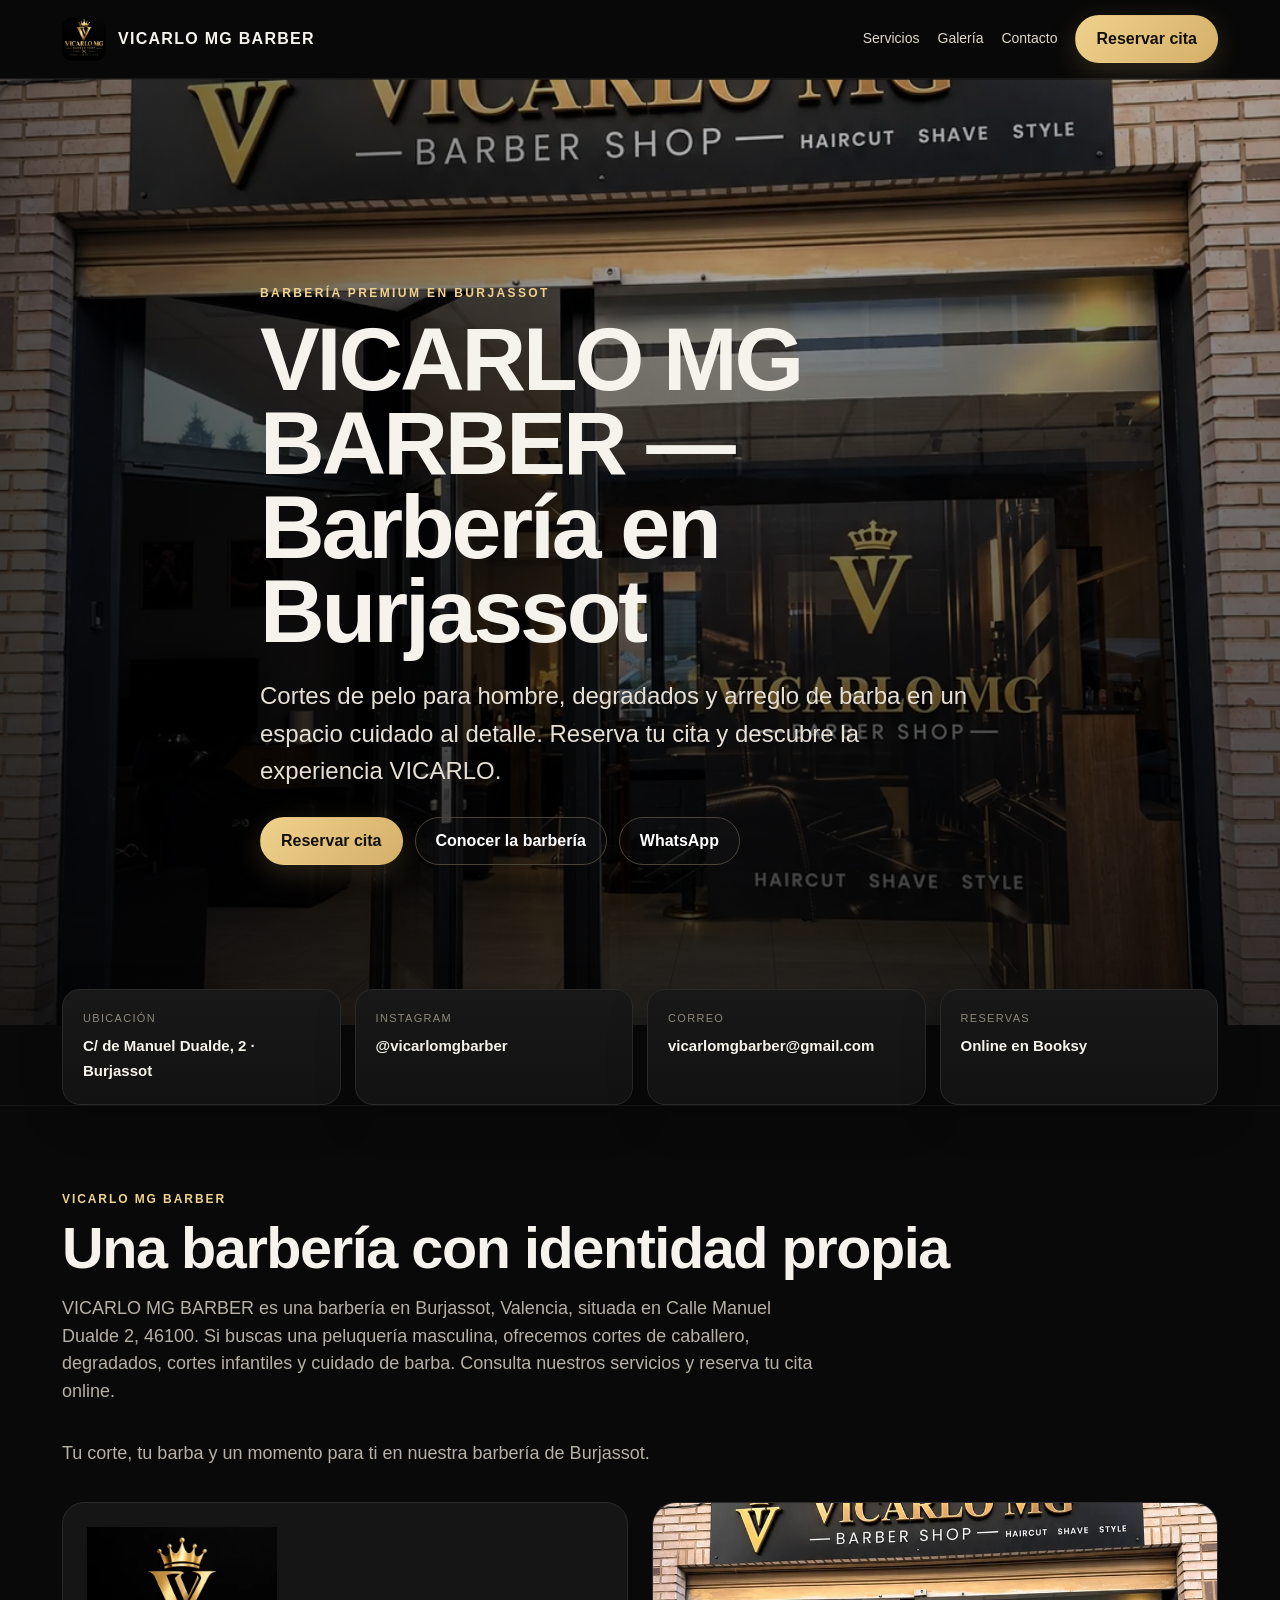
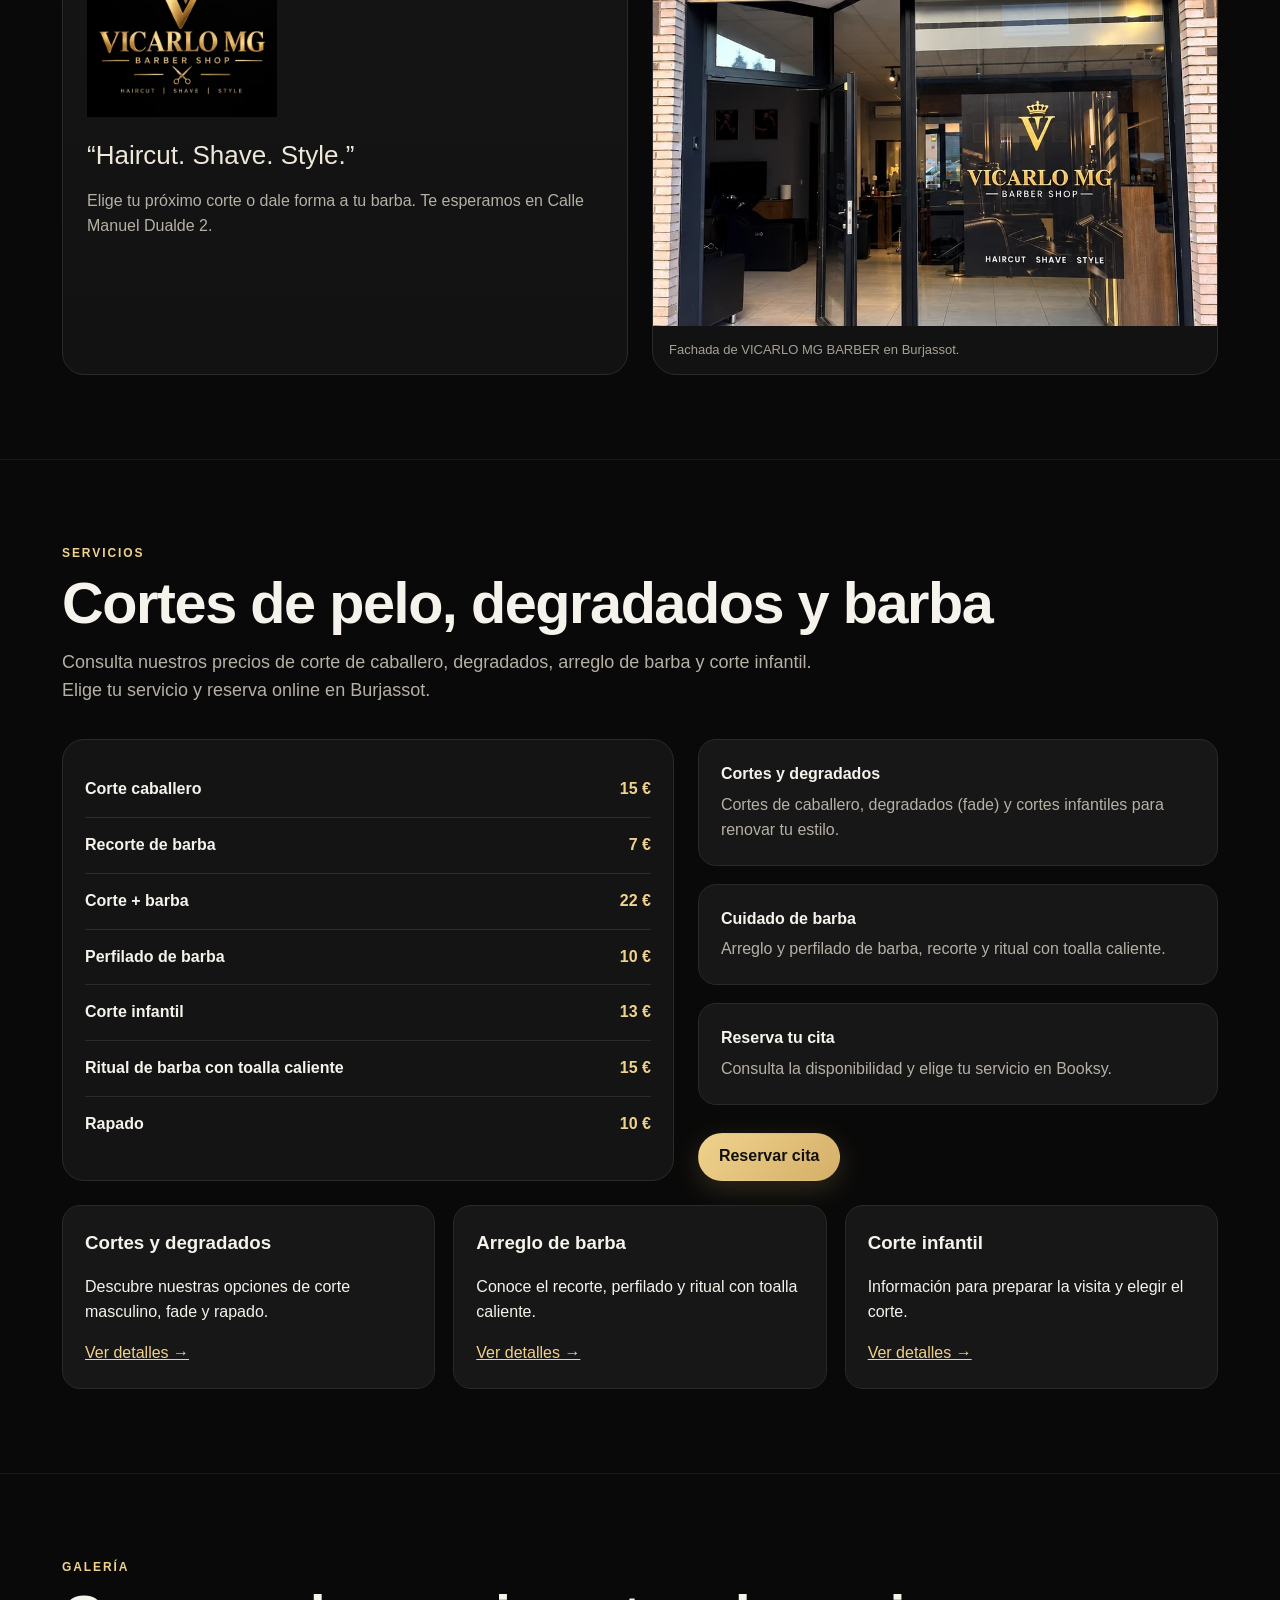
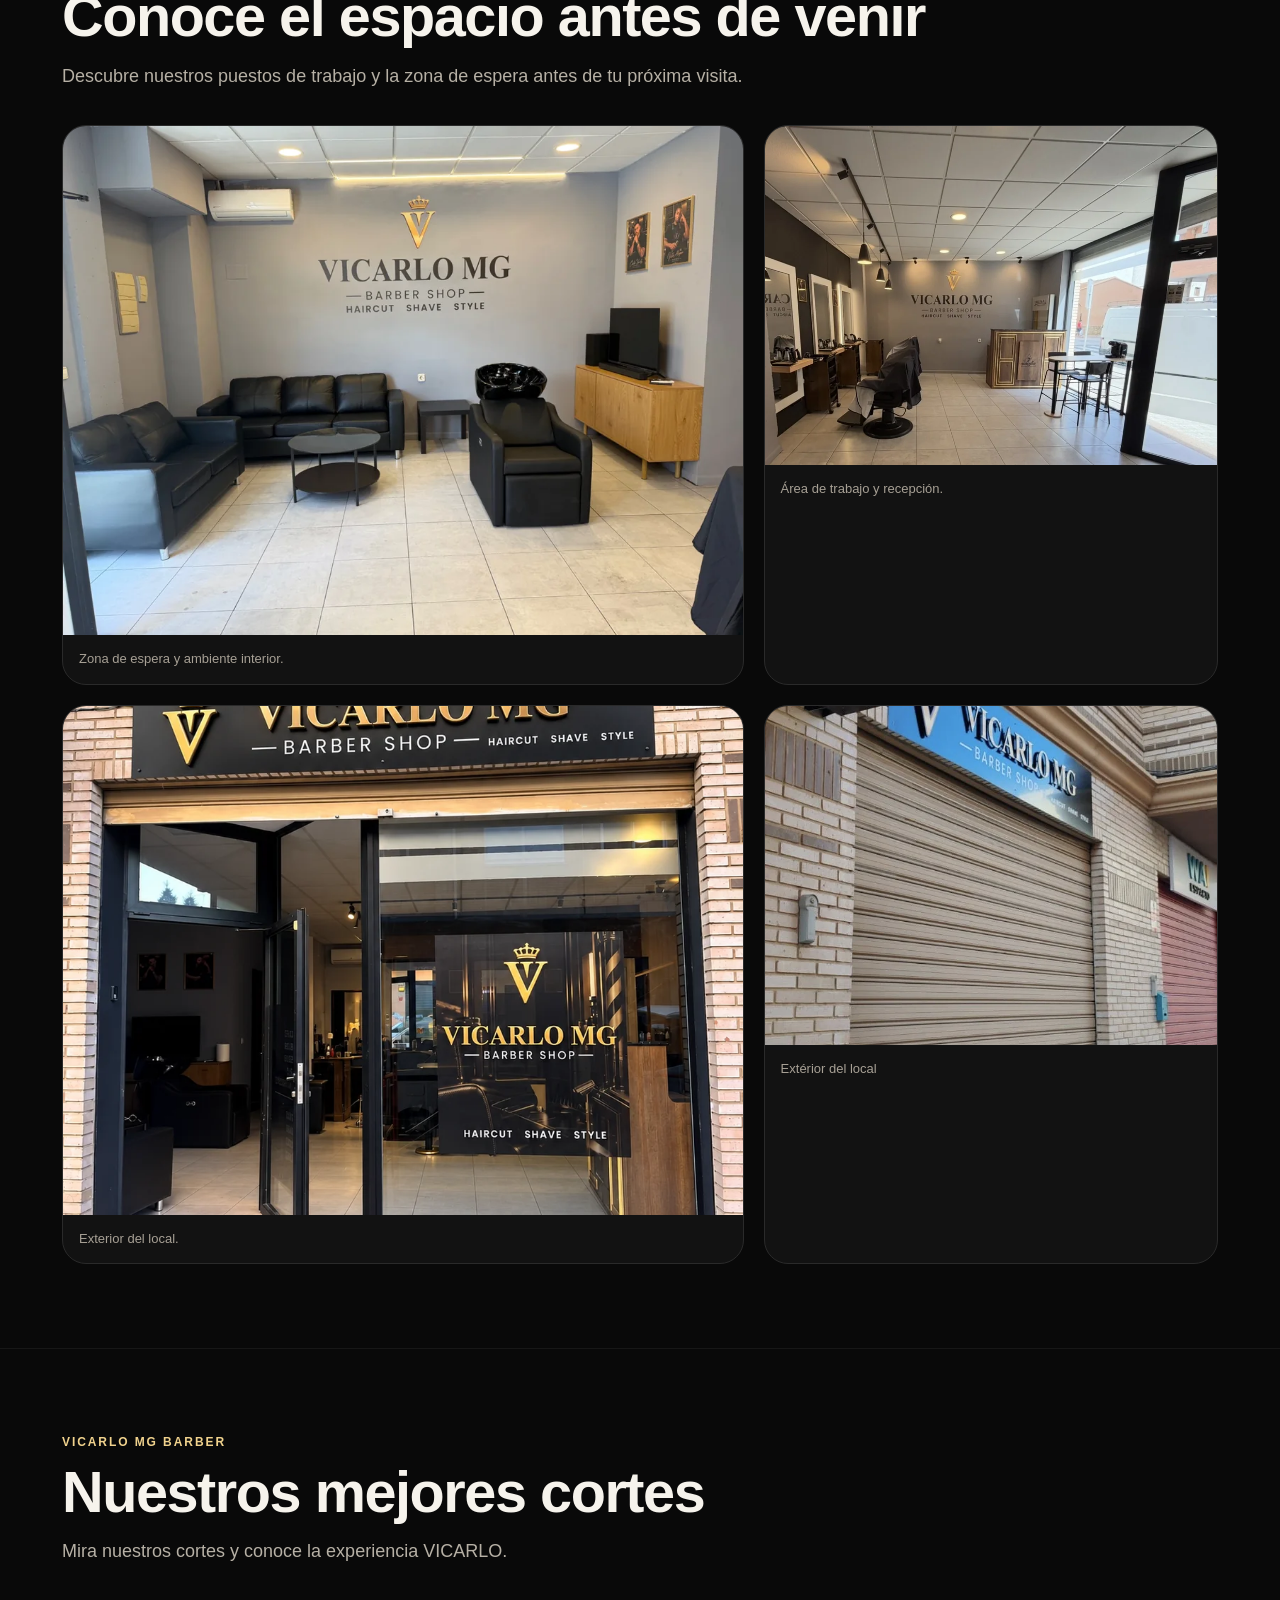
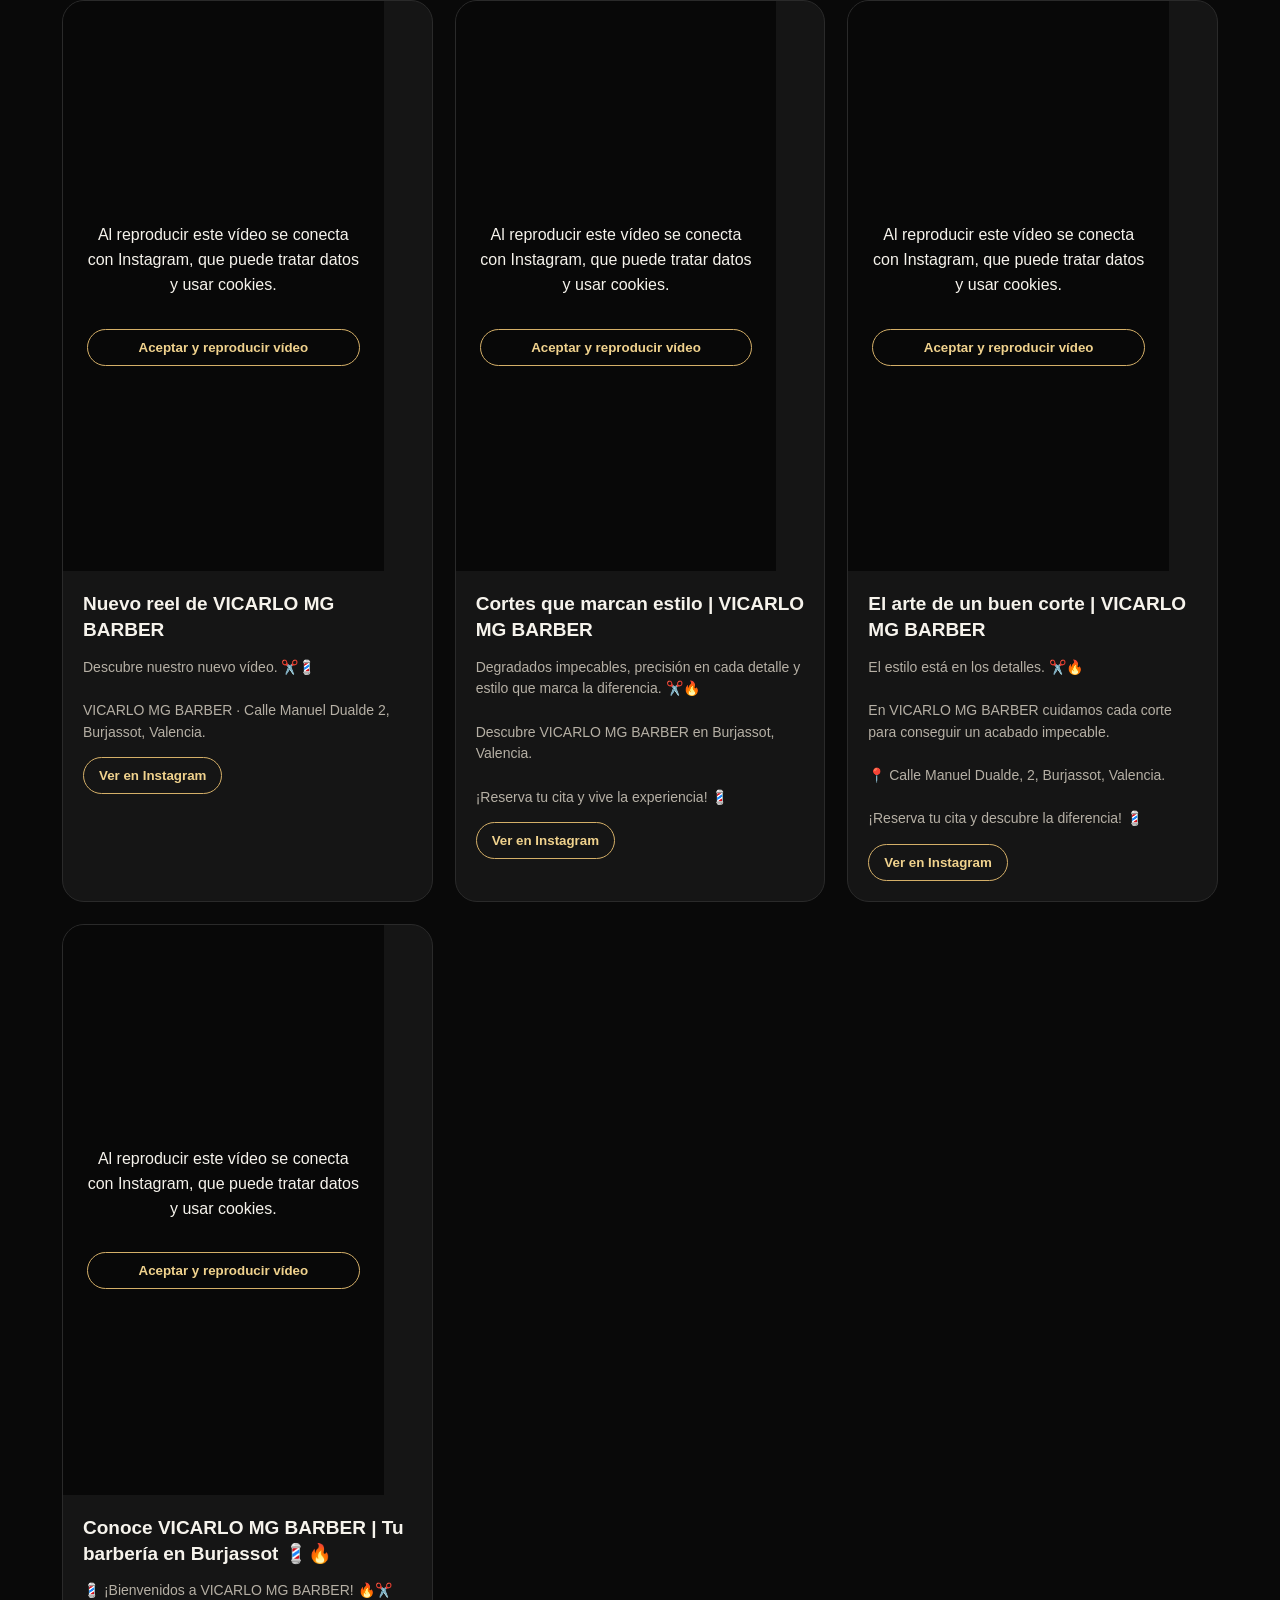
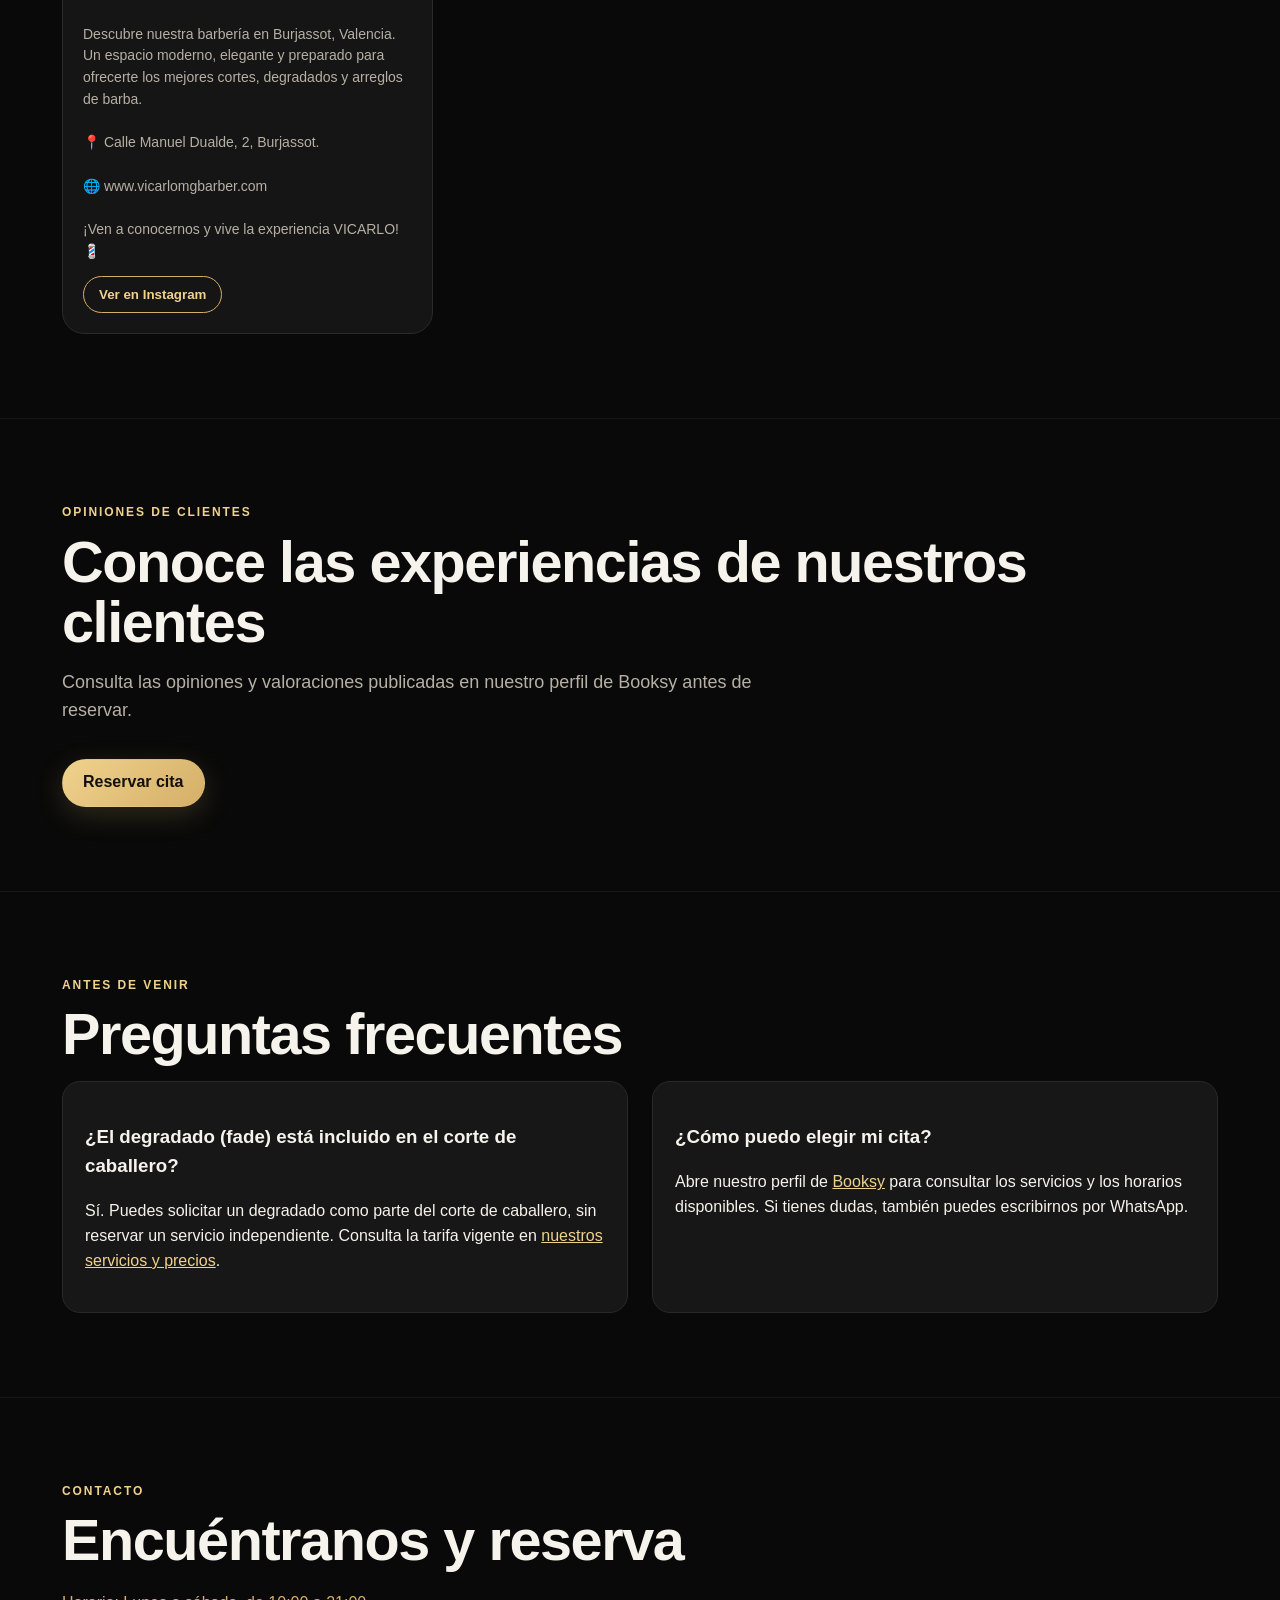
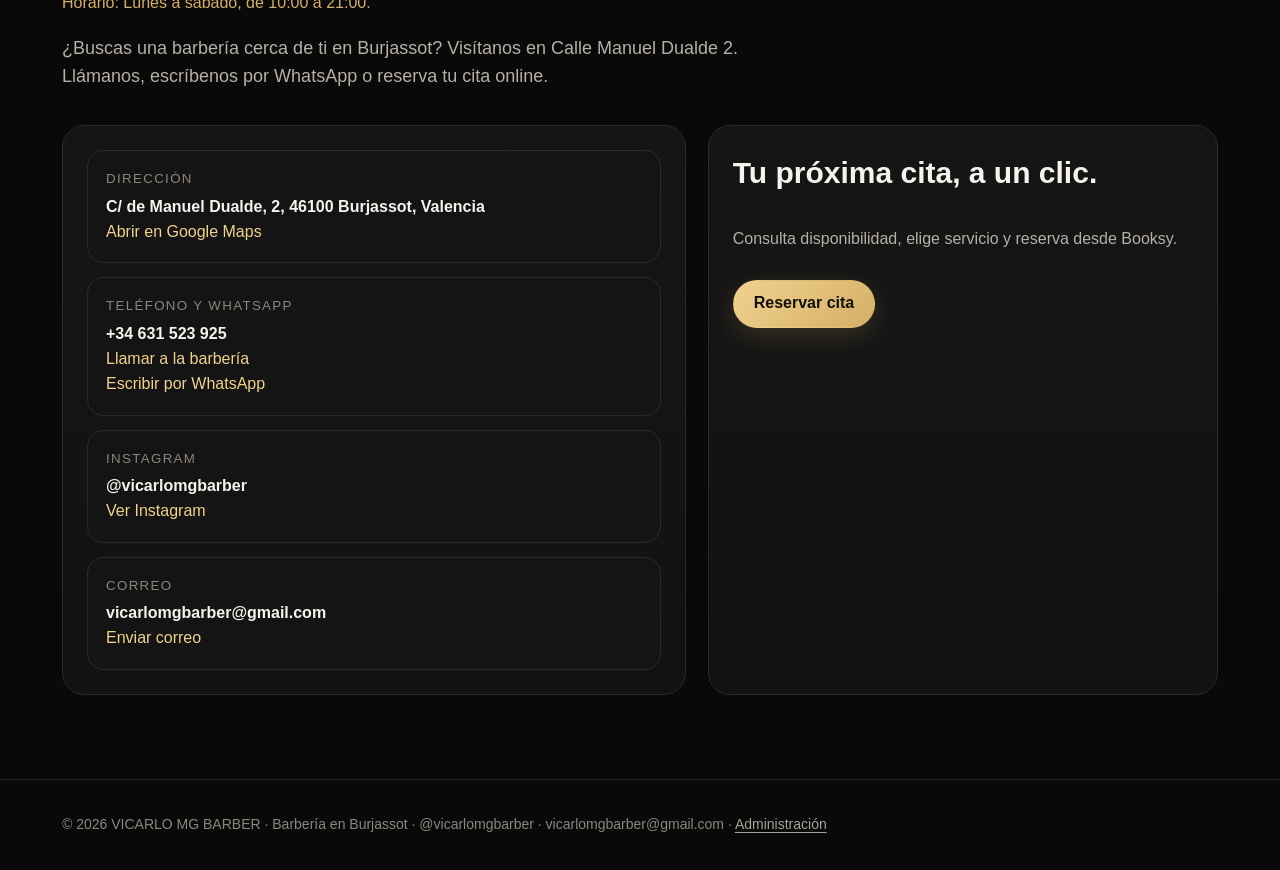
==== index.html @ edad20ca "Link new service pages and improve discoverability" ====
<!doctype html>
<html lang="es">
<head>
<meta charset="utf-8">
<meta name="viewport" content="width=device-width,initial-scale=1">
<title>Barbería en Burjassot | VICARLO MG BARBER</title>
<meta name="description" content="Barbería masculina en Burjassot, Valencia. Cortes de pelo para hombre, degradados, barba y corte infantil. Desde 10 € el rapado. Reserva online.">
<link rel="icon" href="/media/optimized/imagen-6fe2a690f2c9-480.webp" type="image/webp">
<meta name="theme-color" content="#0b0b0b">
<meta property="og:title" content="Barbería en Burjassot | VICARLO MG BARBER">
<meta property="og:description" content="Cortes de pelo para hombre, degradados y barba en Burjassot, Valencia. Consulta precios y reserva online.">
<meta property="og:type" content="website">
<meta property="og:url" content="https://www.vicarlomgbarber.com/">
<meta property="og:image" content="https://www.vicarlomgbarber.com/media/imagen-7e18fea9bcc8.png">
<link rel="canonical" href="https://www.vicarlomgbarber.com/">
<link rel="preload" as="image" href="/media/optimized/imagen-7e18fea9bcc8-960.webp" media="(max-width:700px)" fetchpriority="high">
<link rel="preload" as="image" href="/media/optimized/imagen-7e18fea9bcc8-1600.webp" media="(min-width:701px)" fetchpriority="high">
<style>
:root{
  --bg:#090909;--bg2:#111;--panel:#151515;--panel2:#1b1b1b;--line:#2a2a2a;
  --text:#f6f3ec;--muted:#b6b0a5;--gold:#d4af68;--gold2:#f0d28d;--max:1200px;
}
*{box-sizing:border-box}
html{scroll-behavior:smooth}
body{margin:0;background:var(--bg);color:var(--text);font-family:Inter,Arial,Helvetica,sans-serif;line-height:1.55}
a{color:inherit;text-decoration:none}
img{display:block;max-width:100%;height:auto}
.wrap{max-width:var(--max);margin:0 auto;padding:0 22px}
header{position:sticky;top:0;z-index:30;background:rgba(9,9,9,.88);backdrop-filter:blur(16px);border-bottom:1px solid rgba(255,255,255,.06)}
nav{display:flex;justify-content:space-between;align-items:center;gap:20px;min-height:78px}
.brand{display:flex;align-items:center;gap:12px;font-weight:900;letter-spacing:.08em}
.brand img{width:44px;height:44px;object-fit:contain;border-radius:10px}
.links{display:flex;align-items:center;gap:18px}
.links>a:not(.btn){font-size:14px;color:#ded7ca}
.btn{display:inline-flex;align-items:center;justify-content:center;min-height:48px;padding:0 20px;border-radius:999px;font-weight:800;border:1px solid transparent;transition:.2s ease}
.btn:hover{transform:translateY(-1px)}
.btn.gold{background:linear-gradient(135deg,var(--gold2),var(--gold));color:#12100c;box-shadow:0 8px 28px rgba(212,175,104,.20)}
.btn.dark{border-color:#4a4338;background:rgba(255,255,255,.02);color:#fff}
.hero{min-height:86vh;display:flex;align-items:end;position:relative;isolation:isolate;background:
linear-gradient(180deg,rgba(0,0,0,.18),rgba(0,0,0,.78)),
var(--hero-photo,url('/media/optimized/imagen-7e18fea9bcc8-1600.webp')) center/cover no-repeat}
.hero:after{content:"";position:absolute;inset:0;z-index:-1;background:linear-gradient(90deg,rgba(0,0,0,.55),rgba(0,0,0,.05) 58%,rgba(0,0,0,.2))}
.hero-inner{padding:120px 0 76px;max-width:760px}
.eyebrow{text-transform:uppercase;letter-spacing:.2em;color:var(--gold2);font-size:12px;font-weight:800}
h1{font-size:clamp(46px,7vw,90px);line-height:.94;margin:14px 0 18px;letter-spacing:-.035em}
.hero p{font-size:clamp(18px,2.15vw,24px);color:#e6dfd4;max-width:720px}
.actions{display:flex;gap:12px;flex-wrap:wrap;margin-top:28px}
.trust{display:grid;grid-template-columns:repeat(4,1fr);gap:14px;margin-top:-36px;position:relative;z-index:3}
.tcard{background:linear-gradient(180deg,#181818,#121212);border:1px solid #2a2a2a;border-radius:18px;padding:20px;box-shadow:0 14px 40px rgba(0,0,0,.22)}
.tcard small{display:block;text-transform:uppercase;letter-spacing:.12em;color:#8f887d;font-size:11px;margin-bottom:7px}
.tcard strong{font-size:15px}
section[hidden]{display:none!important}
section{padding:84px 0;border-top:1px solid rgba(255,255,255,.06)}
.kicker{color:var(--gold2);font-weight:800;text-transform:uppercase;letter-spacing:.16em;font-size:12px}
h2{font-size:clamp(34px,4.5vw,58px);line-height:1.05;margin:10px 0 16px;letter-spacing:-.025em}
.sub{max-width:760px;color:var(--muted);font-size:18px;margin:0 0 34px}
.grid2{display:grid;grid-template-columns:1fr 1fr;gap:24px}
.grid3{display:grid;grid-template-columns:repeat(3,1fr);gap:18px}
.card{background:linear-gradient(180deg,var(--panel),#121212);border:1px solid var(--line);border-radius:22px;padding:24px}
.card h3{margin-top:0}
.photo-card{overflow:hidden;border-radius:24px;border:1px solid var(--line);background:#121212}
.photo-card img{width:100%;height:100%;object-fit:cover}
.caption{padding:14px 16px;color:#a7a095;font-size:13px}
.services{display:grid;grid-template-columns:1fr .85fr;gap:24px}
.service-list{background:#141414;border:1px solid var(--line);border-radius:22px;padding:22px}
.service{display:flex;justify-content:space-between;gap:18px;padding:15px 0;border-bottom:1px solid #2b2b2b}
.service:last-child{border-bottom:0}
.service span{color:var(--gold2);font-weight:900}
.feature{padding:22px;border-radius:18px;background:#171717;border:1px solid #292929}
.feature b{display:block;margin-bottom:6px}
.gallery{display:grid;grid-template-columns:1.2fr .8fr;gap:20px}
.gallery .stack{display:grid;gap:20px}
.quote{font-size:26px;line-height:1.3;color:#eee7da;margin:0}
.contact{display:grid;grid-template-columns:1.1fr .9fr;gap:22px}
.contact-list{display:grid;gap:14px}
.item{padding:18px;border:1px solid #2a2a2a;border-radius:16px;background:#141414}
.item small{display:block;color:#8c857b;text-transform:uppercase;letter-spacing:.1em;margin-bottom:5px}
.sticky-book{display:none}
footer{padding:34px 0;color:#8d867c;font-size:14px;border-top:1px solid #242424}
@media(max-width:960px){
  .trust,.grid3,.grid2,.services,.gallery,.contact{grid-template-columns:1fr}
  .links>a:not(.btn){display:none}
  .hero{min-height:76vh}
}
@media(max-width:700px){
  nav{min-height:68px}
  .brand span{font-size:13px}
  .hero-inner{padding-top:96px}
  .trust{margin-top:-22px}
  .btn{width:100%}
  .actions{display:grid}
  .sticky-book{display:block;position:fixed;left:14px;right:14px;bottom:14px;z-index:50}
  .sticky-book .btn{box-shadow:0 12px 36px rgba(0,0,0,.4)}
  body{padding-bottom:76px}
}

.mobile-nav{display:none}.mobile-nav summary{cursor:pointer;color:var(--gold2);font-weight:700;padding:12px 0}.mobile-nav a{display:inline-block;padding:10px 12px}.mobile-nav[open]{padding-bottom:8px}section[id]{scroll-margin-top:90px}a:focus-visible,summary:focus-visible,button:focus-visible{outline:2px solid var(--gold2);outline-offset:4px}.photo-card img{height:auto;aspect-ratio:4/3;object-fit:cover}.services .grid3{grid-template-columns:1fr}.links a[hidden],.mobile-nav a[hidden]{display:none!important}@media(max-width:960px){.mobile-nav{display:block}.brand{min-width:0}.links .btn{white-space:nowrap;padding:0 12px}}@media(max-width:400px){.brand span{font-size:11px;letter-spacing:0}.brand img{width:34px;height:34px}nav{gap:8px}.links .btn{font-size:12px}}
@media(max-width:700px){.hero{--hero-photo:url('/media/optimized/imagen-7e18fea9bcc8-960.webp')}}
</style>
<script type="application/ld+json">
{
"@context":"https://schema.org",
"@type":"HairSalon",
"name":"VICARLO MG BARBER",
"@id":"https://www.vicarlomgbarber.com/#barberia",
"telephone":"+34631523925",
"description":"Barbería masculina en Burjassot, Valencia. Cortes de caballero, degradados y arreglo de barba en Calle Manuel Dualde 2.",
"areaServed":{"@type":"City","name":"Burjassot"},
"url":"https://www.vicarlomgbarber.com/",
"image":"https://www.vicarlomgbarber.com/media/imagen-7e18fea9bcc8.png",
"email":"vicarlomgbarber@gmail.com",
"address":{
"@type":"PostalAddress",
"streetAddress":"C/ de Manuel Dualde, 2",
"postalCode":"46100",
"addressLocality":"Burjassot",
"addressRegion":"Valencia",
"addressCountry":"ES"
},
"sameAs":["https://booksy.com/es-es/191503_vicarlo-mg-barber_barberia_57393_burjassot","https://www.instagram.com/vicarlomgbarber/"],
"priceRange":"€€",
"openingHoursSpecification":[{"@type":"OpeningHoursSpecification","dayOfWeek":["Monday","Tuesday","Wednesday","Thursday","Friday","Saturday"],"opens":"10:00","closes":"21:00"}]
}
</script>
</head>
<body>
<header>
<div class="wrap">
<nav>
<a class="brand" href="#inicio">
<img src="/media/optimized/imagen-6fe2a690f2c9-480.webp" width="480" height="480" decoding="async" alt="Logo VICARLO MG BARBER">
<span>VICARLO MG BARBER</span>
</a>
<div class="links">
<a href="#servicios">Servicios</a>
<a href="#galeria">Galería</a>
<a href="#contacto">Contacto</a>
<a class="btn gold" href="https://booksy.com/es-es/191503_vicarlo-mg-barber_barberia_57393_burjassot" target="_blank" rel="noopener">Reservar cita</a>
</div>
</nav>
<details class="mobile-nav"><summary>Menú</summary><a href="#servicios">Servicios</a><a href="#galeria">Galería</a><a href="#contacto">Contacto</a></details>
</div>
</header>

<main id="inicio">
<section class="hero">
<div class="wrap">
<div class="hero-inner">
<div class="eyebrow">Barbería premium en Burjassot</div>
<h1>VICARLO MG BARBER — Barbería en Burjassot</h1>
<p>Cortes de pelo para hombre, degradados y arreglo de barba en un espacio cuidado al detalle. Reserva tu cita y descubre la experiencia VICARLO.</p>
<div class="actions">
<a class="btn gold" href="https://booksy.com/es-es/191503_vicarlo-mg-barber_barberia_57393_burjassot" target="_blank" rel="noopener">Reservar en Booksy</a>
<a class="btn dark" href="#galeria">Conocer la barbería</a>
<a class="btn dark" href="https://wa.me/34631523925?text=Hola%2C%20os%20escribo%20desde%20la%20web%20de%20VICARLO%20MG%20BARBER.%20Me%20gustar%C3%ADa%20consultar%20una%20cita." target="_blank" rel="noopener noreferrer">WhatsApp</a>
</div>
</div>
</div>
</section>

<div class="wrap">
<div class="trust">
<div class="tcard"><small>Ubicación</small><strong>C/ de Manuel Dualde, 2 · Burjassot</strong></div>
<div class="tcard"><small>Instagram</small><strong>@vicarlomgbarber</strong></div>
<div class="tcard"><small>Correo</small><strong>vicarlomgbarber@gmail.com</strong></div>
<div class="tcard"><small>Reservas</small><strong>Online en Booksy</strong></div>
</div>
</div>

<section id="identidad">
<div class="wrap">
<div class="kicker">VICARLO MG BARBER</div>
<h2>Una barbería con identidad propia</h2>
<p class="sub">VICARLO MG BARBER es una barbería en Burjassot, Valencia, situada en Calle Manuel Dualde 2, 46100. Si buscas una peluquería masculina, ofrecemos cortes de caballero, degradados, cortes infantiles y cuidado de barba. Consulta nuestros servicios y reserva tu cita online.</p>
<p class="sub">Tu corte, tu barba y un momento para ti en nuestra barbería de Burjassot.</p>
<div class="grid2">
<div class="card">
<img src="/media/optimized/imagen-6fe2a690f2c9-480.webp" width="480" height="480" decoding="async" alt="Logo VICARLO MG BARBER" style="width:190px;height:auto;margin-bottom:22px">
<p class="quote">“Haircut. Shave. Style.”</p>
<p style="color:var(--muted)">Elige tu próximo corte o dale forma a tu barba. Te esperamos en Calle Manuel Dualde 2.</p>
</div>
<div class="photo-card">
<img src="/media/optimized/imagen-7e18fea9bcc8-960.webp" width="960" height="1280" srcset="/media/optimized/imagen-7e18fea9bcc8-480.webp 480w, /media/optimized/imagen-7e18fea9bcc8-960.webp 960w, /media/optimized/imagen-7e18fea9bcc8-1600.webp 1086w" sizes="(max-width: 960px) calc(100vw - 44px), 600px" loading="lazy" decoding="async" alt="Fachada de VICARLO MG BARBER">
<div class="caption">Fachada de VICARLO MG BARBER en Burjassot.</div>
</div>
</div>
</div>
</section>

<section id="servicios">
<div class="wrap">
<div class="kicker">Servicios</div>
<h2>Cortes de pelo, degradados y barba</h2>
<p class="sub">Consulta nuestros precios de corte de caballero, degradados, arreglo de barba y corte infantil. Elige tu servicio y reserva online en Burjassot.</p>
<div class="services">
<div class="service-list">
<div class="service"><b>Corte caballero</b><span>15 €</span></div>
<div class="service"><b>Recorte de barba</b><span>7 €</span></div>
<div class="service"><b>Corte + barba</b><span>22 €</span></div>
<div class="service"><b>Perfilado de barba</b><span>10 €</span></div>
<div class="service"><b>Corte infantil</b><span>13 €</span></div>
<div class="service"><b>Ritual de barba con toalla caliente</b><span>15 €</span></div>
<div class="service"><b>Rapado</b><span>10 €</span></div>
</div>
<div>
<div class="grid3">
<div class="feature"><b>Cortes y degradados</b><span style="color:var(--muted)">Cortes de caballero, degradados (fade) y cortes infantiles para renovar tu estilo.</span></div>
<div class="feature"><b>Cuidado de barba</b><span style="color:var(--muted)">Arreglo y perfilado de barba, recorte y ritual con toalla caliente.</span></div>
<div class="feature"><b>Reserva tu cita</b><span style="color:var(--muted)">Consulta la disponibilidad y elige tu servicio en Booksy.</span></div>
</div>
<div class="actions">
<a class="btn gold" href="https://booksy.com/es-es/191503_vicarlo-mg-barber_barberia_57393_burjassot" target="_blank" rel="noopener">Ver disponibilidad</a>
</div>
</div>
</div>
<div class="grid3" style="margin-top:24px">
<a class="feature" href="/corte-de-pelo/" style="display:block;text-decoration:none"><h3 style="margin-top:0">Cortes y degradados</h3><p>Descubre nuestras opciones de corte masculino, fade y rapado.</p><span style="color:var(--gold2);text-decoration:underline">Ver detalles →</span></a>
<a class="feature" href="/arreglo-de-barba/" style="display:block;text-decoration:none"><h3 style="margin-top:0">Arreglo de barba</h3><p>Conoce el recorte, perfilado y ritual con toalla caliente.</p><span style="color:var(--gold2);text-decoration:underline">Ver detalles →</span></a>
<a class="feature" href="/corte-infantil/" style="display:block;text-decoration:none"><h3 style="margin-top:0">Corte infantil</h3><p>Información para preparar la visita y elegir el corte.</p><span style="color:var(--gold2);text-decoration:underline">Ver detalles →</span></a>
</div>
</div>
</section>

<section id="galeria">
<div class="wrap">
<div class="kicker">Galería</div>
<h2>Conoce el espacio antes de venir</h2>
<p class="sub">Descubre nuestros puestos de trabajo y la zona de espera antes de tu próxima visita.</p>
<div class="gallery">
<div class="photo-card">
<img loading="lazy" decoding="async" src="/media/optimized/imagen-9b739fc514ee-960.webp" width="960" height="720" srcset="/media/optimized/imagen-9b739fc514ee-480.webp 480w, /media/optimized/imagen-9b739fc514ee-960.webp 960w, /media/optimized/imagen-9b739fc514ee-1600.webp 1600w" sizes="(max-width: 960px) calc(100vw - 44px), 600px"   alt="Zona de espera de VICARLO MG BARBER">
<div class="caption">Zona de espera y ambiente interior.</div>
</div>
<div class="stack">
<div class="photo-card">
<img loading="lazy" decoding="async" src="/media/optimized/imagen-48c54c8ea20e-960.webp" width="960" height="656" srcset="/media/optimized/imagen-48c54c8ea20e-480.webp 480w, /media/optimized/imagen-48c54c8ea20e-960.webp 960w, /media/optimized/imagen-48c54c8ea20e-1600.webp 1070w" sizes="(max-width: 960px) calc(100vw - 44px), 600px"   alt="Área de trabajo de VICARLO MG BARBER">
<div class="caption">Área de trabajo y recepción.</div>
</div>
<div class="photo-card">
<img src="/media/optimized/imagen-7e18fea9bcc8-960.webp" width="960" height="1280" srcset="/media/optimized/imagen-7e18fea9bcc8-480.webp 480w, /media/optimized/imagen-7e18fea9bcc8-960.webp 960w, /media/optimized/imagen-7e18fea9bcc8-1600.webp 1086w" sizes="(max-width: 960px) calc(100vw - 44px), 600px" loading="lazy" decoding="async" alt="Exterior de VICARLO MG BARBER">
<div class="caption">Exterior del local.</div>
</div>
</div>
</div>
</div>
</section>

<section id="opiniones">
<div class="wrap"><div class="kicker">Opiniones de clientes</div>
<h2>Conoce las experiencias de nuestros clientes</h2>
<p class="sub">Consulta las opiniones y valoraciones publicadas en nuestro perfil de Booksy antes de reservar.</p>
<a class="btn gold" href="https://booksy.com/es-es/191503_vicarlo-mg-barber_barberia_57393_burjassot" target="_blank" rel="noopener noreferrer">Consultar opiniones en Booksy</a>
</div></section>
<section id="preguntas">
<div class="wrap">
<div class="kicker">Antes de venir</div>
<h2>Preguntas frecuentes</h2>
<div class="grid2">
<div class="feature"><h3>¿El degradado (fade) está incluido en el corte de caballero?</h3><p>Sí. Puedes solicitar un degradado como parte del corte de caballero, sin reservar un servicio independiente. Consulta la tarifa vigente en <a href="#servicios" style="color:var(--gold2);text-decoration:underline">nuestros servicios y precios</a>.</p></div>
<div class="feature"><h3>¿Cómo puedo elegir mi cita?</h3><p>Abre nuestro perfil de <a href="https://booksy.com/es-es/191503_vicarlo-mg-barber_barberia_57393_burjassot" target="_blank" rel="noopener noreferrer" style="color:var(--gold2);text-decoration:underline">Booksy</a> para consultar los servicios y los horarios disponibles. Si tienes dudas, también puedes escribirnos por WhatsApp.</p></div>
</div>
</div>
</section>
<section id="contacto">
<div class="wrap">
<div class="kicker">Contacto</div>
<h2>Encuéntranos y reserva</h2>
<p id="horario-local" style="margin:20px 0;color:#d4af68">Horario: Lunes a sábado, de 10:00 a 21:00.</p>
<p class="sub">¿Buscas una barbería cerca de ti en Burjassot? Visítanos en Calle Manuel Dualde 2. Llámanos, escríbenos por WhatsApp o reserva tu cita online.</p>
<div class="contact">
<div class="card">
<div class="contact-list">
<div class="item"><small>Dirección</small><strong>C/ de Manuel Dualde, 2, 46100 Burjassot, Valencia</strong><br><a style="color:var(--gold2)" href="https://www.google.com/maps/search/?api=1&query=C%2F+de+Manuel+Dualde%2C+2%2C+46100+Burjassot%2C+Valencia" target="_blank" rel="noopener">Abrir en Google Maps</a></div>
<div class="item"><small>Teléfono y WhatsApp</small><strong>+34 631 523 925</strong><br><a style="color:var(--gold2)" href="tel:+34631523925">Llamar a la barbería</a><br><a style="color:var(--gold2)" href="https://wa.me/34631523925?text=Hola%2C%20os%20escribo%20desde%20la%20web%20de%20VICARLO%20MG%20BARBER.%20Me%20gustar%C3%ADa%20consultar%20una%20cita." target="_blank" rel="noopener noreferrer">Escribir por WhatsApp</a></div>
<div class="item"><small>Instagram</small><strong>@vicarlomgbarber</strong><br><a style="color:var(--gold2)" href="https://www.instagram.com/vicarlomgbarber/" target="_blank" rel="noopener">Ver Instagram</a></div>
<div class="item"><small>Correo</small><strong>vicarlomgbarber@gmail.com</strong><br><a style="color:var(--gold2)" href="mailto:vicarlomgbarber@gmail.com">Enviar correo</a></div>
</div>
</div>
<div class="card">
<h3 style="font-size:30px;margin-top:0">Tu próxima cita, a un clic.</h3>
<p style="color:var(--muted)">Consulta disponibilidad, elige servicio y reserva desde Booksy.</p>
<div class="actions"><a class="btn gold" href="https://booksy.com/es-es/191503_vicarlo-mg-barber_barberia_57393_burjassot" target="_blank" rel="noopener">Reservar ahora</a></div>
</div>
</div>
</div>
</section>
</main>

<div class="sticky-book">
<a class="btn gold" href="https://booksy.com/es-es/191503_vicarlo-mg-barber_barberia_57393_burjassot" target="_blank" rel="noopener">Reservar cita</a>
</div>

<footer>
<div class="wrap">© 2026 VICARLO MG BARBER · Barbería en Burjassot · @vicarlomgbarber · vicarlomgbarber@gmail.com <span aria-hidden="true">·</span> <a href="https://app.pagescms.org/" target="_blank" rel="noopener noreferrer" aria-label="Administración del sitio (requiere iniciar sesión en GitHub)" style="color:#a8a095;text-decoration:underline;text-underline-offset:3px">Administración</a></div>
</footer>
<script>
/* VICARLO MG BARBER: contenido administrado en Pages CMS */
(async function(){
 const get = async (file) => {
   try {const res=await fetch('/'+file,{cache:'no-store'});return res.ok?await res.json():null;}catch(e){return null;}
 };
 const optimizedPhotos={"/media/54ff831b-fdc4-4b1f-8423-87b545daa929-1.jpeg":{"480":{"url":"/media/optimized/54ff831b-fdc4-4b1f-8423-87b545daa929-1-480.webp","width":421,"height":960,"bytes":82524},"960":{"url":"/media/optimized/54ff831b-fdc4-4b1f-8423-87b545daa929-1-960.webp","width":701,"height":1599,"bytes":182158},"1600":{"url":"/media/optimized/54ff831b-fdc4-4b1f-8423-87b545daa929-1-1600.webp","width":701,"height":1599,"bytes":182158}},"/media/imagen-48c54c8ea20e.jpg":{"480":{"url":"/media/optimized/imagen-48c54c8ea20e-480.webp","width":480,"height":328,"bytes":22584},"960":{"url":"/media/optimized/imagen-48c54c8ea20e-960.webp","width":960,"height":656,"bytes":55702},"1600":{"url":"/media/optimized/imagen-48c54c8ea20e-1600.webp","width":1070,"height":731,"bytes":65258}},"/media/imagen-6fe2a690f2c9.png":{"480":{"url":"/media/optimized/imagen-6fe2a690f2c9-480.webp","width":480,"height":480,"bytes":15666},"960":{"url":"/media/optimized/imagen-6fe2a690f2c9-960.webp","width":960,"height":960,"bytes":36818},"1600":{"url":"/media/optimized/imagen-6fe2a690f2c9-1600.webp","width":1254,"height":1254,"bytes":52252}},"/media/imagen-7e18fea9bcc8.png":{"480":{"url":"/media/optimized/imagen-7e18fea9bcc8-480.webp","width":480,"height":640,"bytes":66736},"960":{"url":"/media/optimized/imagen-7e18fea9bcc8-960.webp","width":960,"height":1280,"bytes":192756},"1600":{"url":"/media/optimized/imagen-7e18fea9bcc8-1600.webp","width":1086,"height":1448,"bytes":229716}},"/media/imagen-9b739fc514ee.jpg":{"480":{"url":"/media/optimized/imagen-9b739fc514ee-480.webp","width":480,"height":360,"bytes":17806},"960":{"url":"/media/optimized/imagen-9b739fc514ee-960.webp","width":960,"height":720,"bytes":48330},"1600":{"url":"/media/optimized/imagen-9b739fc514ee-1600.webp","width":1600,"height":1200,"bytes":94576}}};
 const photoVariant=(path,size='960')=>optimizedPhotos[path]?.[size];
 const applyPhoto=(img,path,logo=false)=>{
   const v=photoVariant(path,logo?'480':'960');
   if(!v){img.removeAttribute('srcset');img.removeAttribute('sizes');img.removeAttribute('width');img.removeAttribute('height');img.src=path;return;}
   img.width=v.width;img.height=v.height;
   if(!logo){img.sizes='(max-width: 960px) calc(100vw - 44px), 600px';img.srcset=[...new Map(Object.values(optimizedPhotos[path]).map(p=>[p.width,p])).values()].map(p=>p.url+' '+p.width+'w').join(', ');}
   else{img.removeAttribute('srcset');img.removeAttribute('sizes');}
   img.src=v.url;
 };
 const setText=(selector,value)=>{if(typeof value!=='string')return;const el=document.querySelector(selector);if(el)el.textContent=value;};
 const [services,content,pictures,appearance]=await Promise.all([get('servicios.json'),get('contenido.json'),get('fotografias.json'),get('apariencia.json')]);
 if(Array.isArray(services)){
  const container=document.querySelector('.service-list');
  if(container){
   const fragment=document.createDocumentFragment();
   for(const s of services){
    if(!s || typeof s.nombre!=='string'||s.nombre.trim()===''||s.precio===null||s.precio===''||!Number.isFinite(Number(s.precio))||Number(s.precio)<0)continue;
    const row=document.createElement('div');row.className='service';
    const b=document.createElement('b');b.textContent=s.nombre;
    const price=document.createElement('span');price.textContent=Number(s.precio).toLocaleString('es-ES')+' €';
    row.append(b,price);fragment.appendChild(row);
   }
   if(fragment.childNodes.length)container.replaceChildren(fragment);
  }
 }
 if(content && typeof content==='object'){
  setText('.hero .eyebrow',content.etiqueta_principal);
  setText('.hero h1',content.titulo_principal);
  setText('.hero p',content.subtitulo_principal);
  setText('#servicios h2',content.titulo_servicios);
  setText('#servicios p.sub',content.texto_servicios);
  setText('#galeria h2',content.titulo_galeria);
  setText('#galeria p.sub',content.texto_galeria);
  if(typeof content.booksy==='string'&&/^https:\/\//.test(content.booksy)){
   document.querySelectorAll('a[href*="booksy.com"]').forEach(a=>{a.href=content.booksy;});
  }
  if(typeof content.instagram==='string'&&/^https:\/\//.test(content.instagram)){
   document.querySelectorAll('a[href*="instagram.com"]').forEach(a=>{a.href=content.instagram;});
  }
  if(typeof content.anuncio==='string'&&content.anuncio.trim()){
   const h=document.querySelector('.hero .hero-inner');
   if(h){const notice=document.createElement('p');notice.textContent=content.anuncio;notice.style.cssText='color:#f0d28d;font-weight:650;margin-top:14px';h.appendChild(notice);}
  }
  if(typeof content.horarios==='string'&&content.horarios.trim()){
   const contact=document.querySelector('#contacto .wrap');
   if(contact){let hours=document.getElementById('horario-local');if(!hours){hours=document.createElement('p');hours.id='horario-local';hours.style.cssText='margin:20px 0;color:#d4af68';contact.appendChild(hours);}hours.textContent='Horario: '+content.horarios;}
  }
 }
 if(Array.isArray(pictures)){
  const grid=document.querySelector('.gallery');
  if(grid){const fragment=document.createDocumentFragment();
   for(const p of pictures){
    if(!p||typeof p.imagen!=='string'||!/^\/(media|assets)\//.test(p.imagen))continue;
    const card=document.createElement('div');card.className='photo-card';
    const img=document.createElement('img');img.loading='lazy';img.decoding='async';applyPhoto(img,p.imagen);img.alt=(typeof p.descripcion==='string'?p.descripcion:'Imagen de VICARLO MG BARBER');
    card.appendChild(img);if(typeof p.pie==='string'&&p.pie.trim()){const cap=document.createElement('div');cap.className='caption';cap.textContent=p.pie;card.appendChild(cap);}fragment.appendChild(card);
   }
   if(fragment.childNodes.length)grid.replaceChildren(fragment);
  }
 }

  // Opciones visuales configurables desde Pages CMS; el diseño original es el valor predeterminado.
  if(appearance && typeof appearance==='object' && !Array.isArray(appearance)){
    const root=document.documentElement;
    const color=(v)=>typeof v==='string' && /^#[0-9a-fA-F]{6}$/.test(v) ? v : null;
    const colors={'color_fondo':'--bg','color_panel':'--panel','color_texto':'--text','color_dorado':'--gold','color_dorado_claro':'--gold2'};
    for(const [key,variable] of Object.entries(colors)){
      const value=color(appearance[key]); if(value)root.style.setProperty(variable,value);
    }
    const image=(v)=>typeof v==='string' && /^\/(?:media|assets)\/[a-zA-Z0-9._\/-]+$/.test(v) ? v : null;
    if(image(appearance.logotipo)){
      document.querySelectorAll('.brand img, #identidad .card img').forEach(el=>{applyPhoto(el,appearance.logotipo,true);});
    }
    if(image(appearance.foto_portada)){
      const hero=document.querySelector('.hero');
      if(hero && appearance.foto_portada!=="/media/imagen-7e18fea9bcc8.png"){const v=photoVariant(appearance.foto_portada,matchMedia('(max-width:700px)').matches?'960':'1600');hero.style.setProperty('--hero-photo','url("'+(v?v.url:appearance.foto_portada)+'")');}
    }
    if(typeof appearance.texto_boton_reserva==='string' && appearance.texto_boton_reserva.trim()){
      document.querySelectorAll('a[href*="booksy.com"]').forEach(a=>{
        if(a.classList.contains('btn'))a.textContent=appearance.texto_boton_reserva;
      });
    }
    if(typeof appearance.texto_boton_galeria==='string' && appearance.texto_boton_galeria.trim()){
      const a=document.querySelector('.hero a[href="#galeria"]');if(a)a.textContent=appearance.texto_boton_galeria;
    }
    if(typeof appearance.texto_boton_mapa==='string' && appearance.texto_boton_mapa.trim()){
      const a=document.querySelector('#contacto a[href*="google.com/maps"]');if(a)a.textContent=appearance.texto_boton_mapa;
    }
    if(typeof appearance.titulo_seo==='string' && appearance.titulo_seo.trim()){
      document.title=appearance.titulo_seo;
    }
    if(typeof appearance.descripcion_seo==='string' && appearance.descripcion_seo.trim()){
      const m=document.querySelector('meta[name="description"]');if(m)m.content=appearance.descripcion_seo;
    }
    const sectionKeys=['identidad','servicios','galeria','contacto'];
    // Reordena solamente las secciones editables, conservando intactas portada y datos esenciales.
    const main=document.querySelector('main');
    if(main){
      const sections=sectionKeys.map((id,i)=>({id,index:i,node:document.getElementById(id)}));
      for(const s of sections){
        if(!s.node)continue;
        if(appearance['mostrar_'+s.id]===false){s.node.hidden=true;}
        document.querySelectorAll('.links a[href="#'+s.id+'"], .mobile-nav a[href="#'+s.id+'"]').forEach(nav=>{nav.hidden=s.node.hidden;});
      }
      const ordered=sections.filter(s=>s.node).sort((a,b)=>{
        const na=Number(appearance['orden_'+a.id]);
        const nb=Number(appearance['orden_'+b.id]);
        const va=Number.isInteger(na)&&na>=1&&na<=4?na:a.index+1;
        const vb=Number.isInteger(nb)&&nb>=1&&nb<=4?nb:b.index+1;
        return va-vb || a.index-b.index;
      });
      for(const s of ordered)main.appendChild(s.node);
      const opiniones=document.getElementById('opiniones');const contacto=document.getElementById('contacto');if(opiniones&&contacto)contacto.before(opiniones);const preguntas=document.getElementById('preguntas');if(preguntas&&contacto){contacto.before(preguntas);const servicios=document.getElementById('servicios');preguntas.hidden=!!(servicios&&servicios.hidden);}
    }
  }
})();
</script><script src="/videos.js" defer></script>
</body>
</html>
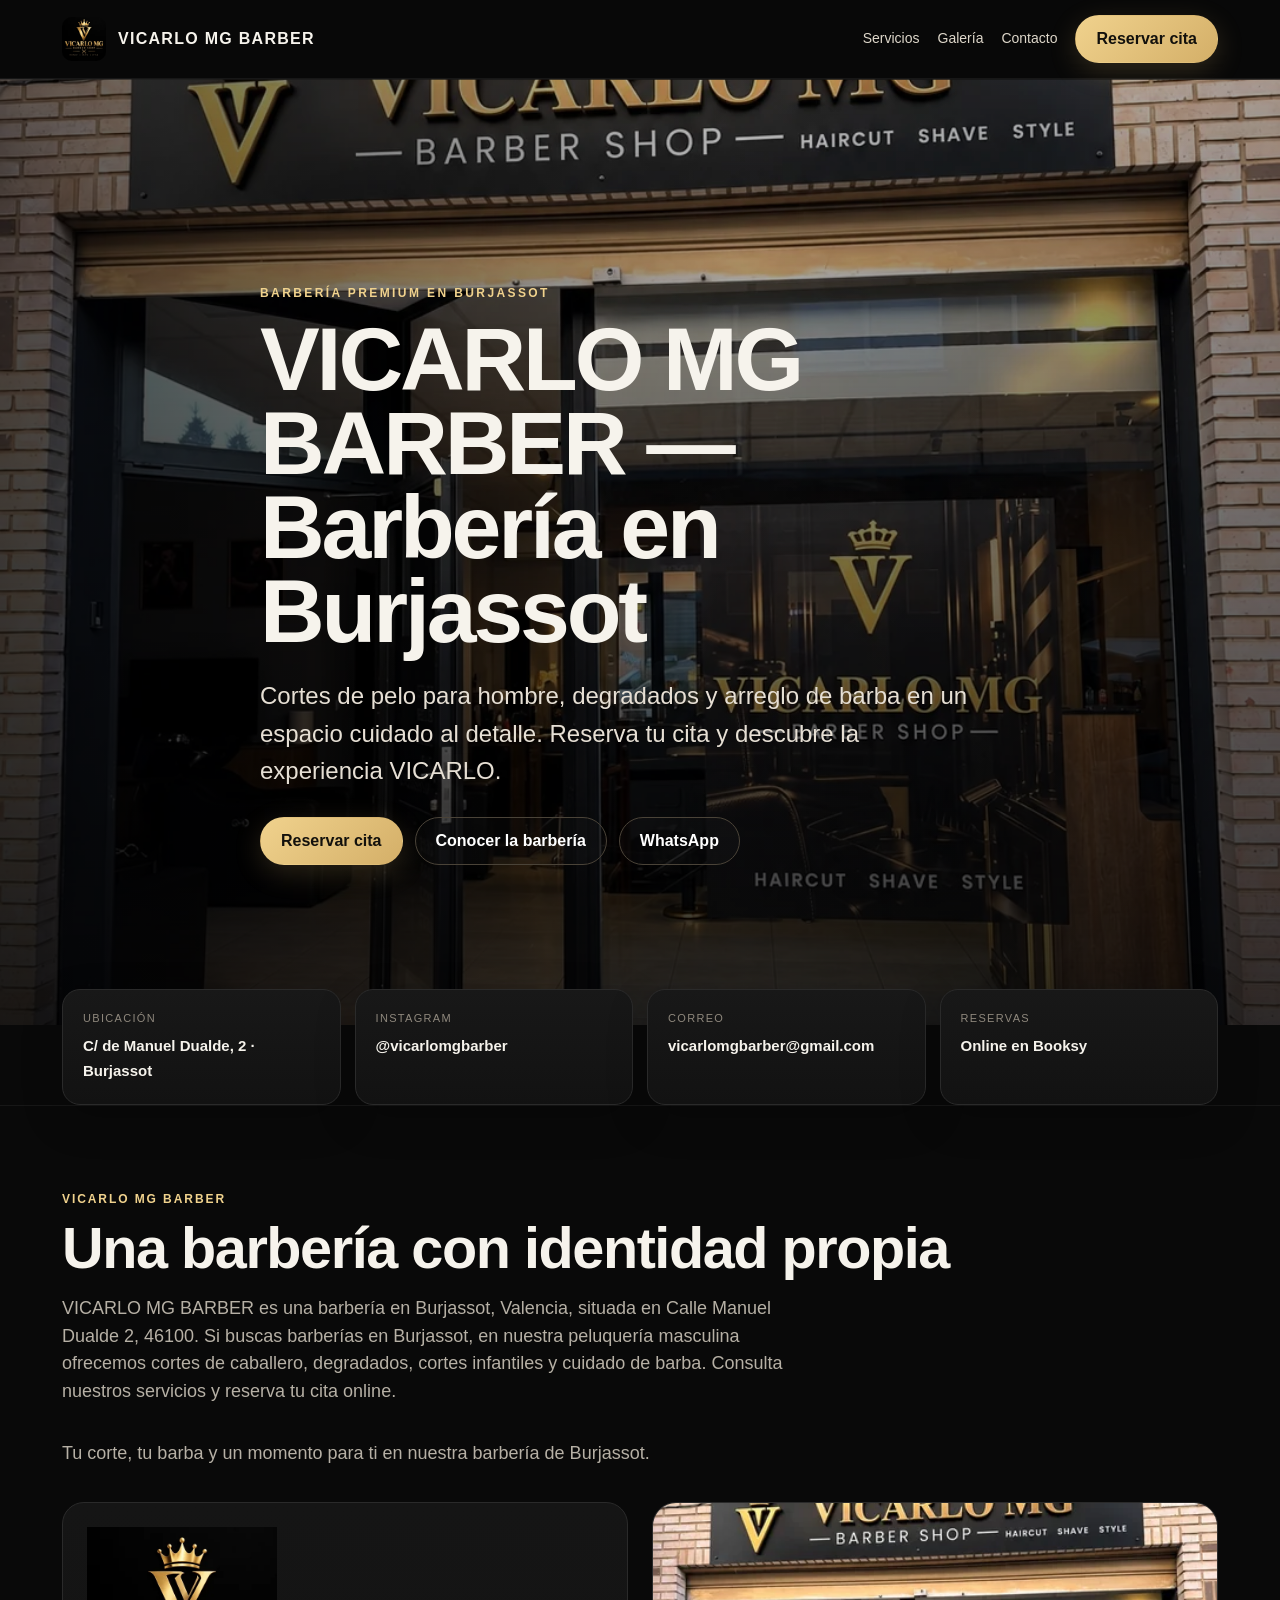
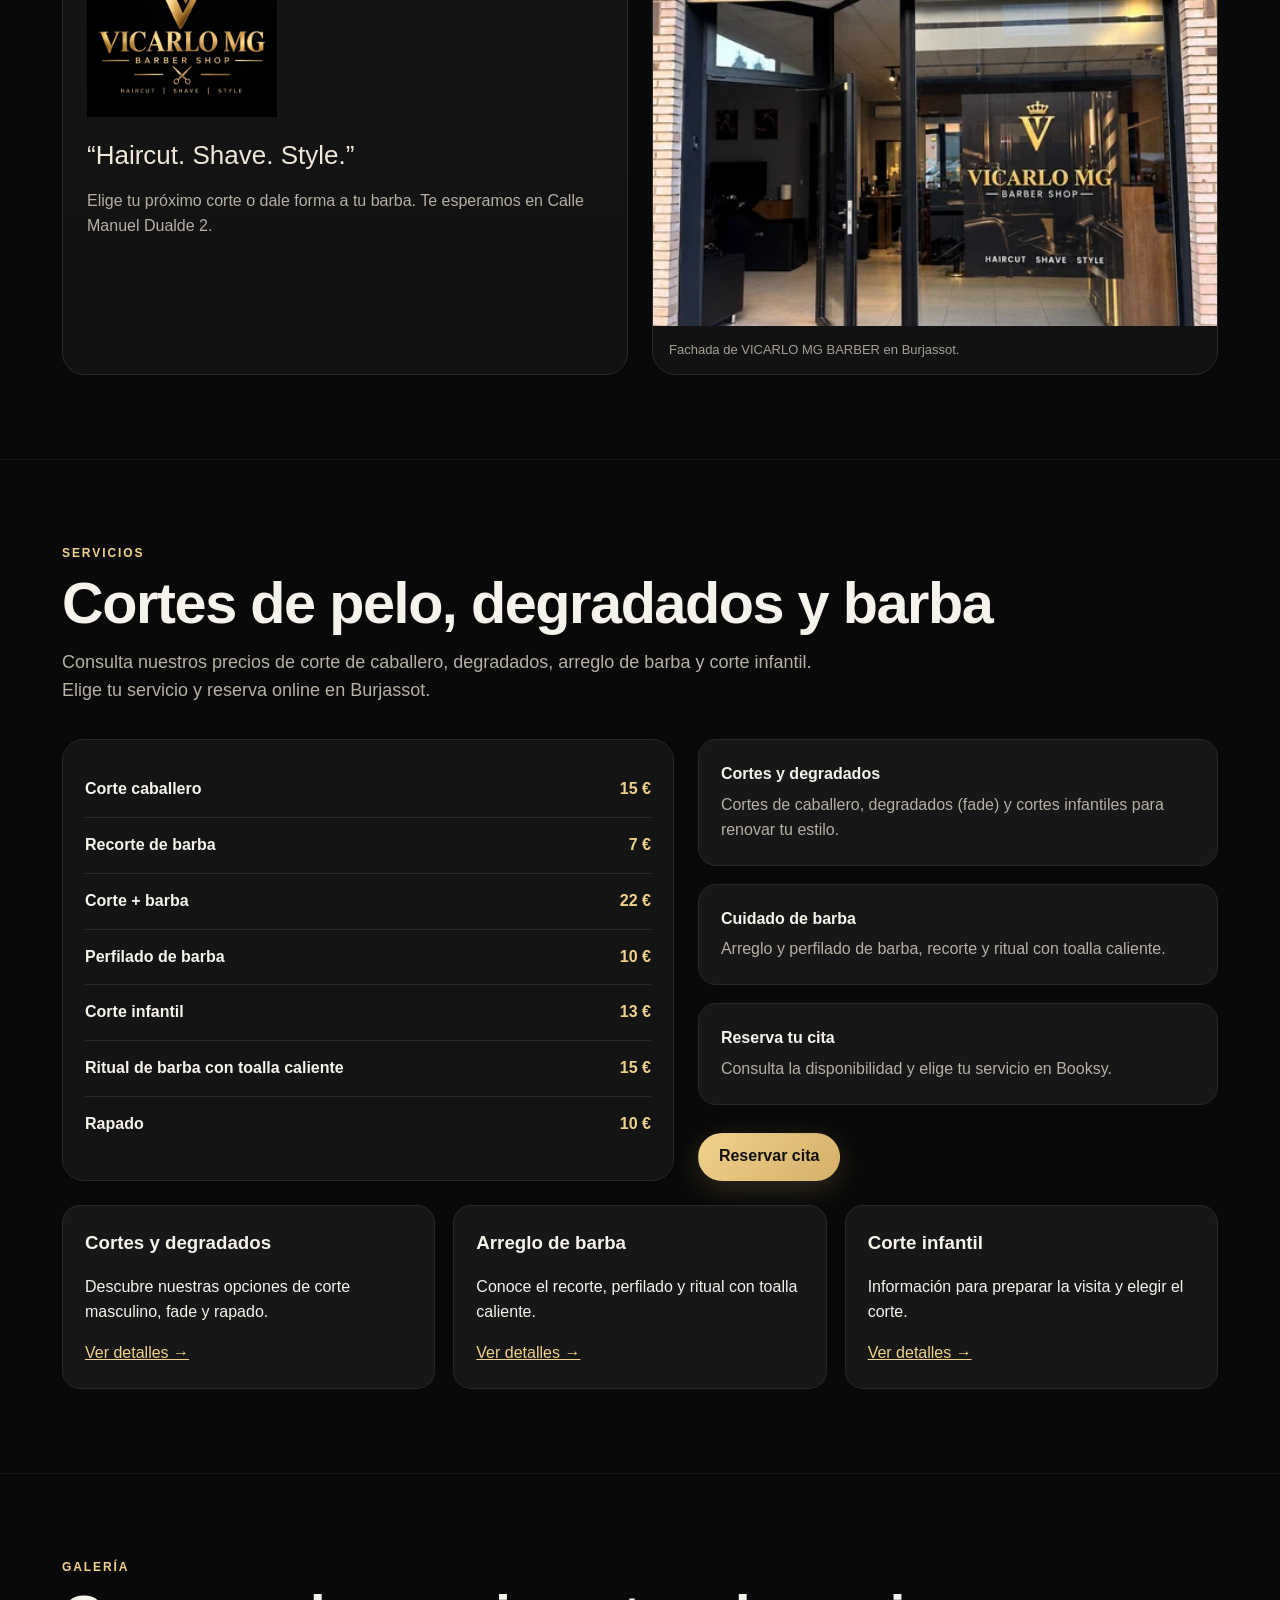
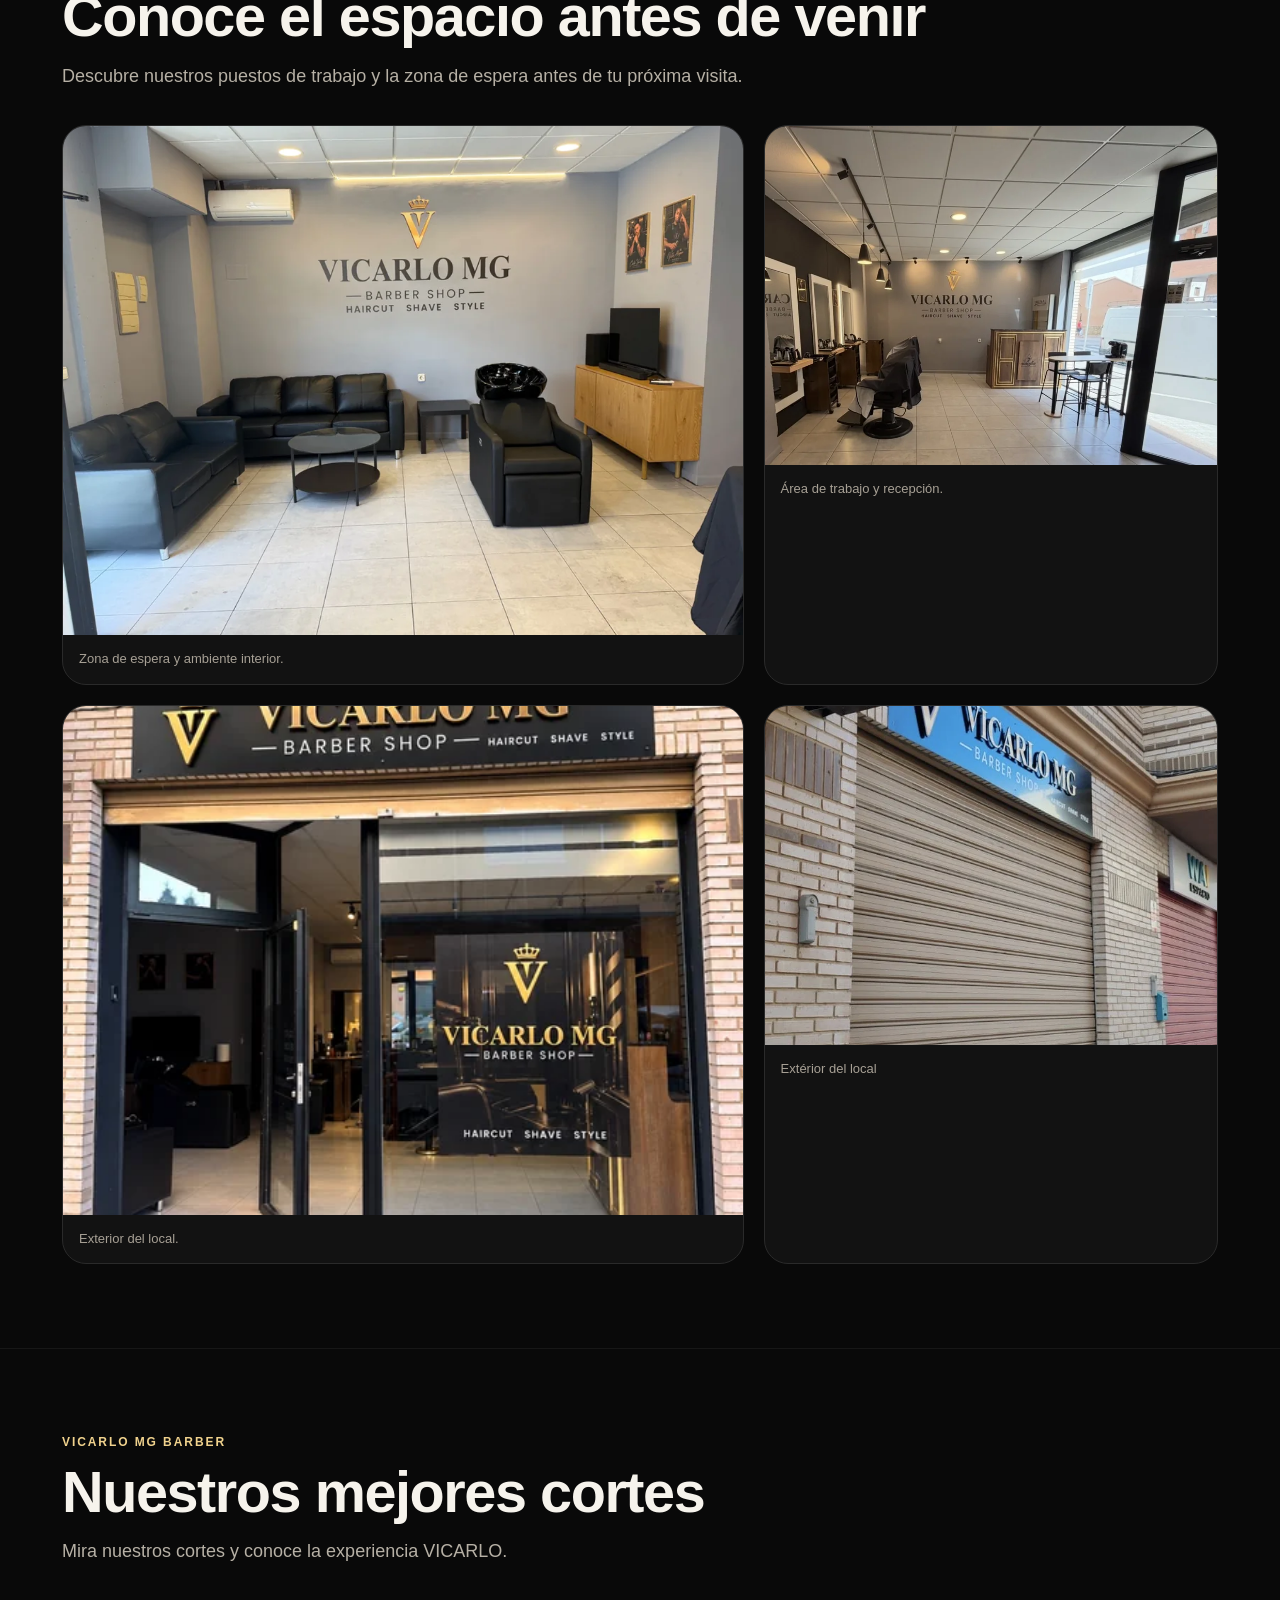
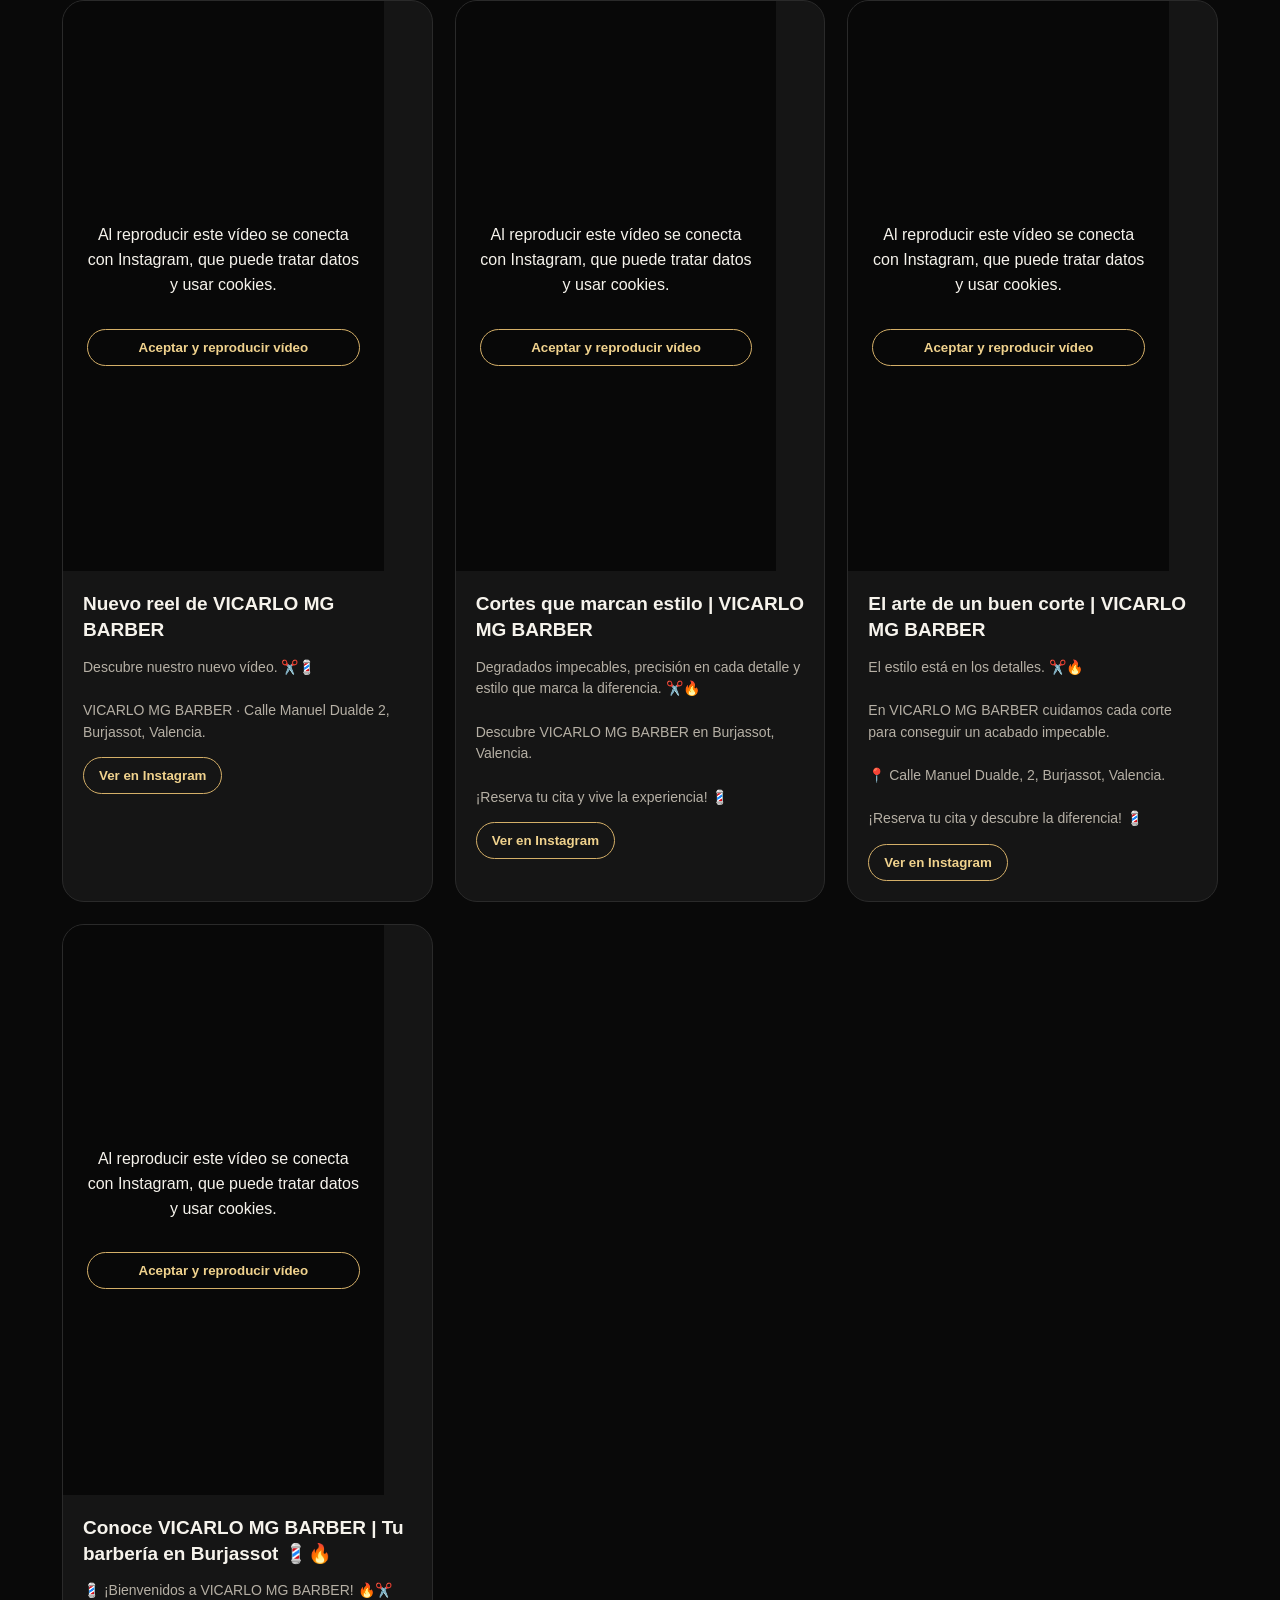
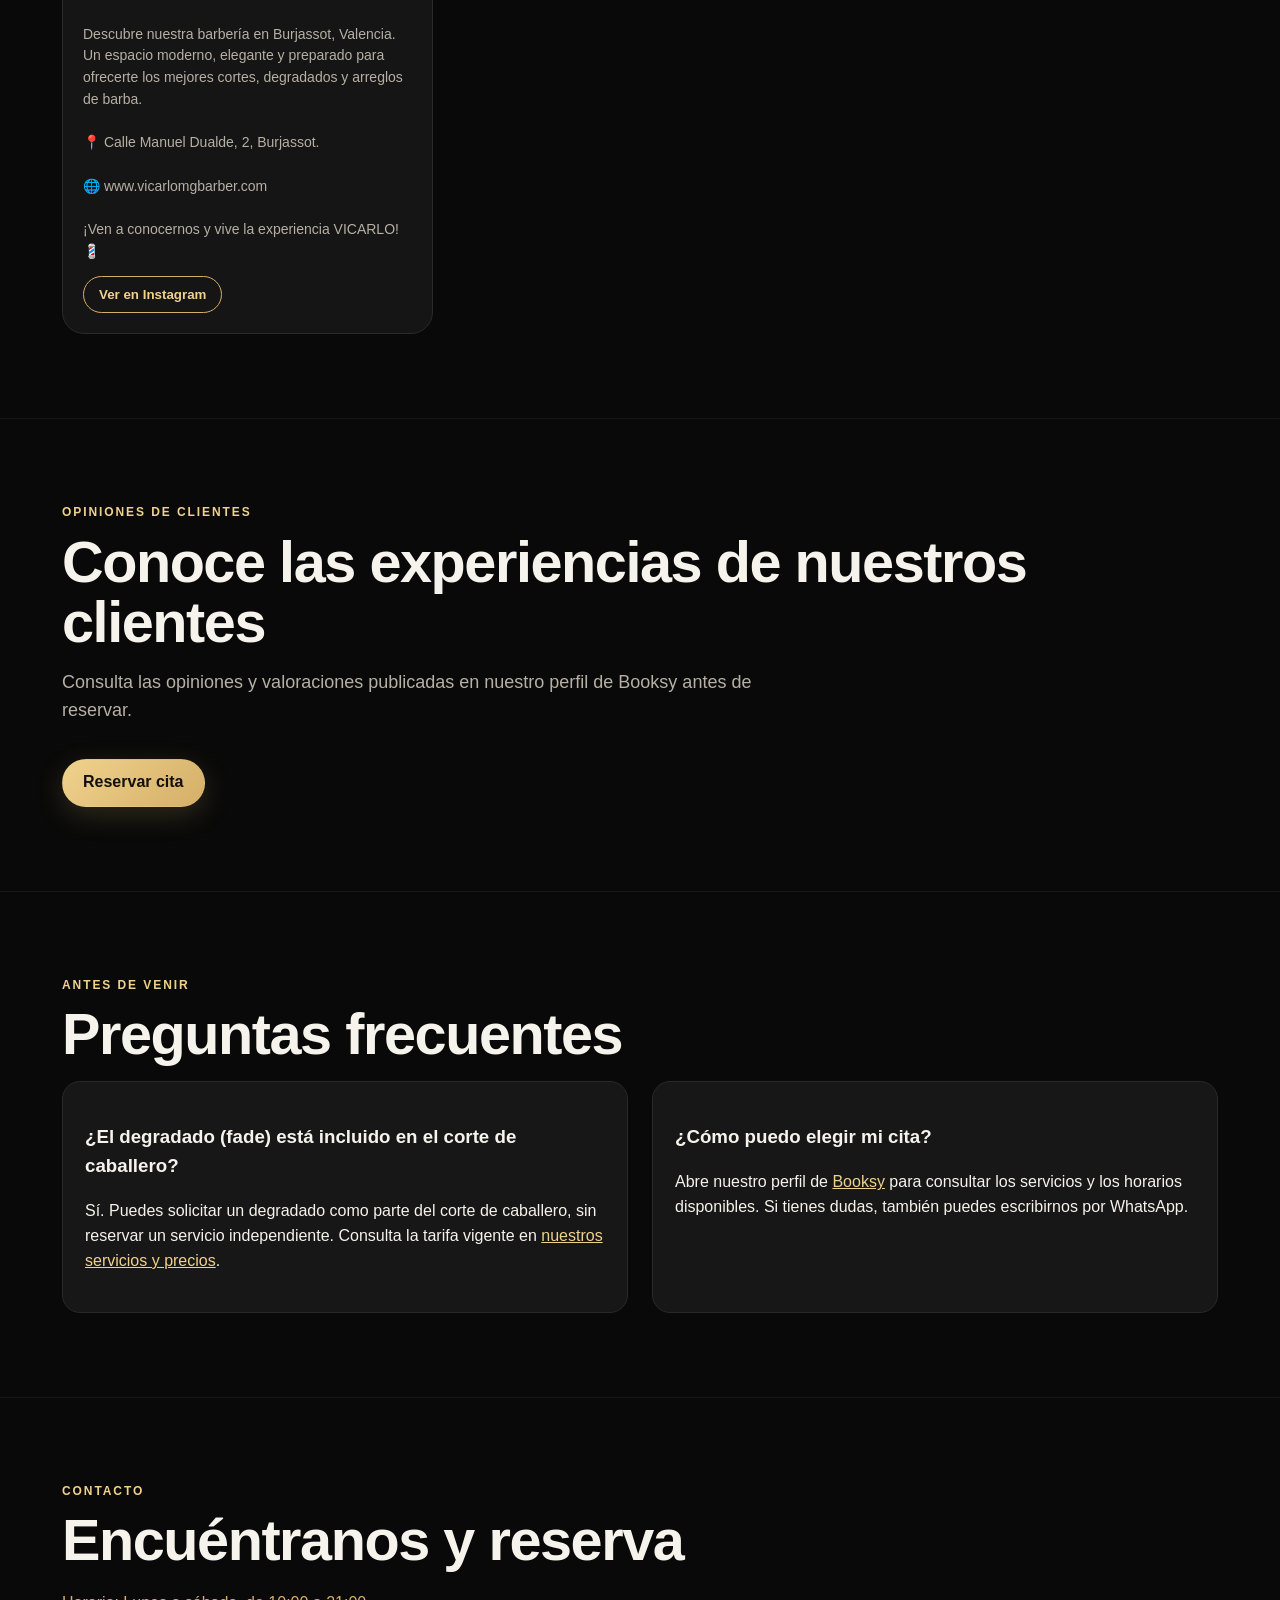
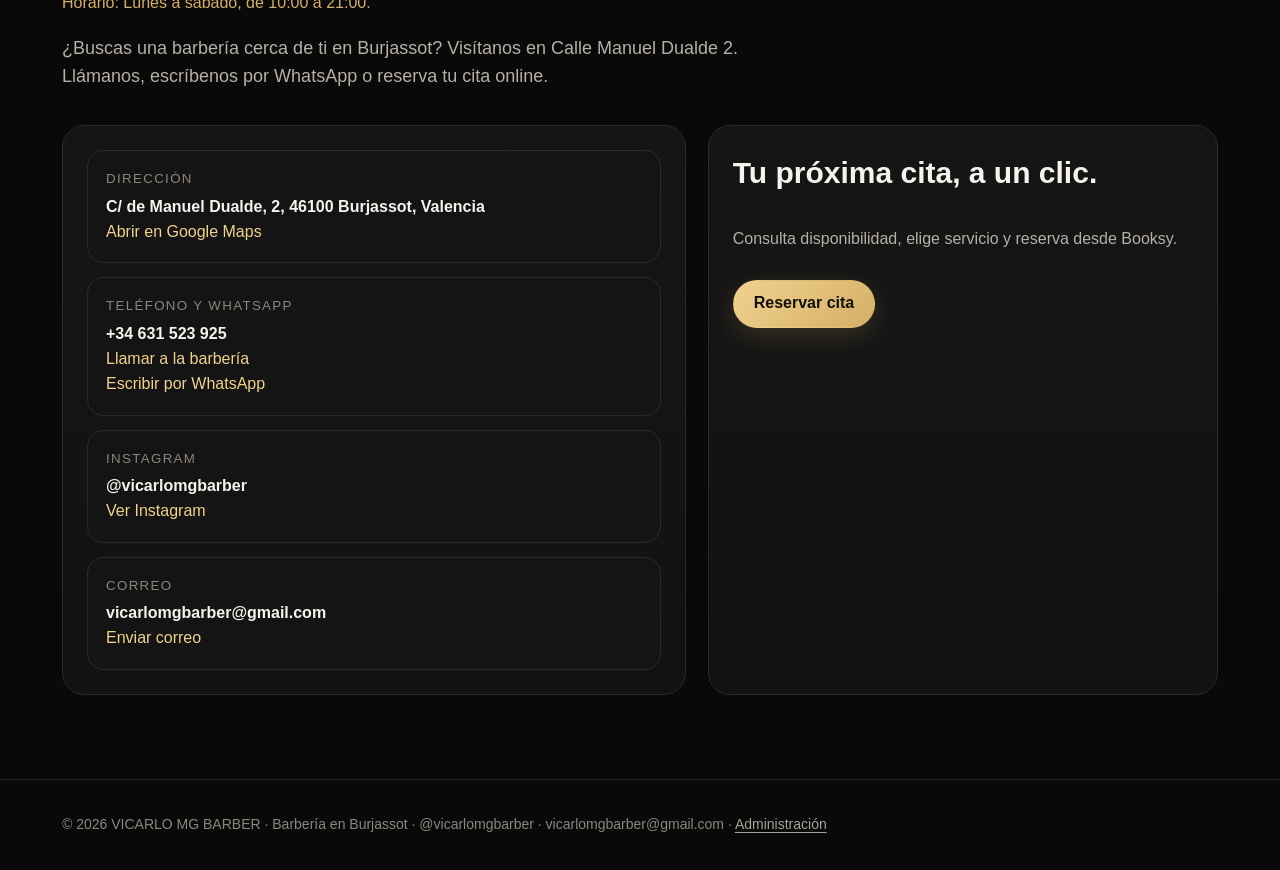
==== commit 8224c540: "SEO local: barbería Burjassot y búsqueda de barberías" ====
--- a/index.html
+++ b/index.html
@@ -3,11 +3,11 @@
 <head>
 <meta charset="utf-8">
 <meta name="viewport" content="width=device-width,initial-scale=1">
-<title>Barbería en Burjassot | VICARLO MG BARBER</title>
-<meta name="description" content="Barbería masculina en Burjassot, Valencia. Cortes de pelo para hombre, degradados, barba y corte infantil. Desde 10 € el rapado. Reserva online.">
+<title>Barbería Burjassot | VICARLO MG BARBER</title>
+<meta name="description" content="¿Buscas barberías en Burjassot, Valencia? Cortes de pelo para hombre, degradados, barba y corte infantil. Desde 10 € el rapado. Reserva online.">
 <link rel="icon" href="/media/optimized/imagen-6fe2a690f2c9-480.webp" type="image/webp">
 <meta name="theme-color" content="#0b0b0b">
-<meta property="og:title" content="Barbería en Burjassot | VICARLO MG BARBER">
+<meta property="og:title" content="Barbería Burjassot | VICARLO MG BARBER">
 <meta property="og:description" content="Cortes de pelo para hombre, degradados y barba en Burjassot, Valencia. Consulta precios y reserva online.">
 <meta property="og:type" content="website">
 <meta property="og:url" content="https://www.vicarlomgbarber.com/">
@@ -99,27 +99,49 @@
 </style>
 <script type="application/ld+json">
 {
-"@context":"https://schema.org",
-"@type":"HairSalon",
-"name":"VICARLO MG BARBER",
-"@id":"https://www.vicarlomgbarber.com/#barberia",
-"telephone":"+34631523925",
-"description":"Barbería masculina en Burjassot, Valencia. Cortes de caballero, degradados y arreglo de barba en Calle Manuel Dualde 2.",
-"areaServed":{"@type":"City","name":"Burjassot"},
-"url":"https://www.vicarlomgbarber.com/",
-"image":"https://www.vicarlomgbarber.com/media/imagen-7e18fea9bcc8.png",
-"email":"vicarlomgbarber@gmail.com",
-"address":{
-"@type":"PostalAddress",
-"streetAddress":"C/ de Manuel Dualde, 2",
-"postalCode":"46100",
-"addressLocality":"Burjassot",
-"addressRegion":"Valencia",
-"addressCountry":"ES"
-},
-"sameAs":["https://booksy.com/es-es/191503_vicarlo-mg-barber_barberia_57393_burjassot","https://www.instagram.com/vicarlomgbarber/"],
-"priceRange":"€€",
-"openingHoursSpecification":[{"@type":"OpeningHoursSpecification","dayOfWeek":["Monday","Tuesday","Wednesday","Thursday","Friday","Saturday"],"opens":"10:00","closes":"21:00"}]
+  "@context": "https://schema.org",
+  "@type": "HairSalon",
+  "name": "VICARLO MG BARBER",
+  "@id": "https://www.vicarlomgbarber.com/#barberia",
+  "telephone": "+34631523925",
+  "description": "Barbería masculina en Burjassot, Valencia. Cortes de caballero, degradados y arreglo de barba en Calle Manuel Dualde 2.",
+  "areaServed": {
+    "@type": "City",
+    "name": "Burjassot"
+  },
+  "url": "https://www.vicarlomgbarber.com/",
+  "image": "https://www.vicarlomgbarber.com/media/imagen-7e18fea9bcc8.png",
+  "email": "vicarlomgbarber@gmail.com",
+  "address": {
+    "@type": "PostalAddress",
+    "streetAddress": "C/ de Manuel Dualde, 2",
+    "postalCode": "46100",
+    "addressLocality": "Burjassot",
+    "addressRegion": "Valencia",
+    "addressCountry": "ES"
+  },
+  "sameAs": [
+    "https://booksy.com/es-es/191503_vicarlo-mg-barber_barberia_57393_burjassot",
+    "https://www.instagram.com/vicarlomgbarber/",
+    "https://www.google.com/maps/search/?api=1&query=VICARLO+MG+BARBER%2C+Burjassot&query_place_id=ChIJd7N2FCFFYA0R6wGw2IndCaA"
+  ],
+  "priceRange": "€€",
+  "openingHoursSpecification": [
+    {
+      "@type": "OpeningHoursSpecification",
+      "dayOfWeek": [
+        "Monday",
+        "Tuesday",
+        "Wednesday",
+        "Thursday",
+        "Friday",
+        "Saturday"
+      ],
+      "opens": "10:00",
+      "closes": "21:00"
+    }
+  ],
+  "hasMap": "https://www.google.com/maps/search/?api=1&query=VICARLO+MG+BARBER%2C+Burjassot&query_place_id=ChIJd7N2FCFFYA0R6wGw2IndCaA"
 }
 </script>
 </head>
@@ -171,7 +193,7 @@
 <div class="wrap">
 <div class="kicker">VICARLO MG BARBER</div>
 <h2>Una barbería con identidad propia</h2>
-<p class="sub">VICARLO MG BARBER es una barbería en Burjassot, Valencia, situada en Calle Manuel Dualde 2, 46100. Si buscas una peluquería masculina, ofrecemos cortes de caballero, degradados, cortes infantiles y cuidado de barba. Consulta nuestros servicios y reserva tu cita online.</p>
+<p class="sub">VICARLO MG BARBER es una barbería en Burjassot, Valencia, situada en Calle Manuel Dualde 2, 46100. Si buscas barberías en Burjassot, en nuestra peluquería masculina ofrecemos cortes de caballero, degradados, cortes infantiles y cuidado de barba. Consulta nuestros servicios y reserva tu cita online.</p>
 <p class="sub">Tu corte, tu barba y un momento para ti en nuestra barbería de Burjassot.</p>
 <div class="grid2">
 <div class="card">
@@ -270,7 +292,7 @@
 <div class="contact">
 <div class="card">
 <div class="contact-list">
-<div class="item"><small>Dirección</small><strong>C/ de Manuel Dualde, 2, 46100 Burjassot, Valencia</strong><br><a style="color:var(--gold2)" href="https://www.google.com/maps/search/?api=1&query=C%2F+de+Manuel+Dualde%2C+2%2C+46100+Burjassot%2C+Valencia" target="_blank" rel="noopener">Abrir en Google Maps</a></div>
+<div class="item"><small>Dirección</small><strong>C/ de Manuel Dualde, 2, 46100 Burjassot, Valencia</strong><br><a style="color:var(--gold2)" href="https://www.google.com/maps/search/?api=1&amp;query=VICARLO+MG+BARBER%2C+Burjassot&amp;query_place_id=ChIJd7N2FCFFYA0R6wGw2IndCaA" target="_blank" rel="noopener">Abrir en Google Maps</a></div>
 <div class="item"><small>Teléfono y WhatsApp</small><strong>+34 631 523 925</strong><br><a style="color:var(--gold2)" href="tel:+34631523925">Llamar a la barbería</a><br><a style="color:var(--gold2)" href="https://wa.me/34631523925?text=Hola%2C%20os%20escribo%20desde%20la%20web%20de%20VICARLO%20MG%20BARBER.%20Me%20gustar%C3%ADa%20consultar%20una%20cita." target="_blank" rel="noopener noreferrer">Escribir por WhatsApp</a></div>
 <div class="item"><small>Instagram</small><strong>@vicarlomgbarber</strong><br><a style="color:var(--gold2)" href="https://www.instagram.com/vicarlomgbarber/" target="_blank" rel="noopener">Ver Instagram</a></div>
 <div class="item"><small>Correo</small><strong>vicarlomgbarber@gmail.com</strong><br><a style="color:var(--gold2)" href="mailto:vicarlomgbarber@gmail.com">Enviar correo</a></div>
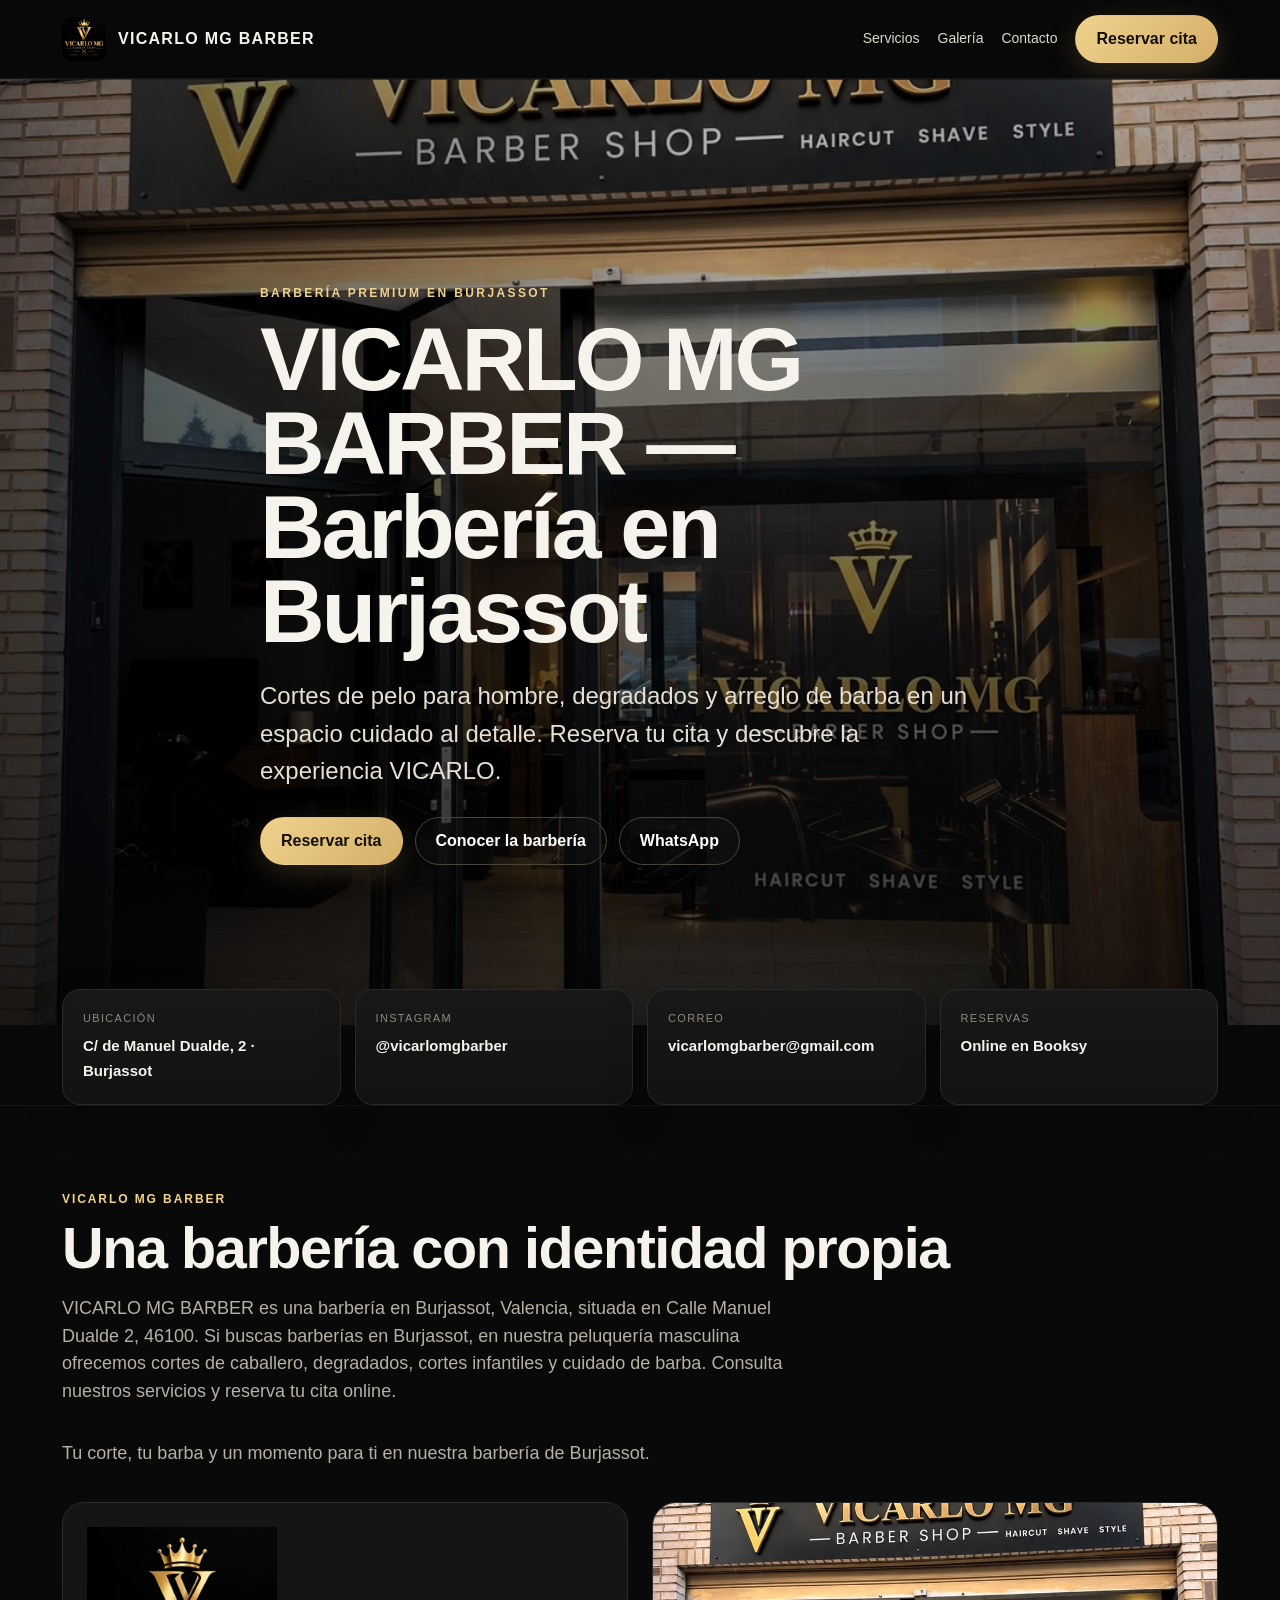
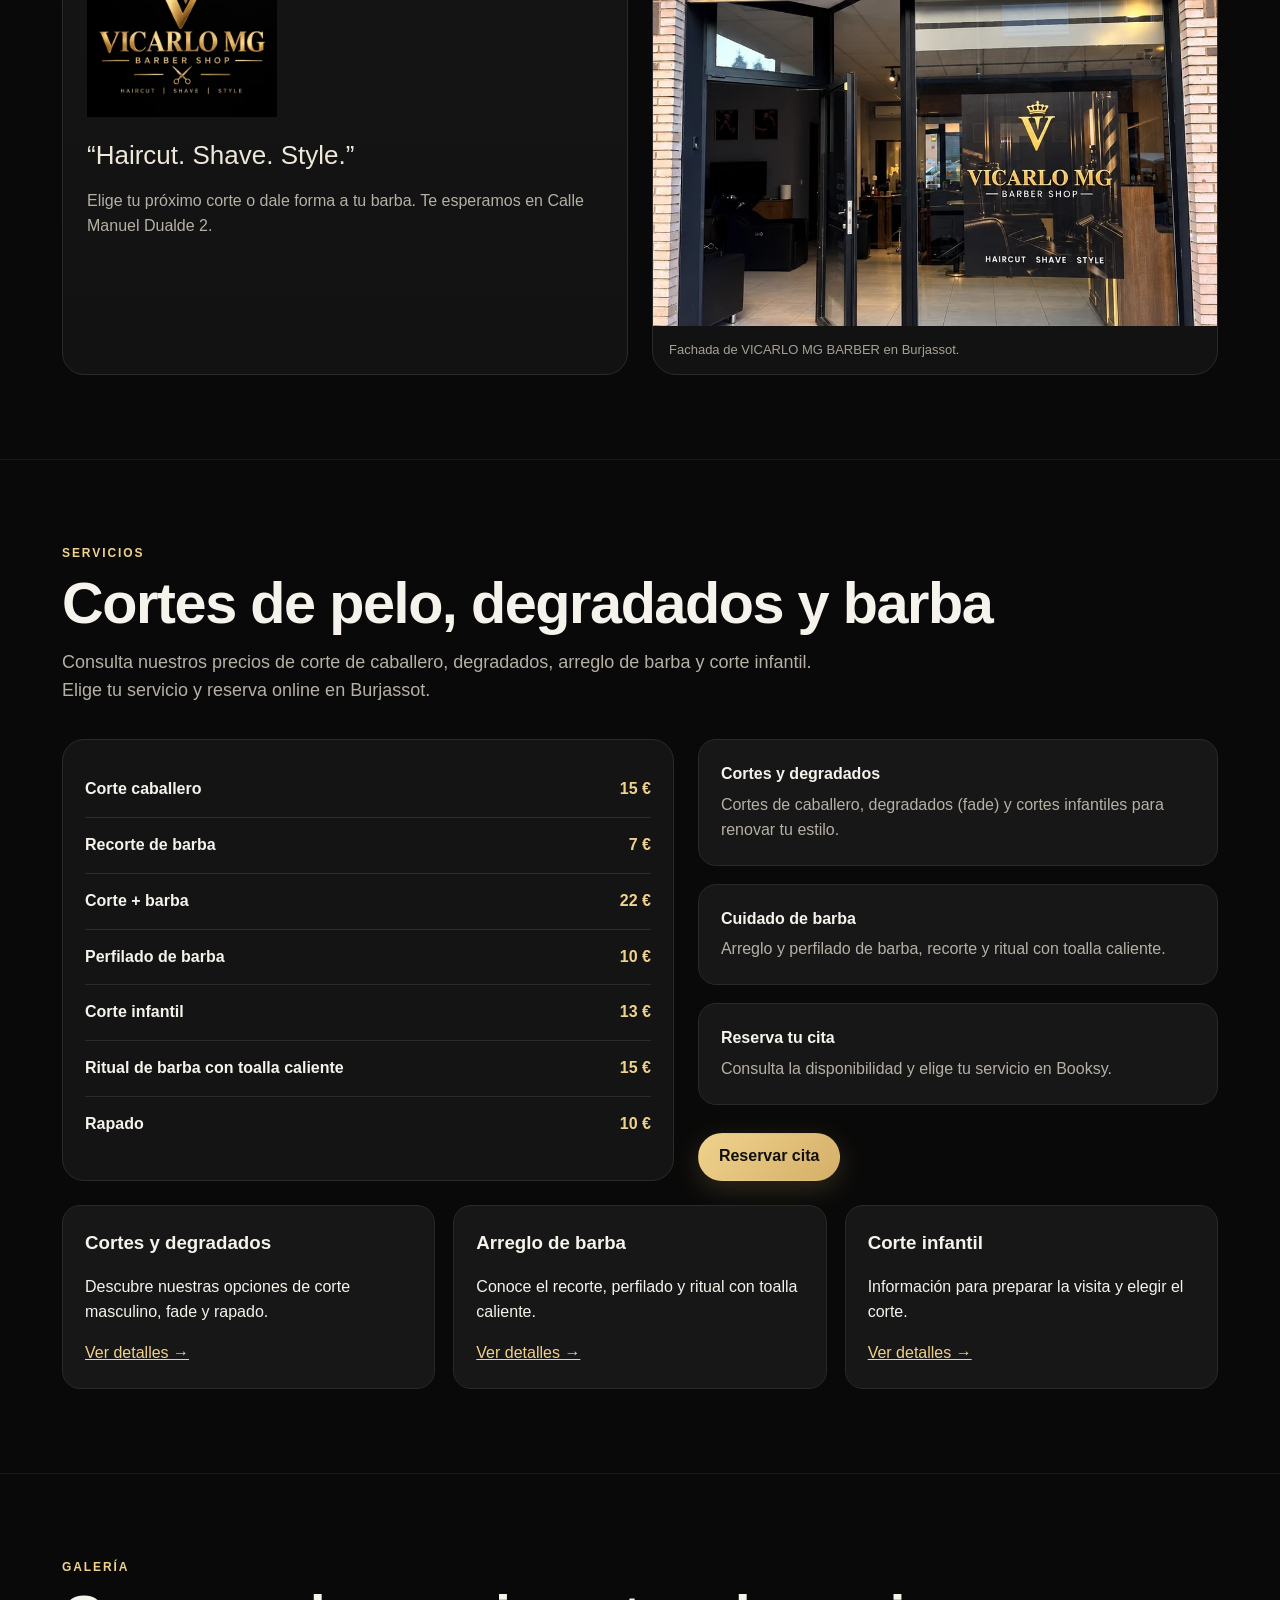
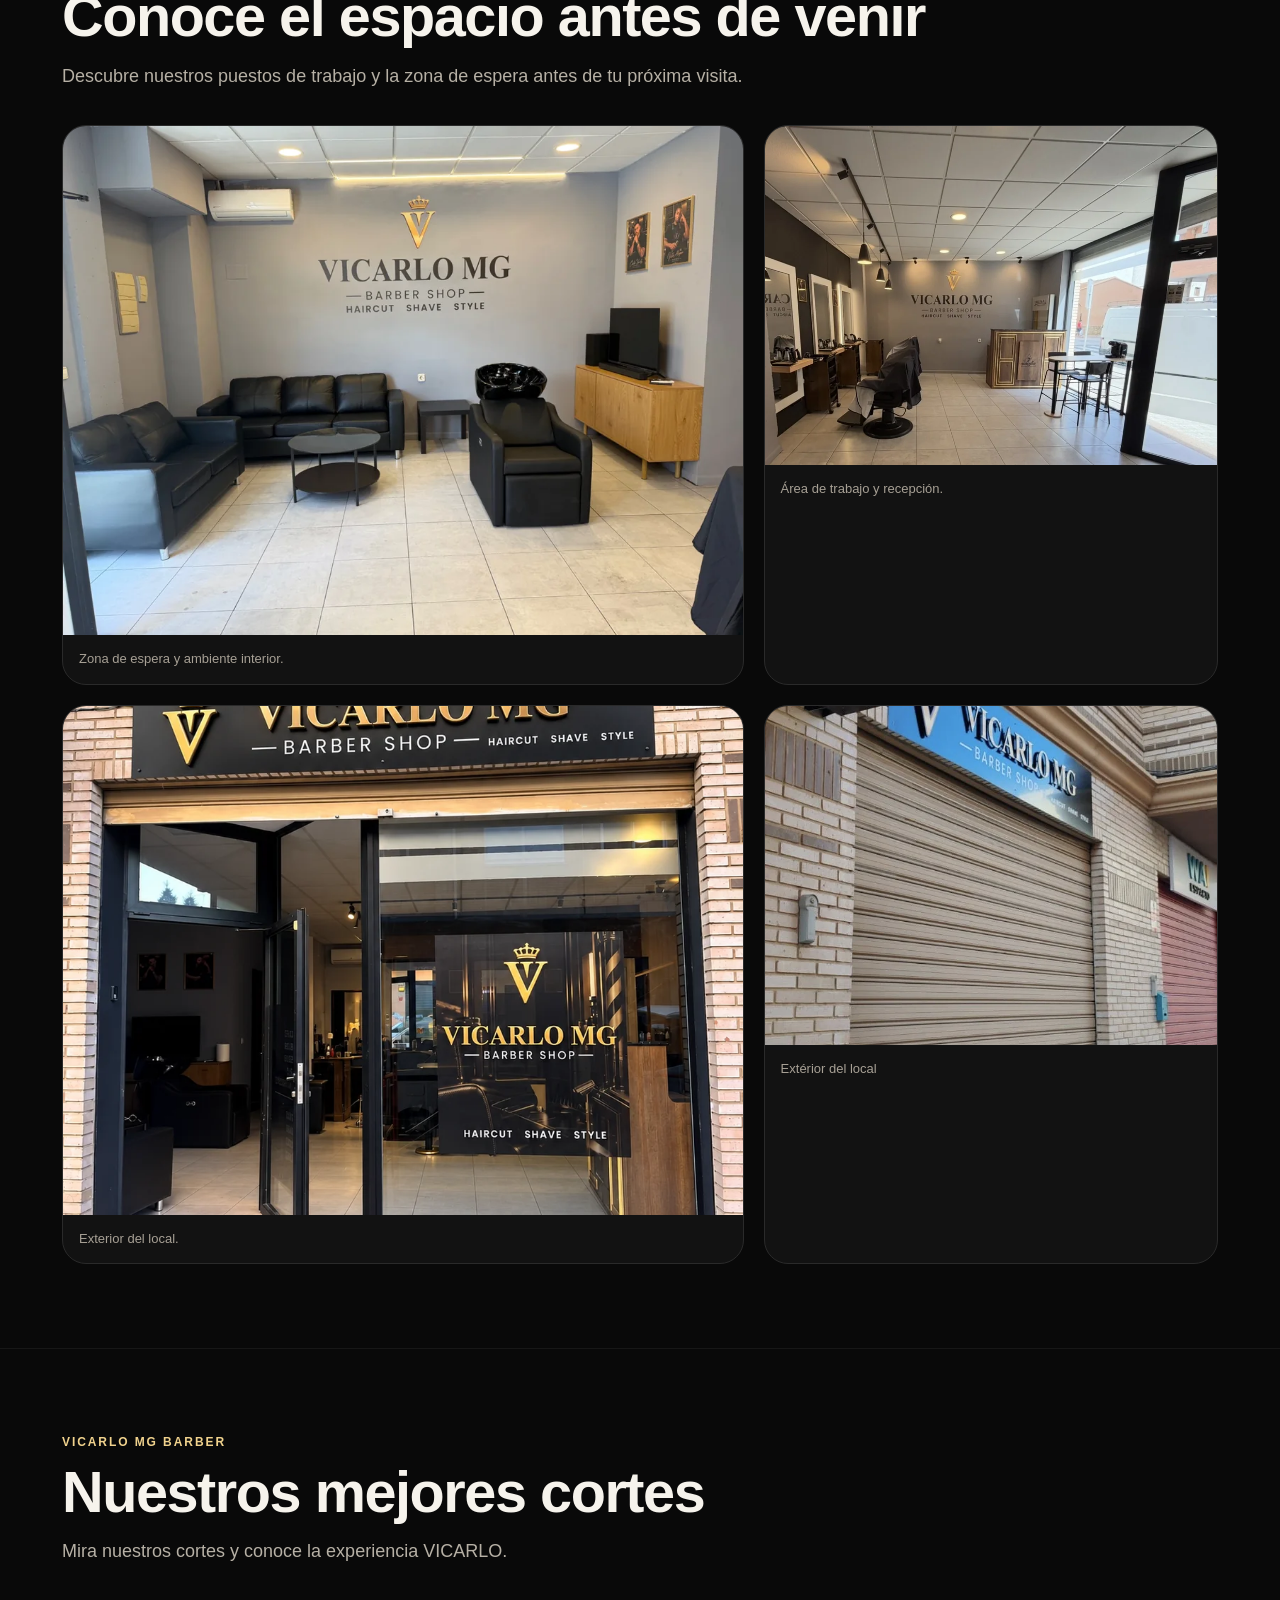
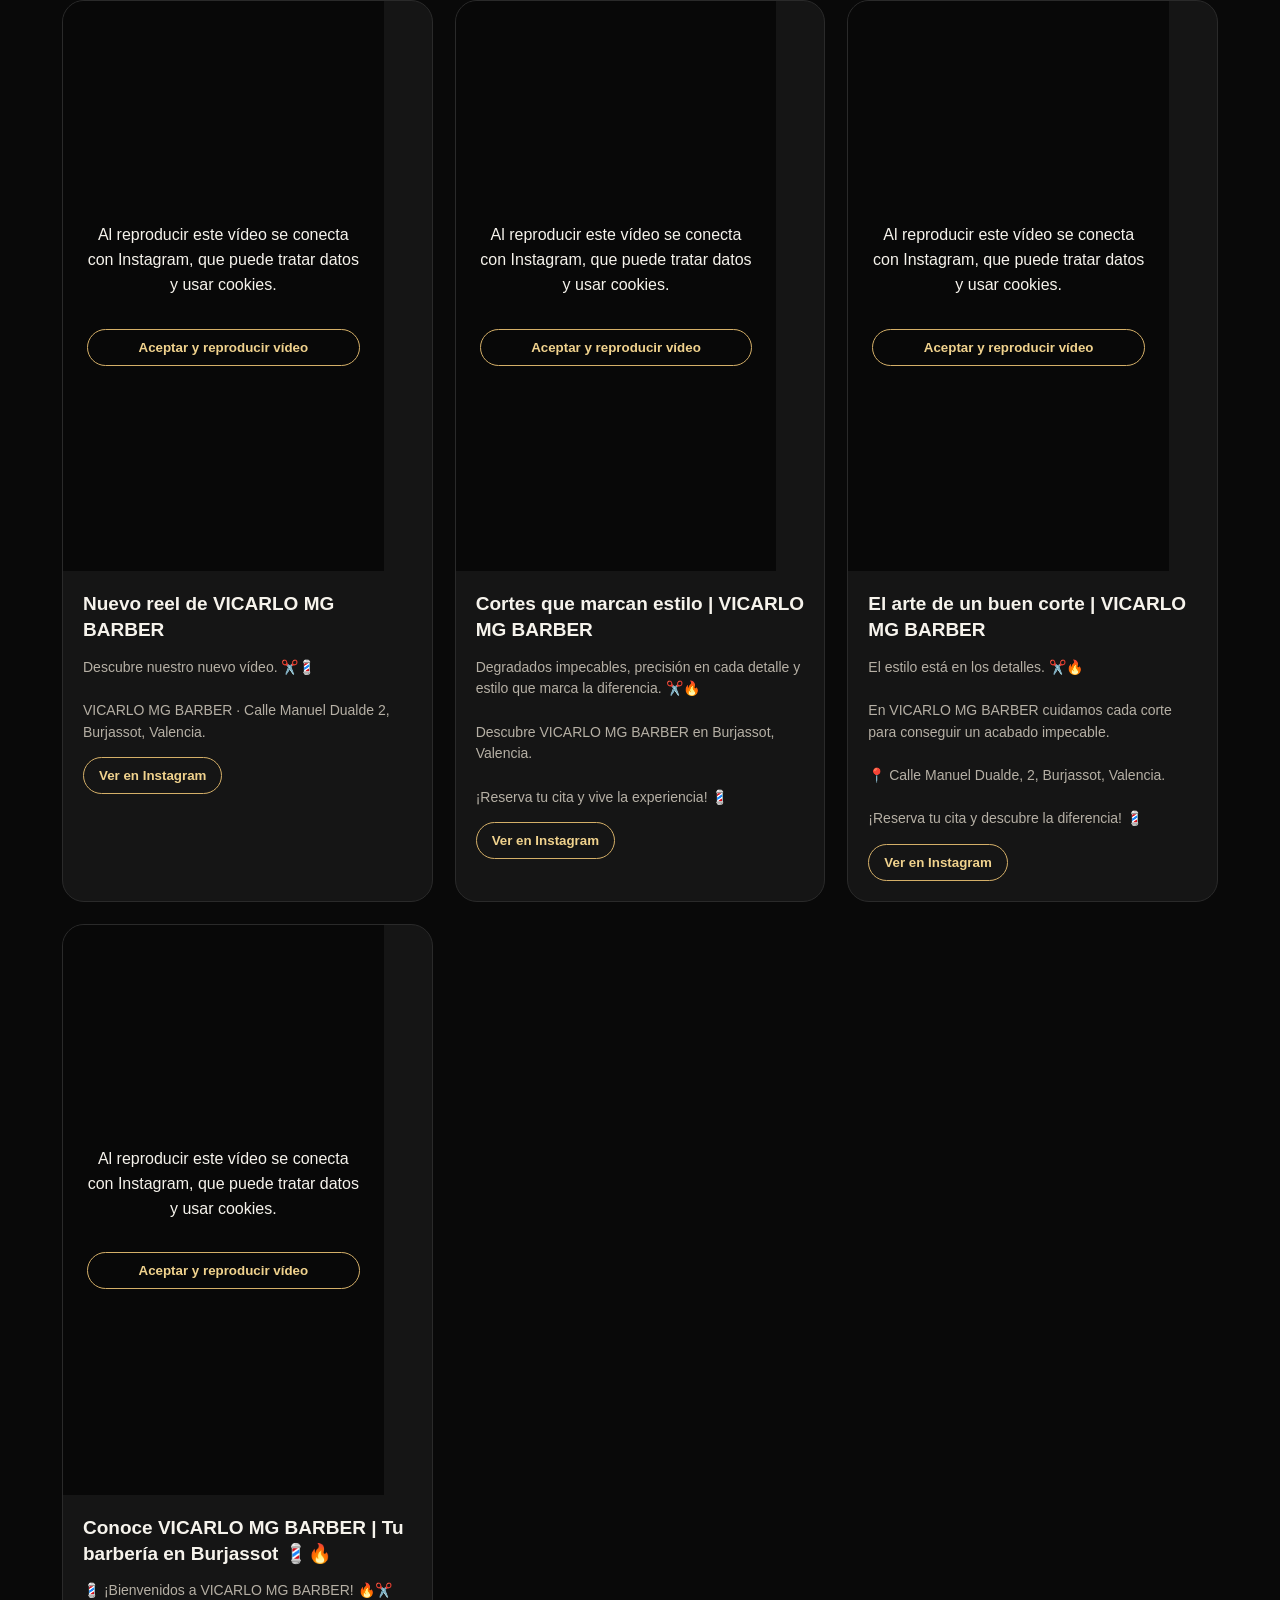
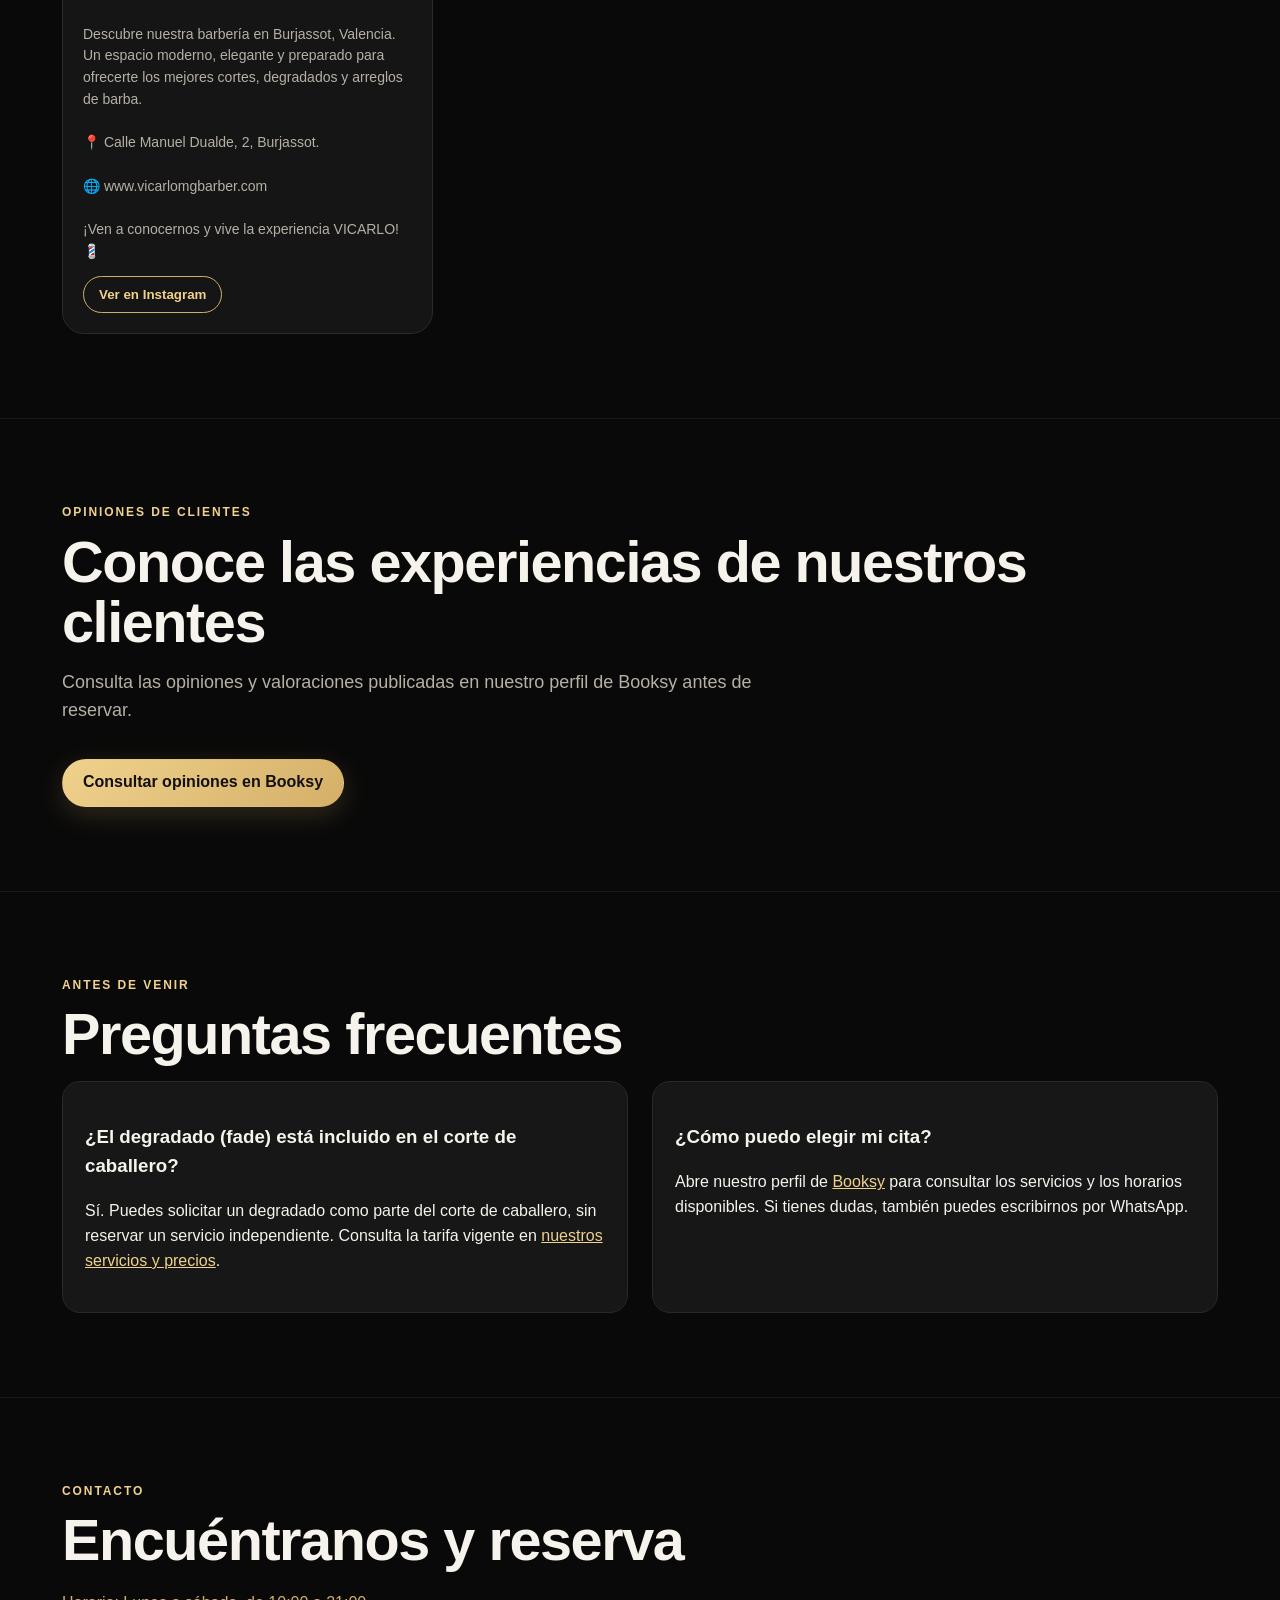
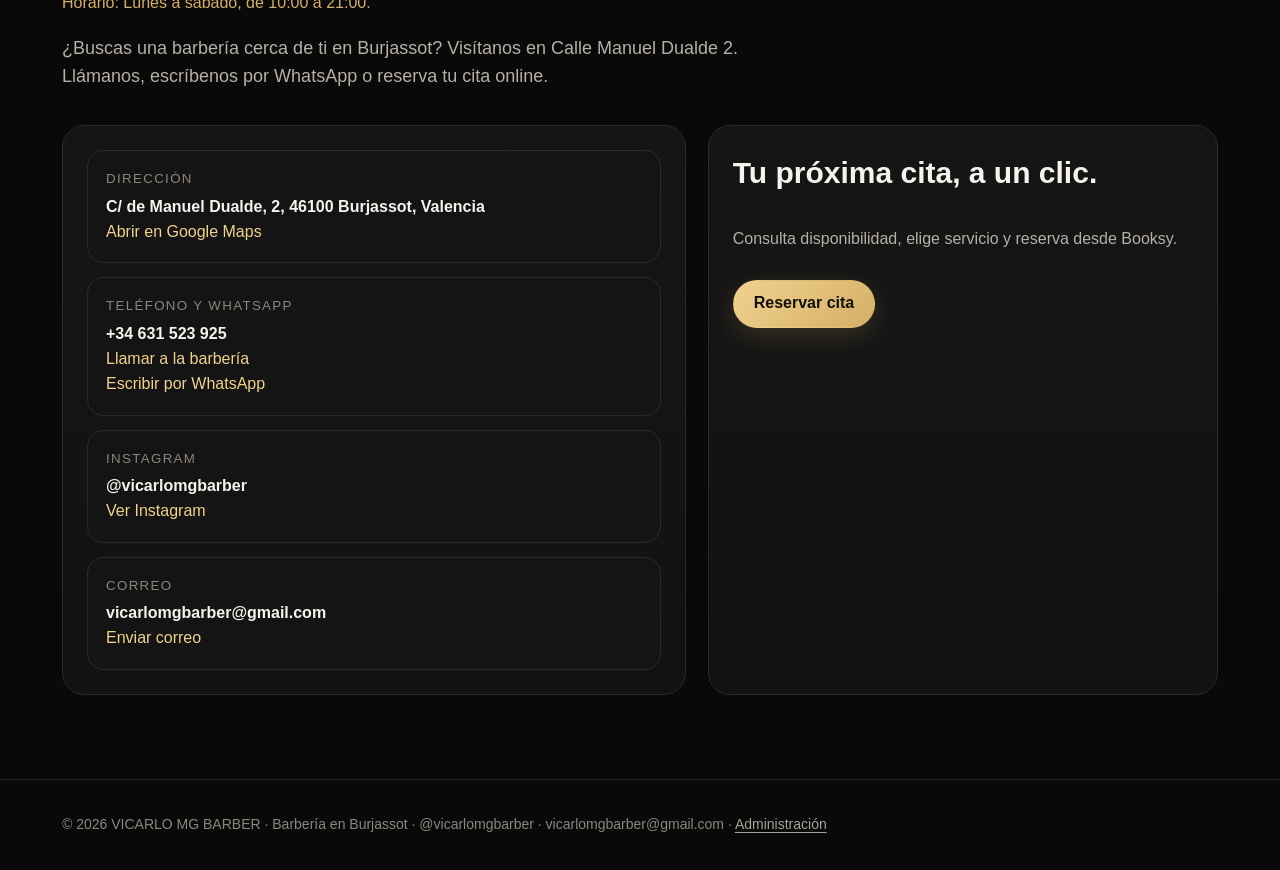
==== commit e6783b4c: "Preserve review link label when CMS customizes booking buttons" ====
--- a/index.html
+++ b/index.html
@@ -3,11 +3,11 @@
 <head>
 <meta charset="utf-8">
 <meta name="viewport" content="width=device-width,initial-scale=1">
-<title>Barbería Burjassot | VICARLO MG BARBER</title>
+<title>Barberías Burjassot | VICARLO MG BARBER</title>
 <meta name="description" content="¿Buscas barberías en Burjassot, Valencia? Cortes de pelo para hombre, degradados, barba y corte infantil. Desde 10 € el rapado. Reserva online.">
 <link rel="icon" href="/media/optimized/imagen-6fe2a690f2c9-480.webp" type="image/webp">
 <meta name="theme-color" content="#0b0b0b">
-<meta property="og:title" content="Barbería Burjassot | VICARLO MG BARBER">
+<meta property="og:title" content="Barberías Burjassot | VICARLO MG BARBER">
 <meta property="og:description" content="Cortes de pelo para hombre, degradados y barba en Burjassot, Valencia. Consulta precios y reserva online.">
 <meta property="og:type" content="website">
 <meta property="og:url" content="https://www.vicarlomgbarber.com/">
@@ -401,7 +401,7 @@
     }
     if(typeof appearance.texto_boton_reserva==='string' && appearance.texto_boton_reserva.trim()){
       document.querySelectorAll('a[href*="booksy.com"]').forEach(a=>{
-        if(a.classList.contains('btn'))a.textContent=appearance.texto_boton_reserva;
+        if(a.classList.contains('btn') && !a.closest('#opiniones'))a.textContent=appearance.texto_boton_reserva;
       });
     }
     if(typeof appearance.texto_boton_galeria==='string' && appearance.texto_boton_galeria.trim()){
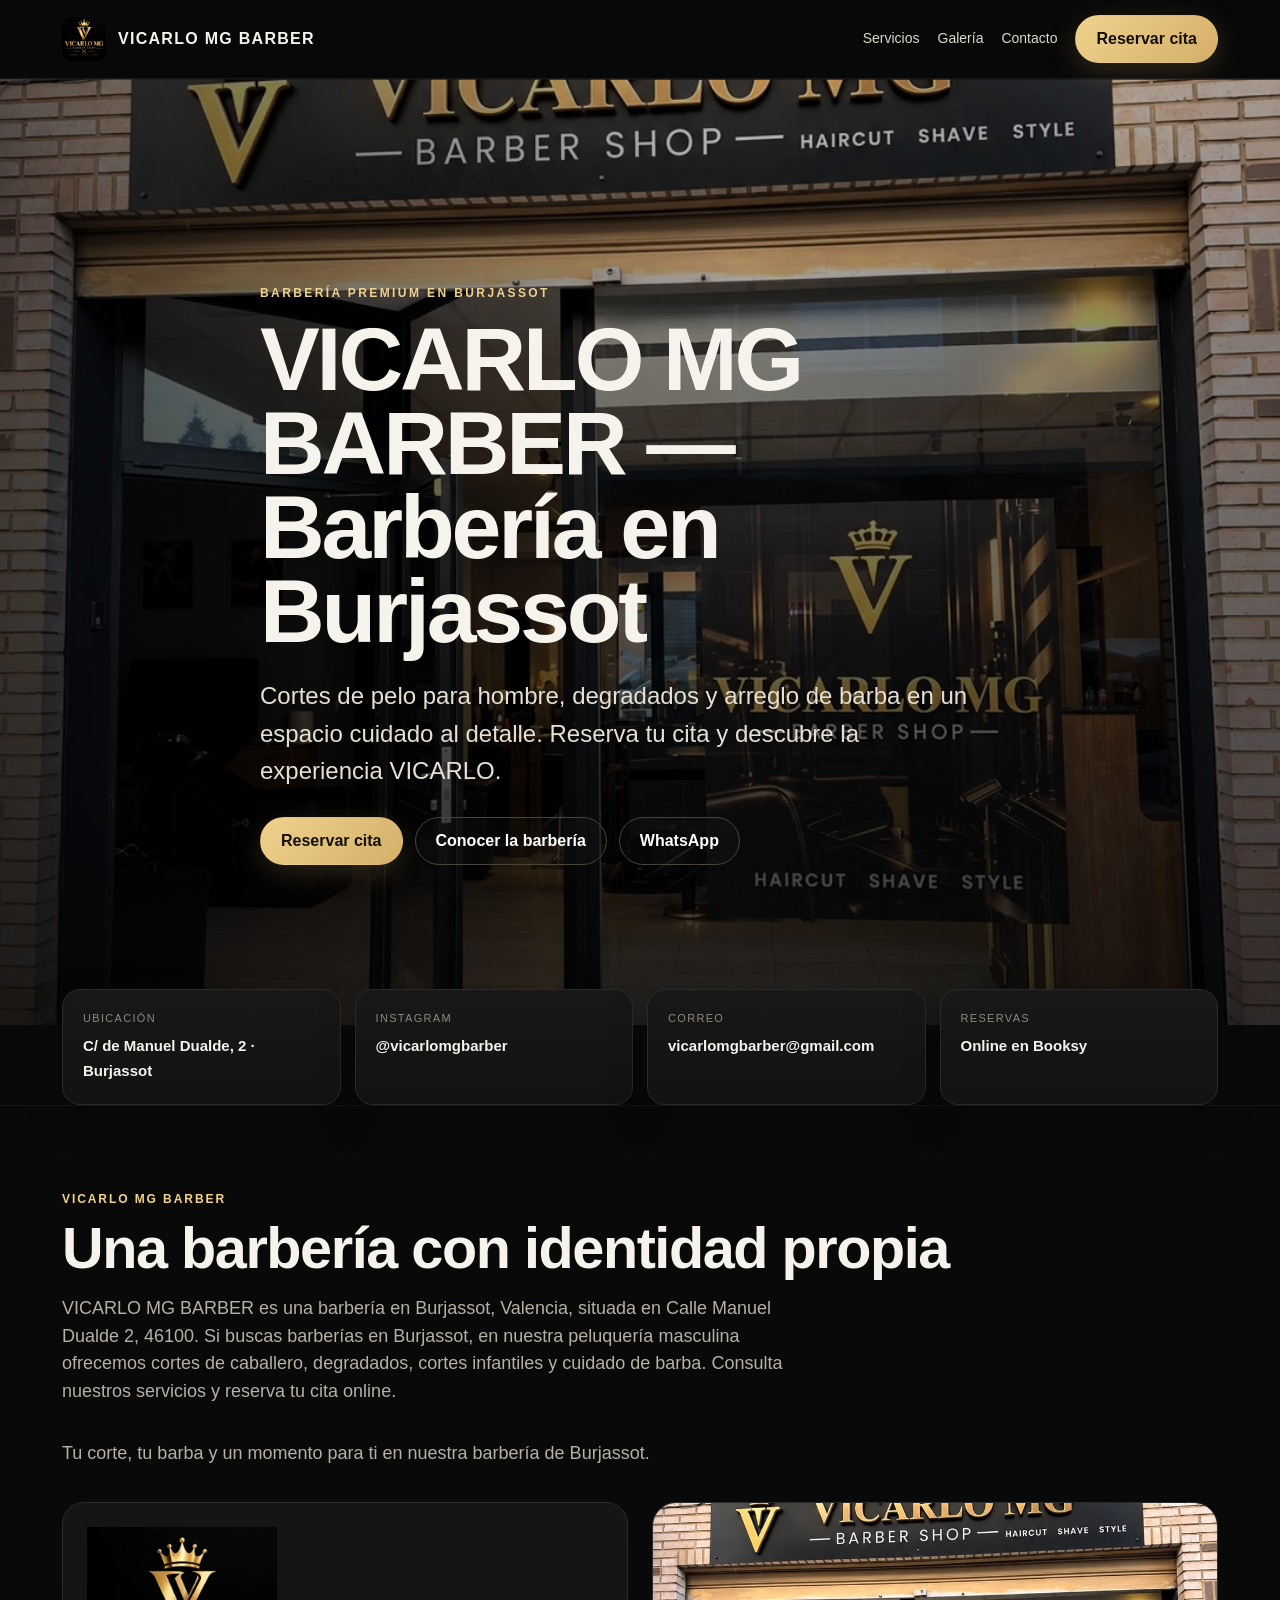
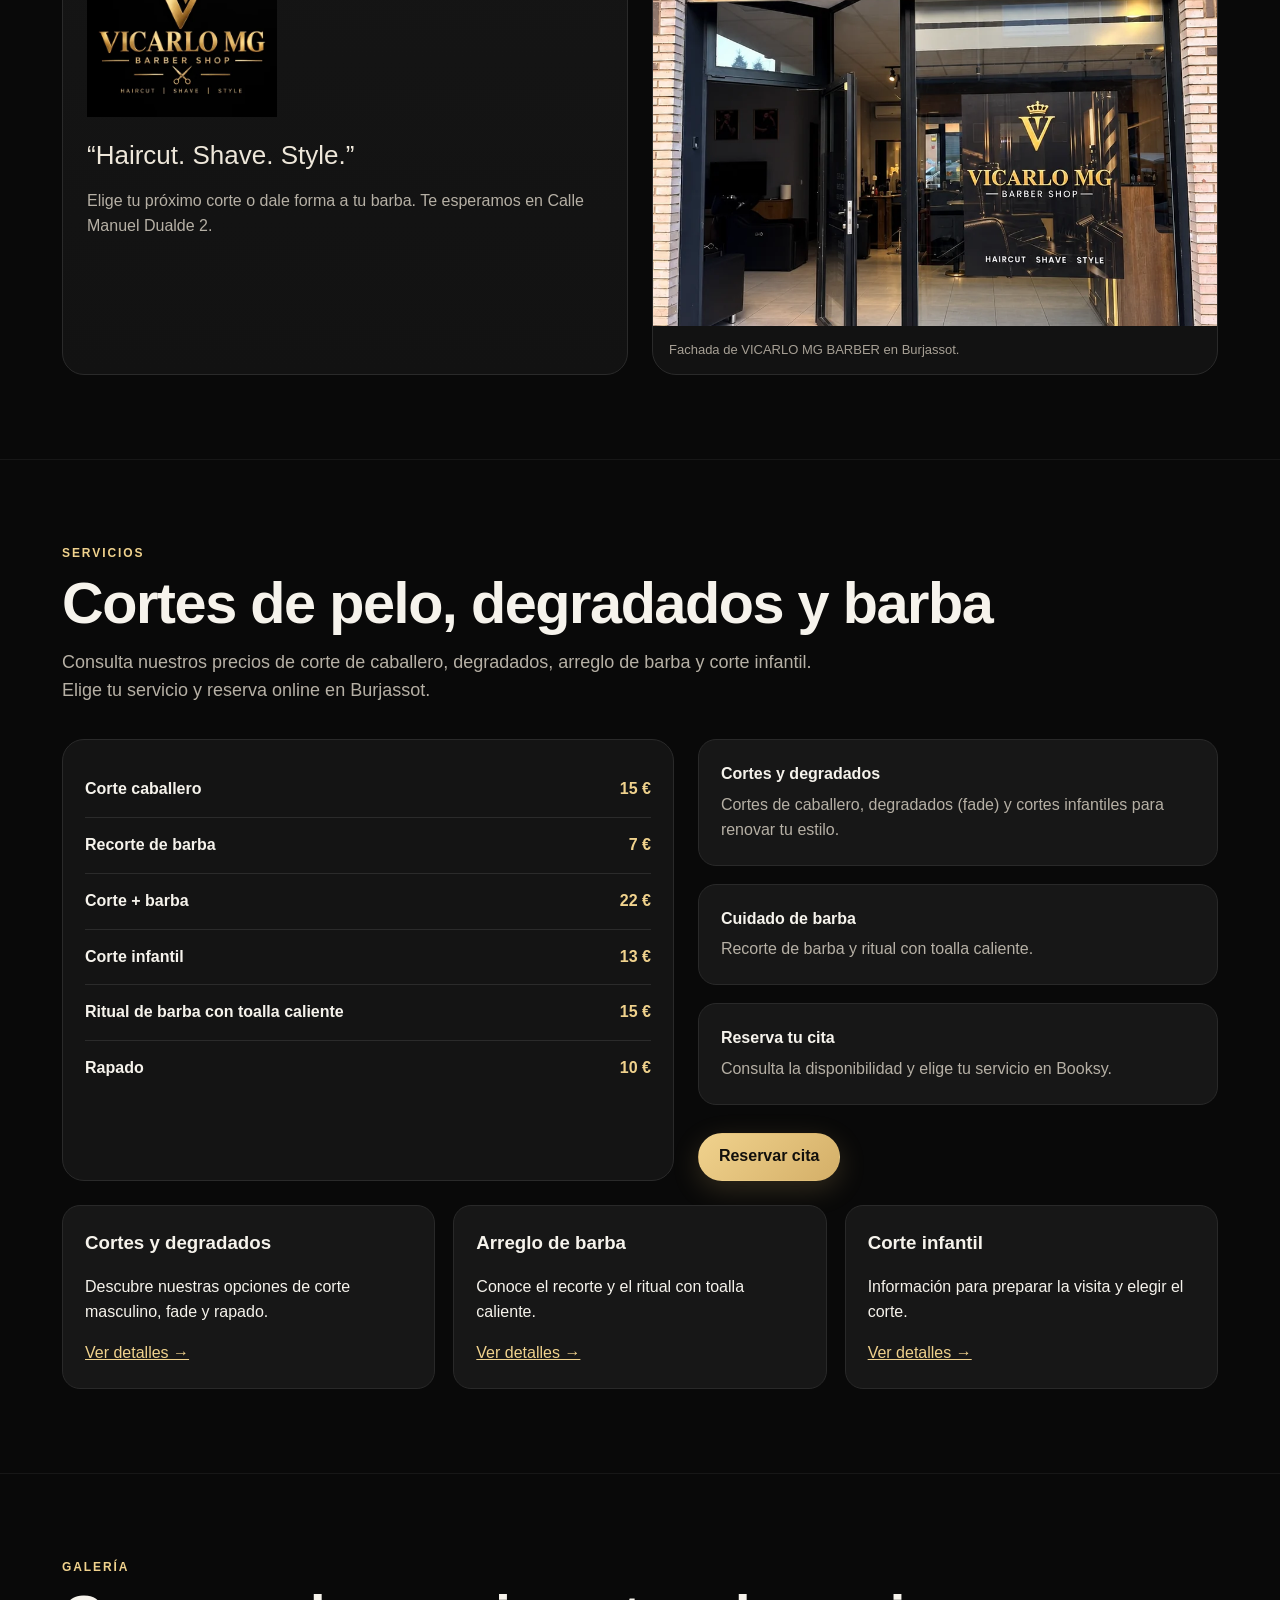
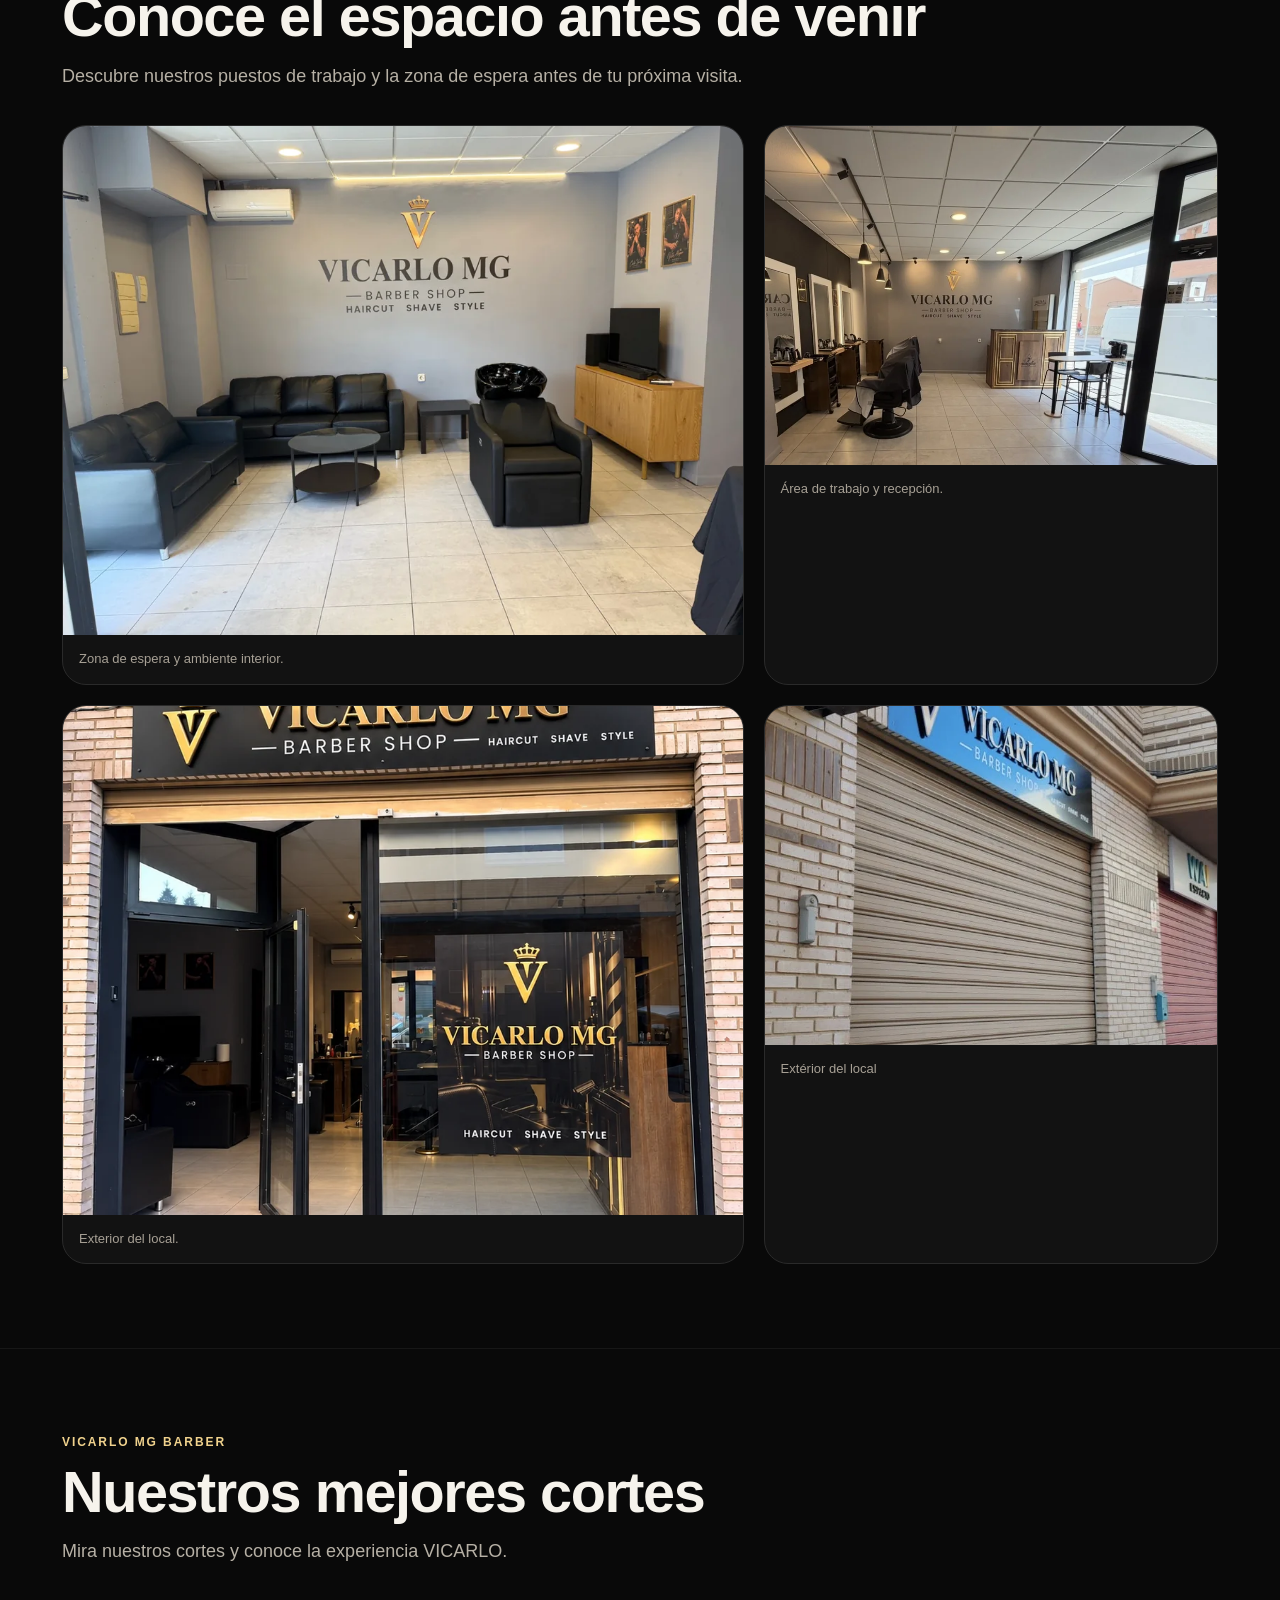
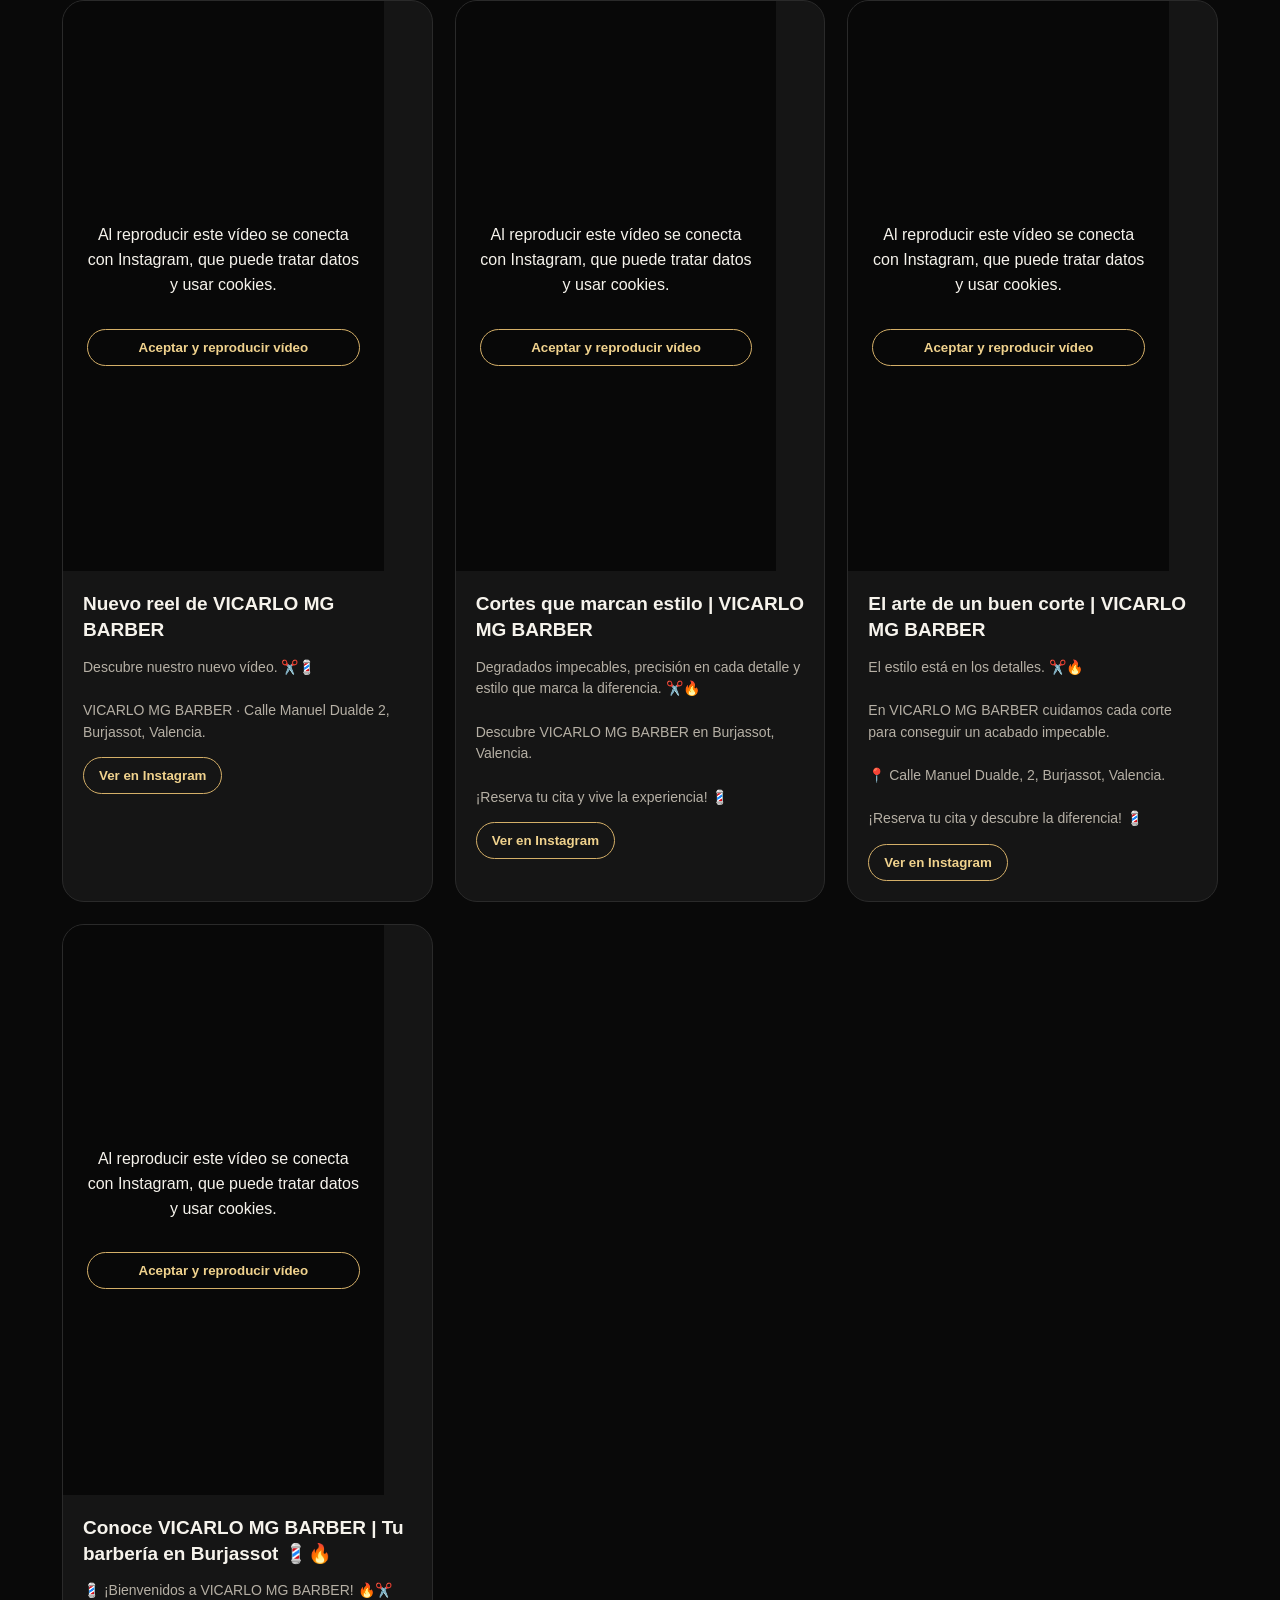
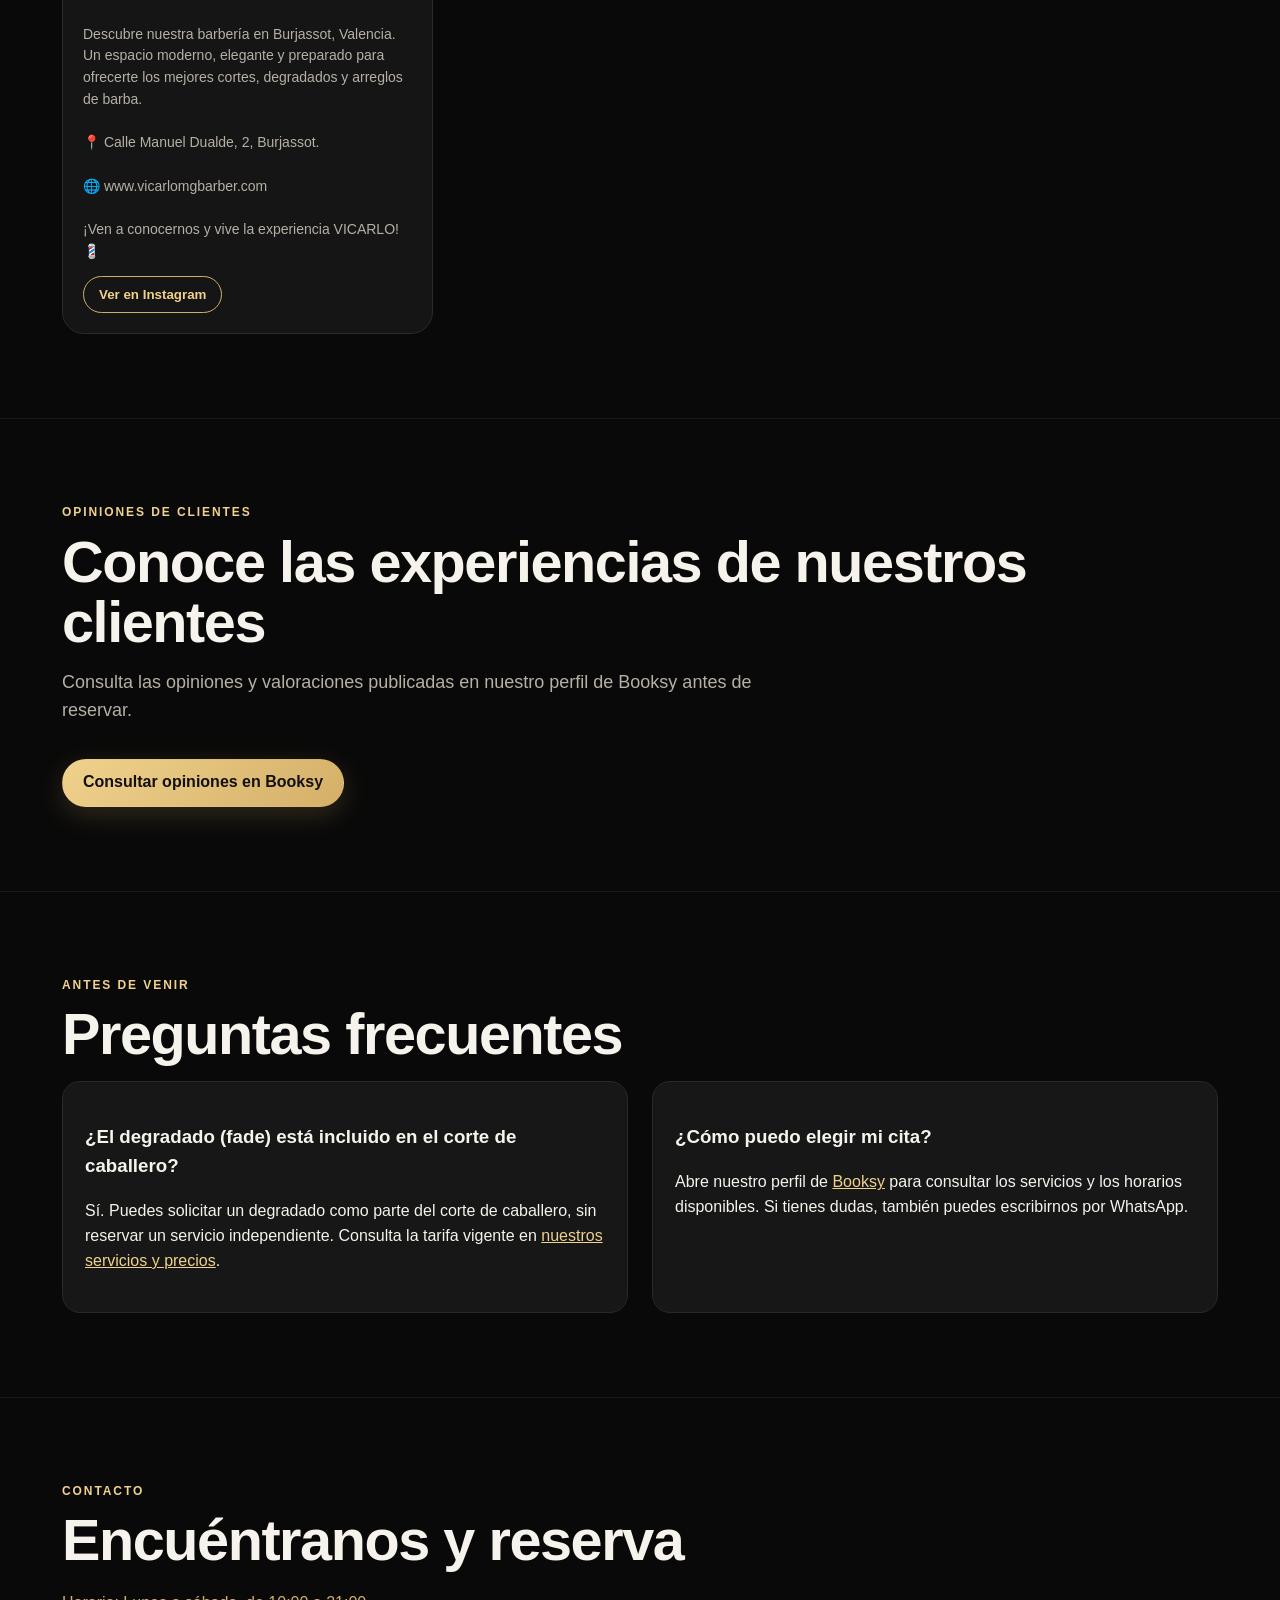
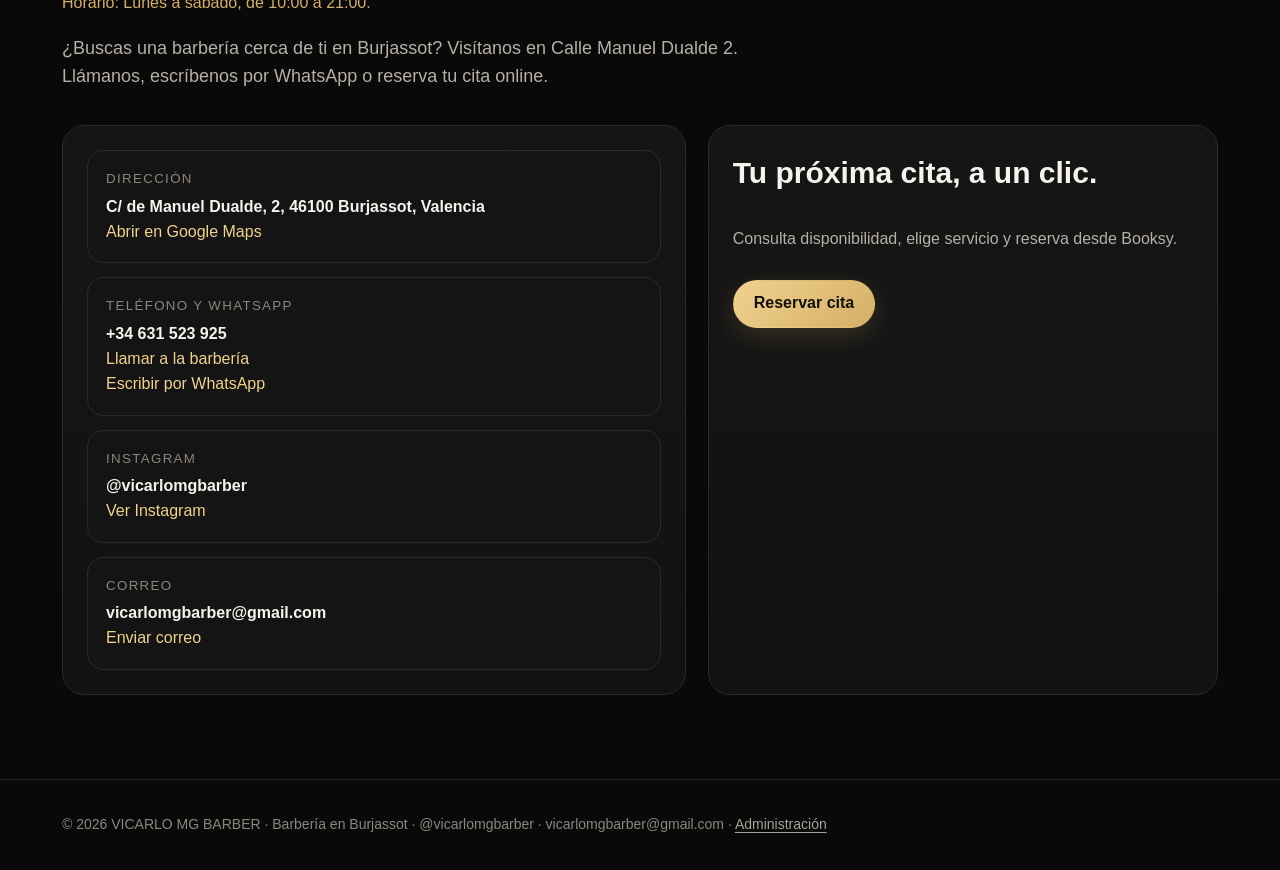
==== commit a497e56f: "Remove discontinued 10 EUR beard outlining service" ====
--- a/index.html
+++ b/index.html
@@ -219,7 +219,6 @@
 <div class="service"><b>Corte caballero</b><span>15 €</span></div>
 <div class="service"><b>Recorte de barba</b><span>7 €</span></div>
 <div class="service"><b>Corte + barba</b><span>22 €</span></div>
-<div class="service"><b>Perfilado de barba</b><span>10 €</span></div>
 <div class="service"><b>Corte infantil</b><span>13 €</span></div>
 <div class="service"><b>Ritual de barba con toalla caliente</b><span>15 €</span></div>
 <div class="service"><b>Rapado</b><span>10 €</span></div>
@@ -227,7 +226,7 @@
 <div>
 <div class="grid3">
 <div class="feature"><b>Cortes y degradados</b><span style="color:var(--muted)">Cortes de caballero, degradados (fade) y cortes infantiles para renovar tu estilo.</span></div>
-<div class="feature"><b>Cuidado de barba</b><span style="color:var(--muted)">Arreglo y perfilado de barba, recorte y ritual con toalla caliente.</span></div>
+<div class="feature"><b>Cuidado de barba</b><span style="color:var(--muted)">Recorte de barba y ritual con toalla caliente.</span></div>
 <div class="feature"><b>Reserva tu cita</b><span style="color:var(--muted)">Consulta la disponibilidad y elige tu servicio en Booksy.</span></div>
 </div>
 <div class="actions">
@@ -237,7 +236,7 @@
 </div>
 <div class="grid3" style="margin-top:24px">
 <a class="feature" href="/corte-de-pelo/" style="display:block;text-decoration:none"><h3 style="margin-top:0">Cortes y degradados</h3><p>Descubre nuestras opciones de corte masculino, fade y rapado.</p><span style="color:var(--gold2);text-decoration:underline">Ver detalles →</span></a>
-<a class="feature" href="/arreglo-de-barba/" style="display:block;text-decoration:none"><h3 style="margin-top:0">Arreglo de barba</h3><p>Conoce el recorte, perfilado y ritual con toalla caliente.</p><span style="color:var(--gold2);text-decoration:underline">Ver detalles →</span></a>
+<a class="feature" href="/arreglo-de-barba/" style="display:block;text-decoration:none"><h3 style="margin-top:0">Arreglo de barba</h3><p>Conoce el recorte y el ritual con toalla caliente.</p><span style="color:var(--gold2);text-decoration:underline">Ver detalles →</span></a>
 <a class="feature" href="/corte-infantil/" style="display:block;text-decoration:none"><h3 style="margin-top:0">Corte infantil</h3><p>Información para preparar la visita y elegir el corte.</p><span style="color:var(--gold2);text-decoration:underline">Ver detalles →</span></a>
 </div>
 </div>
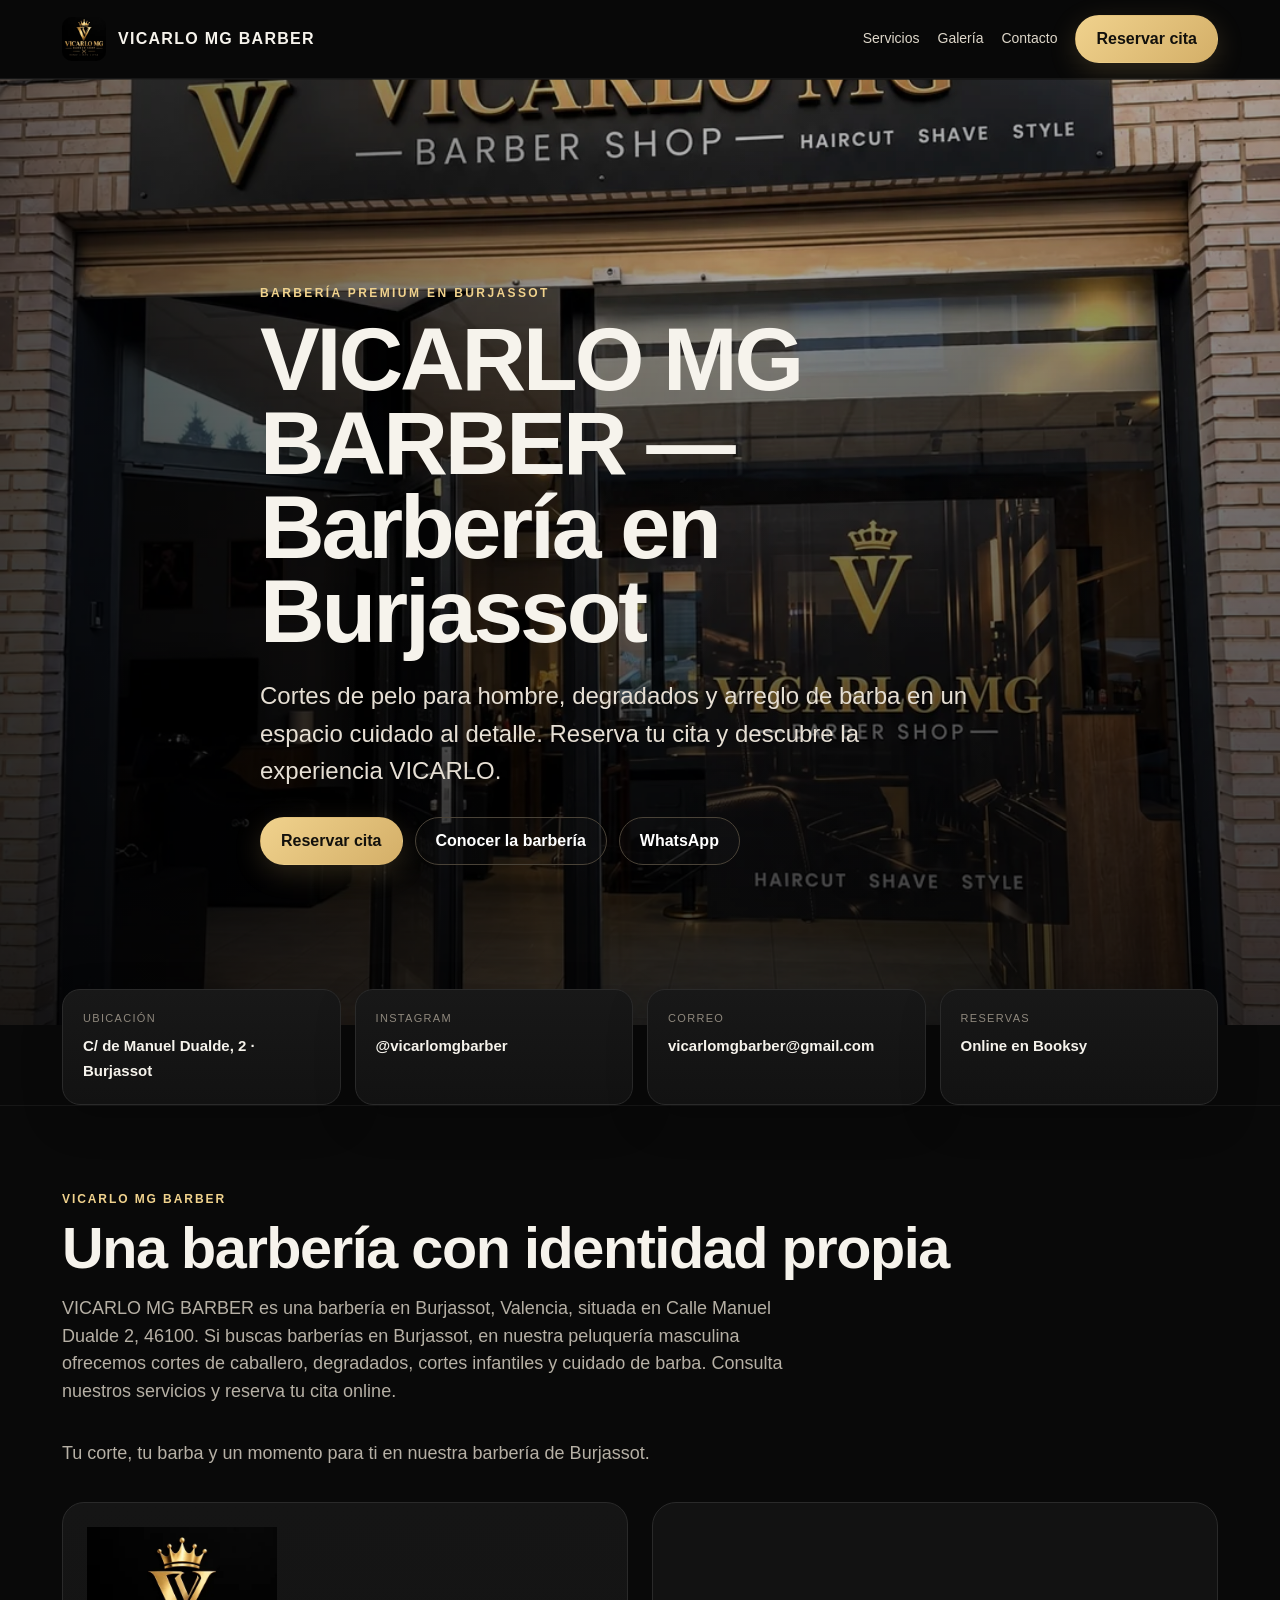
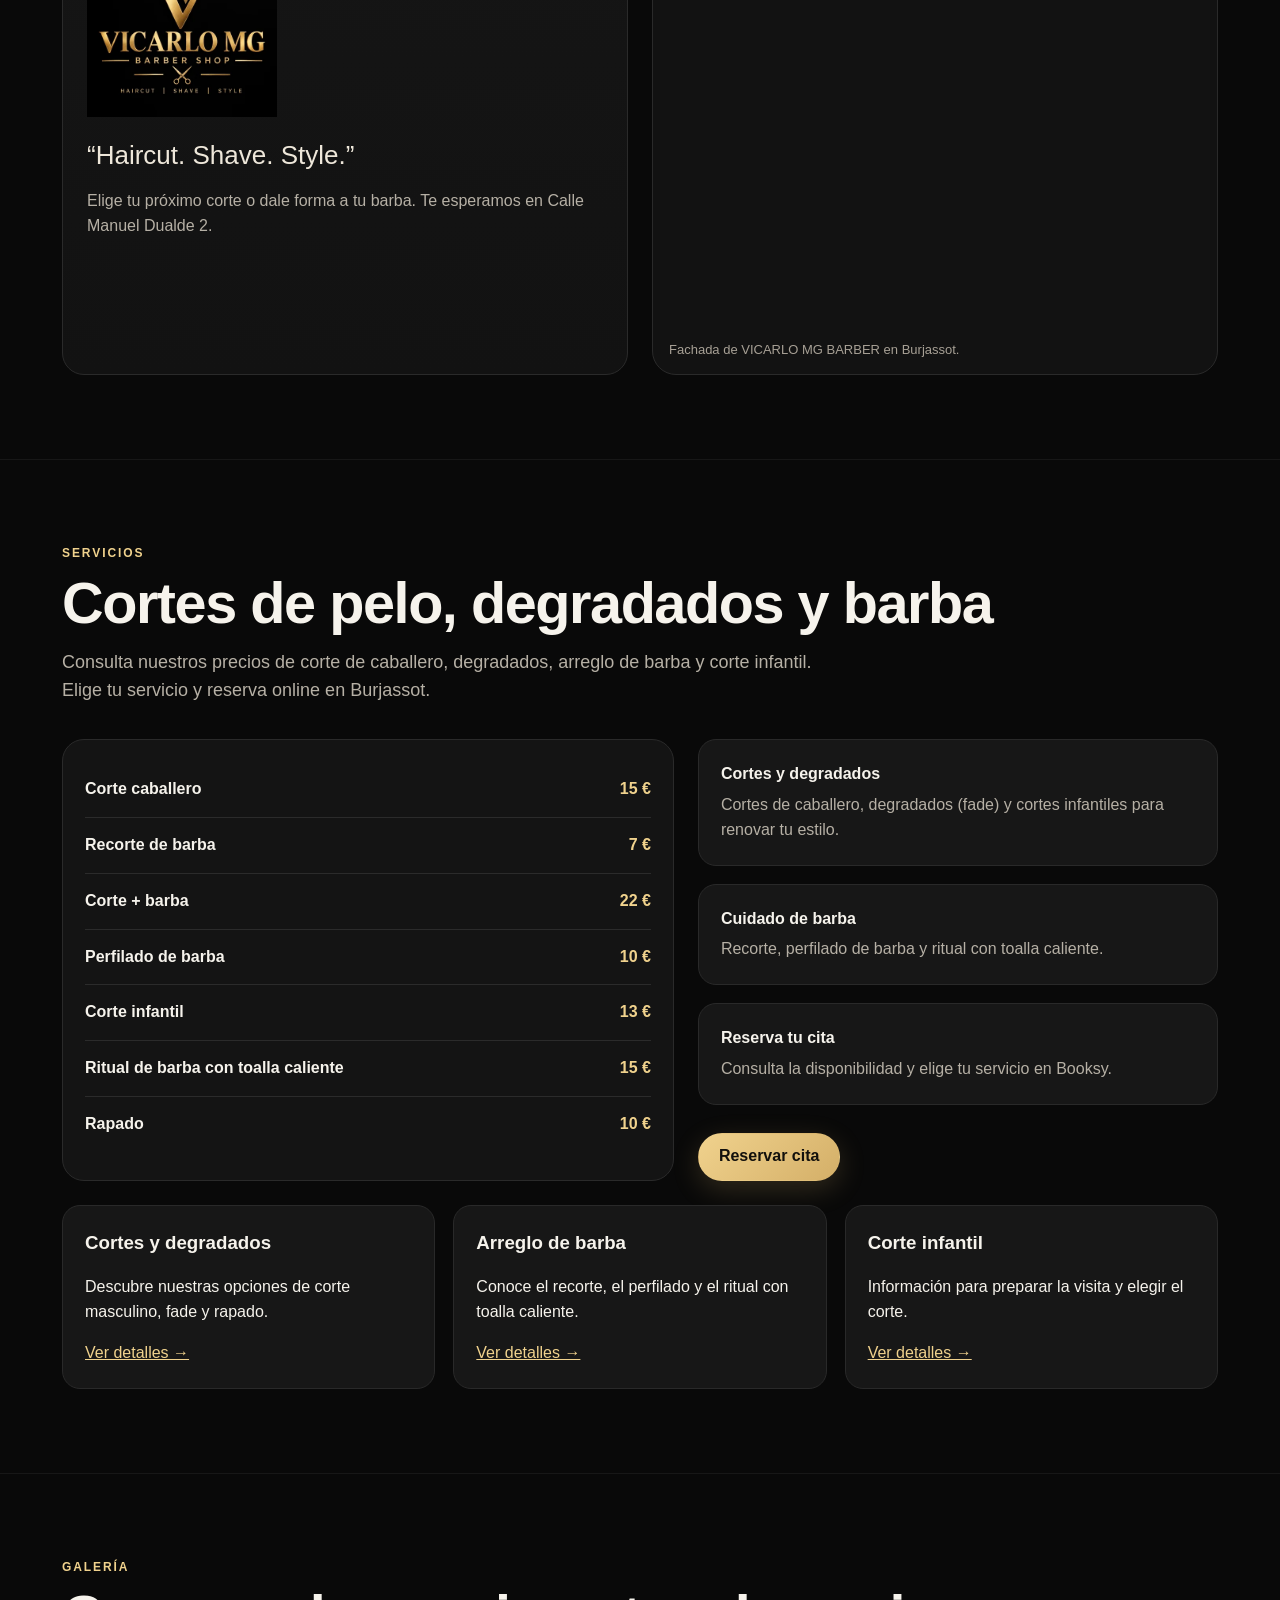
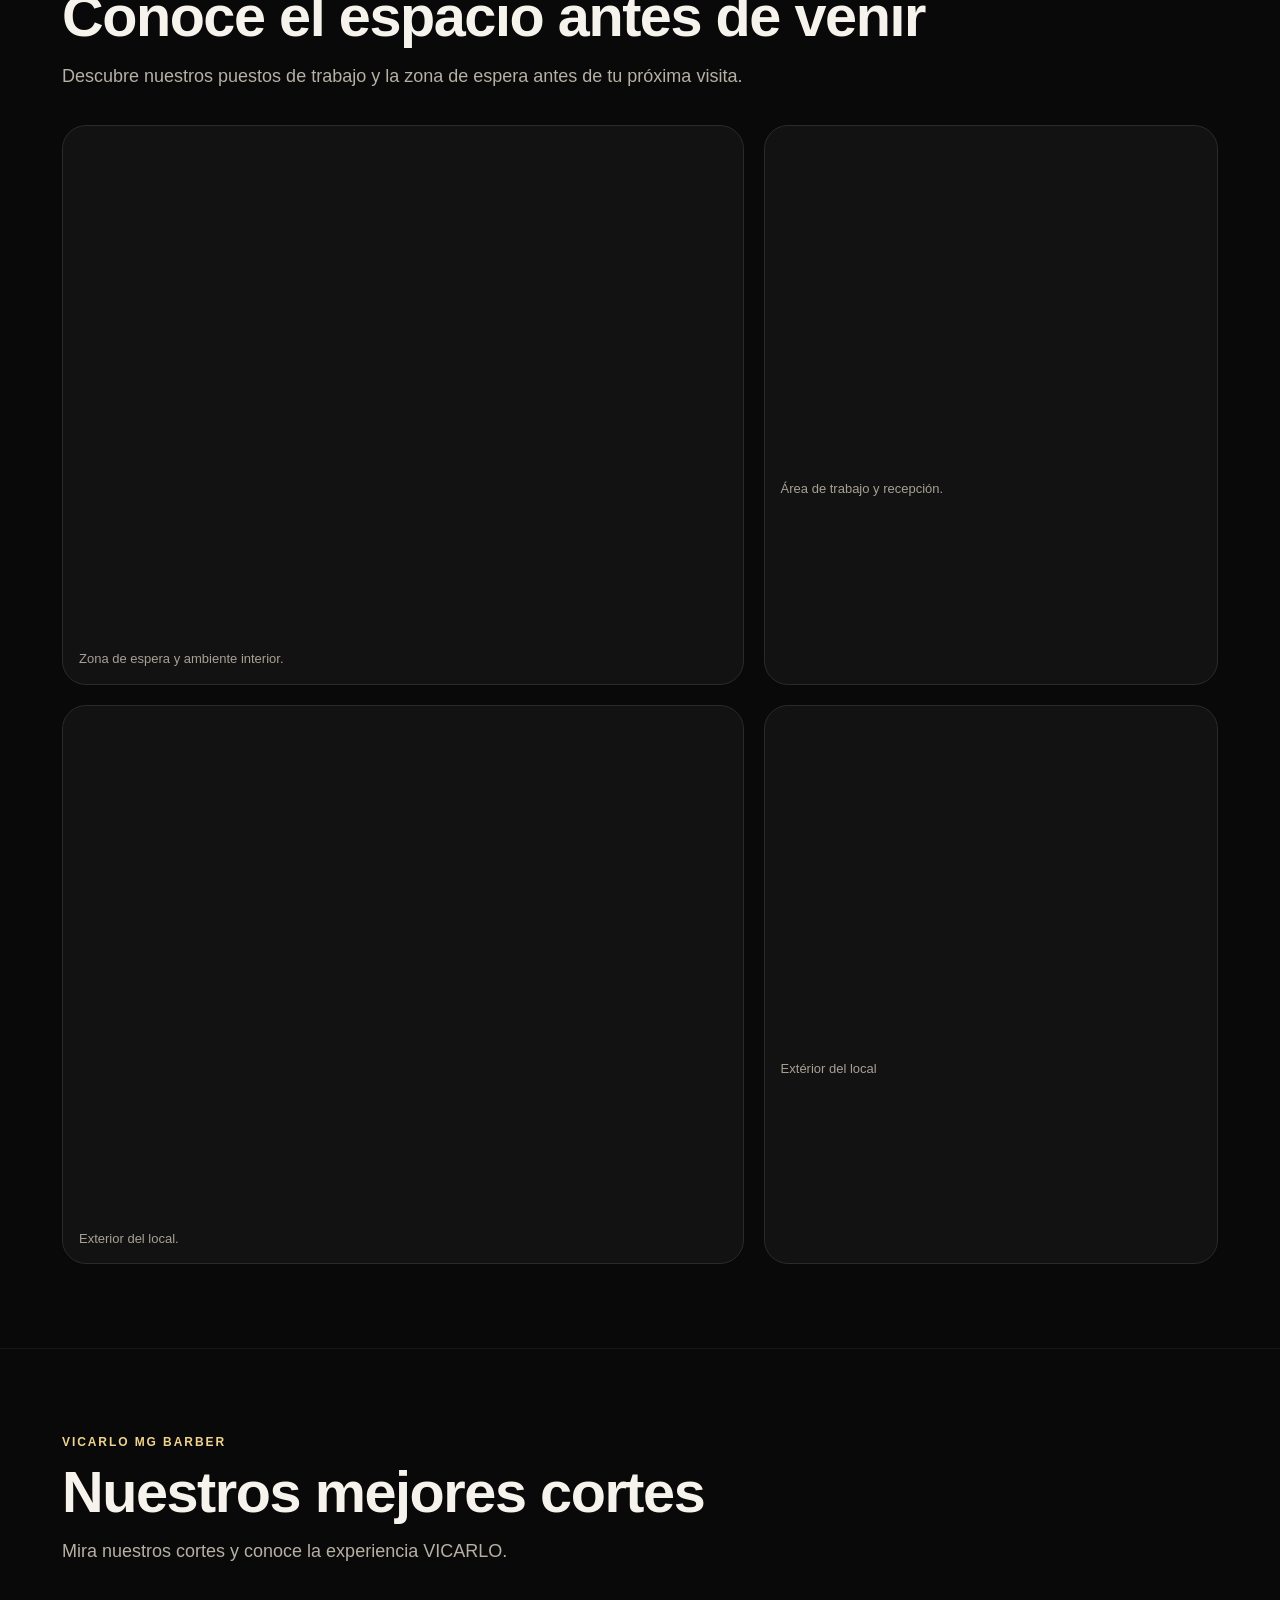
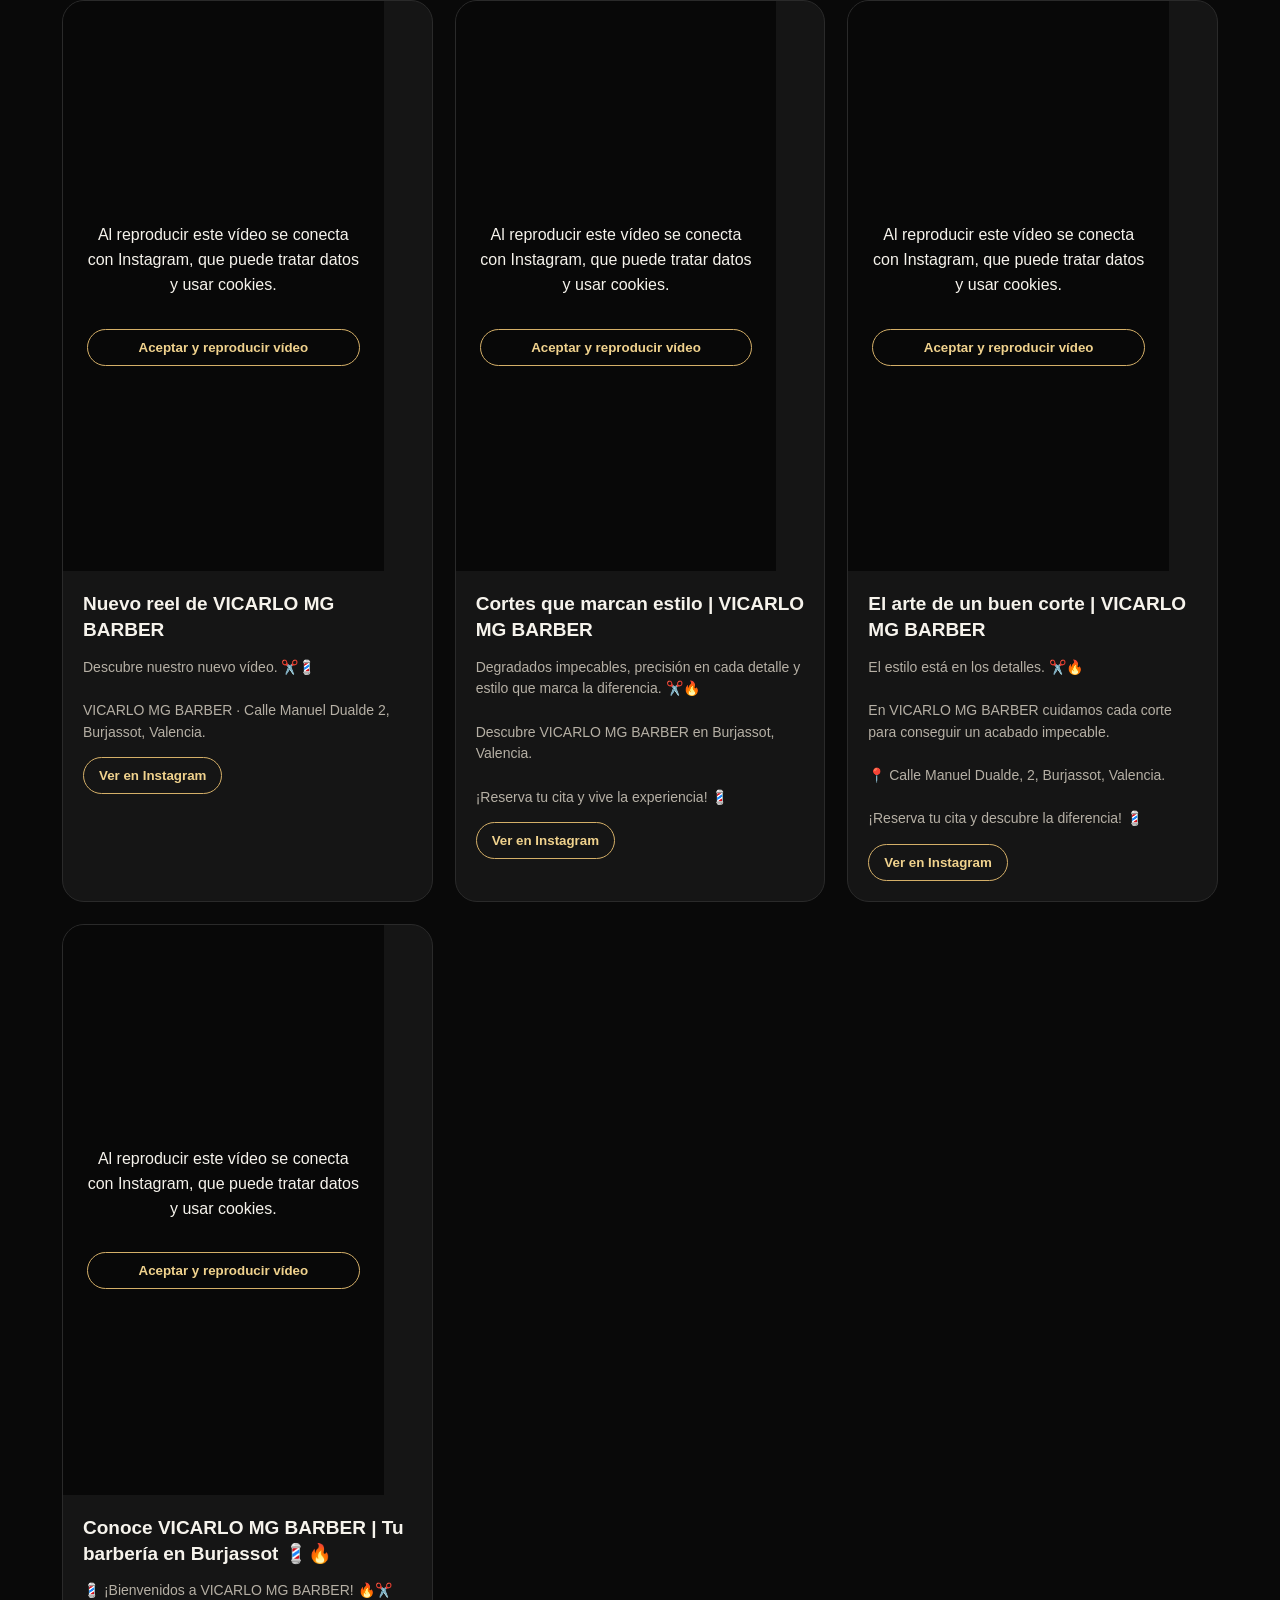
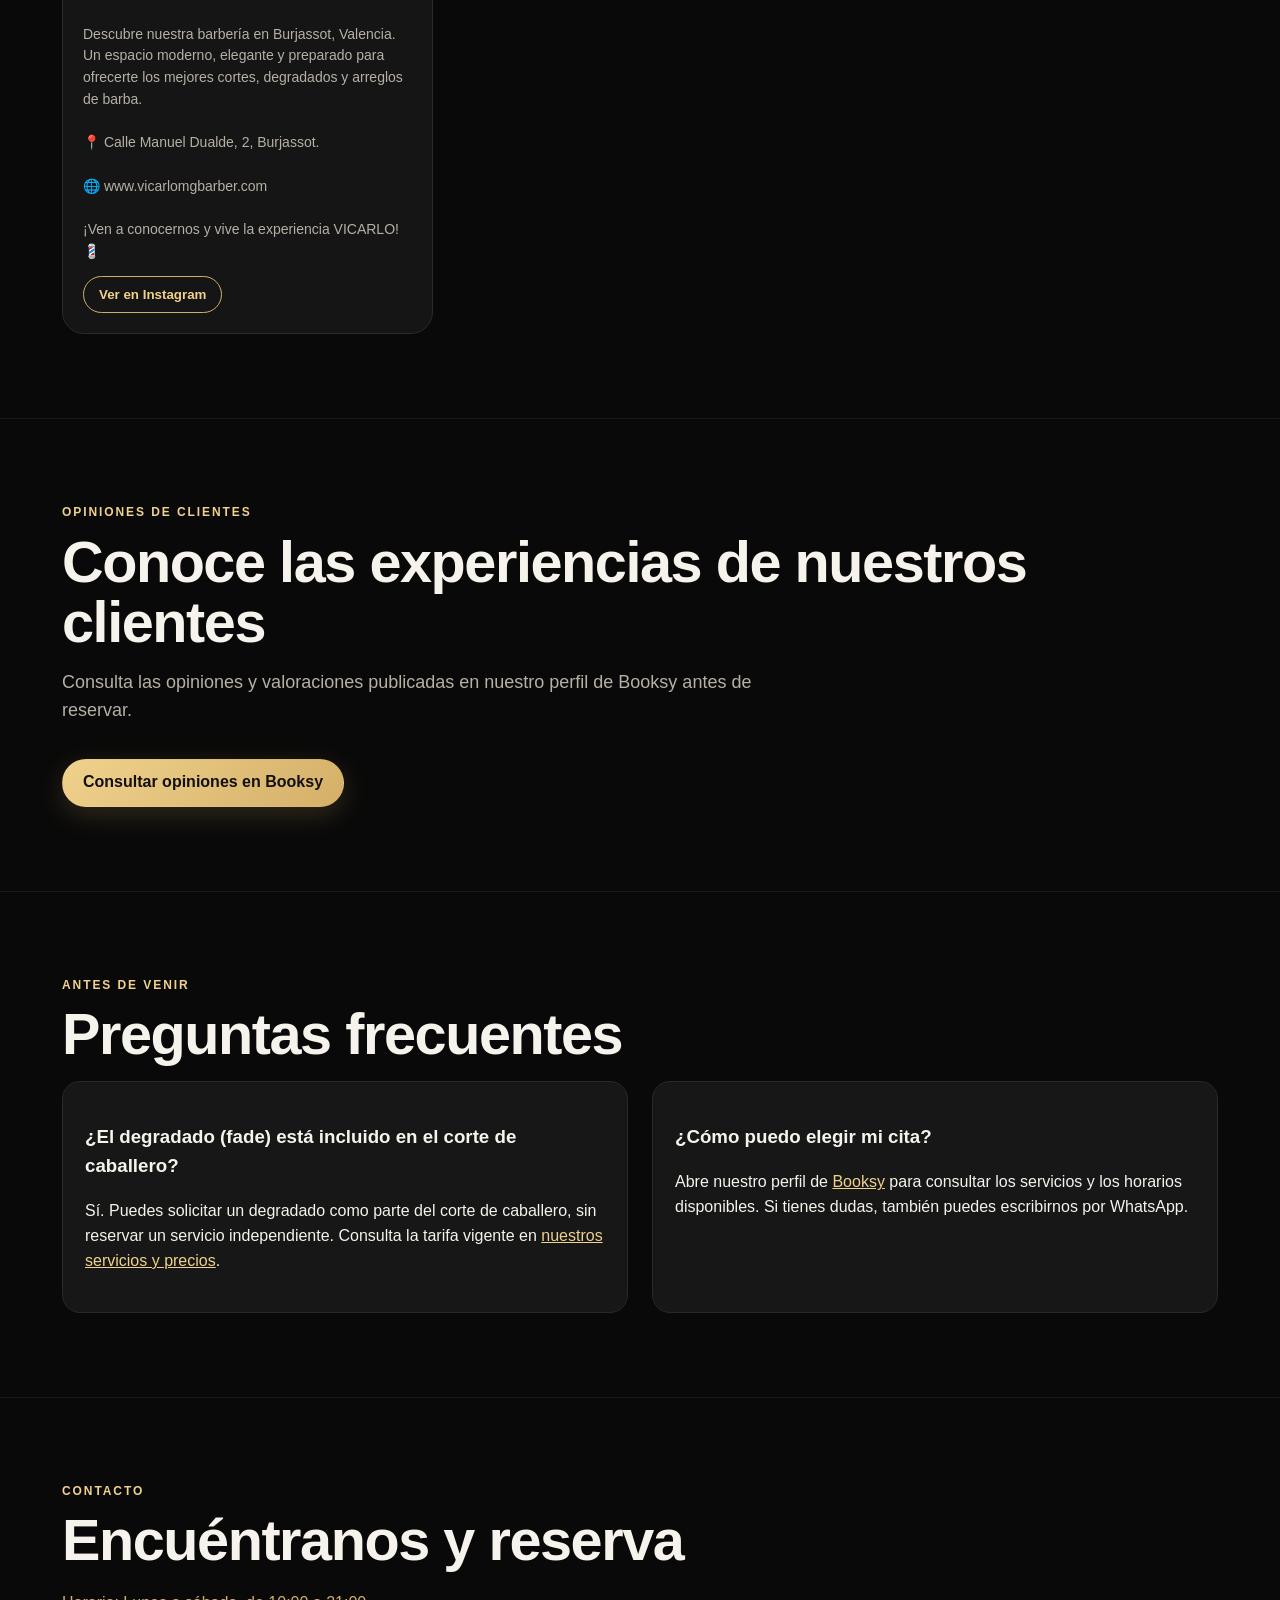
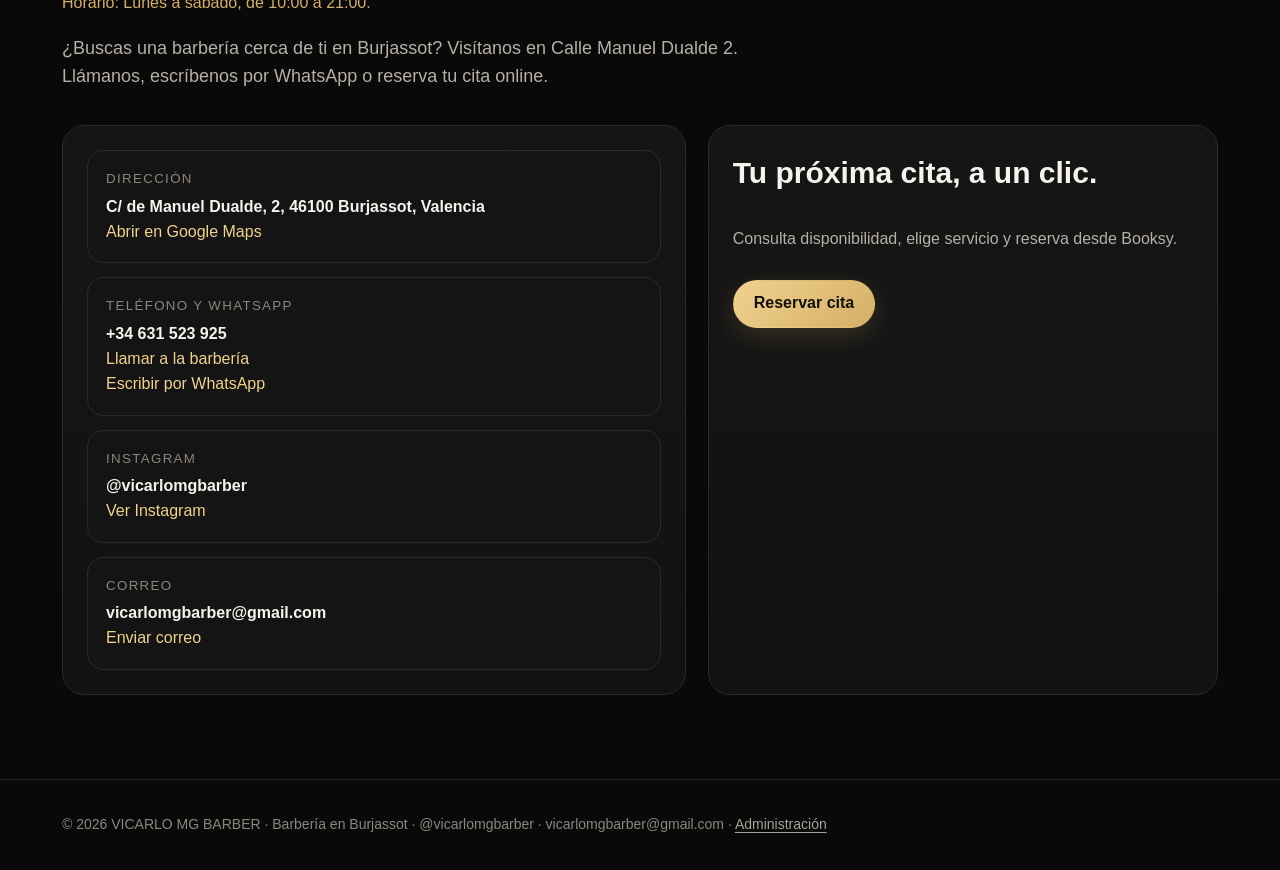
==== commit dda31c29: "Restore 10 EUR beard contour service and distinct description" ====
--- a/index.html
+++ b/index.html
@@ -219,6 +219,7 @@
 <div class="service"><b>Corte caballero</b><span>15 €</span></div>
 <div class="service"><b>Recorte de barba</b><span>7 €</span></div>
 <div class="service"><b>Corte + barba</b><span>22 €</span></div>
+<div class="service"><b>Perfilado de barba</b><span>10 €</span></div>
 <div class="service"><b>Corte infantil</b><span>13 €</span></div>
 <div class="service"><b>Ritual de barba con toalla caliente</b><span>15 €</span></div>
 <div class="service"><b>Rapado</b><span>10 €</span></div>
@@ -226,7 +227,7 @@
 <div>
 <div class="grid3">
 <div class="feature"><b>Cortes y degradados</b><span style="color:var(--muted)">Cortes de caballero, degradados (fade) y cortes infantiles para renovar tu estilo.</span></div>
-<div class="feature"><b>Cuidado de barba</b><span style="color:var(--muted)">Recorte de barba y ritual con toalla caliente.</span></div>
+<div class="feature"><b>Cuidado de barba</b><span style="color:var(--muted)">Recorte, perfilado de barba y ritual con toalla caliente.</span></div>
 <div class="feature"><b>Reserva tu cita</b><span style="color:var(--muted)">Consulta la disponibilidad y elige tu servicio en Booksy.</span></div>
 </div>
 <div class="actions">
@@ -236,7 +237,7 @@
 </div>
 <div class="grid3" style="margin-top:24px">
 <a class="feature" href="/corte-de-pelo/" style="display:block;text-decoration:none"><h3 style="margin-top:0">Cortes y degradados</h3><p>Descubre nuestras opciones de corte masculino, fade y rapado.</p><span style="color:var(--gold2);text-decoration:underline">Ver detalles →</span></a>
-<a class="feature" href="/arreglo-de-barba/" style="display:block;text-decoration:none"><h3 style="margin-top:0">Arreglo de barba</h3><p>Conoce el recorte y el ritual con toalla caliente.</p><span style="color:var(--gold2);text-decoration:underline">Ver detalles →</span></a>
+<a class="feature" href="/arreglo-de-barba/" style="display:block;text-decoration:none"><h3 style="margin-top:0">Arreglo de barba</h3><p>Conoce el recorte, el perfilado y el ritual con toalla caliente.</p><span style="color:var(--gold2);text-decoration:underline">Ver detalles →</span></a>
 <a class="feature" href="/corte-infantil/" style="display:block;text-decoration:none"><h3 style="margin-top:0">Corte infantil</h3><p>Información para preparar la visita y elegir el corte.</p><span style="color:var(--gold2);text-decoration:underline">Ver detalles →</span></a>
 </div>
 </div>
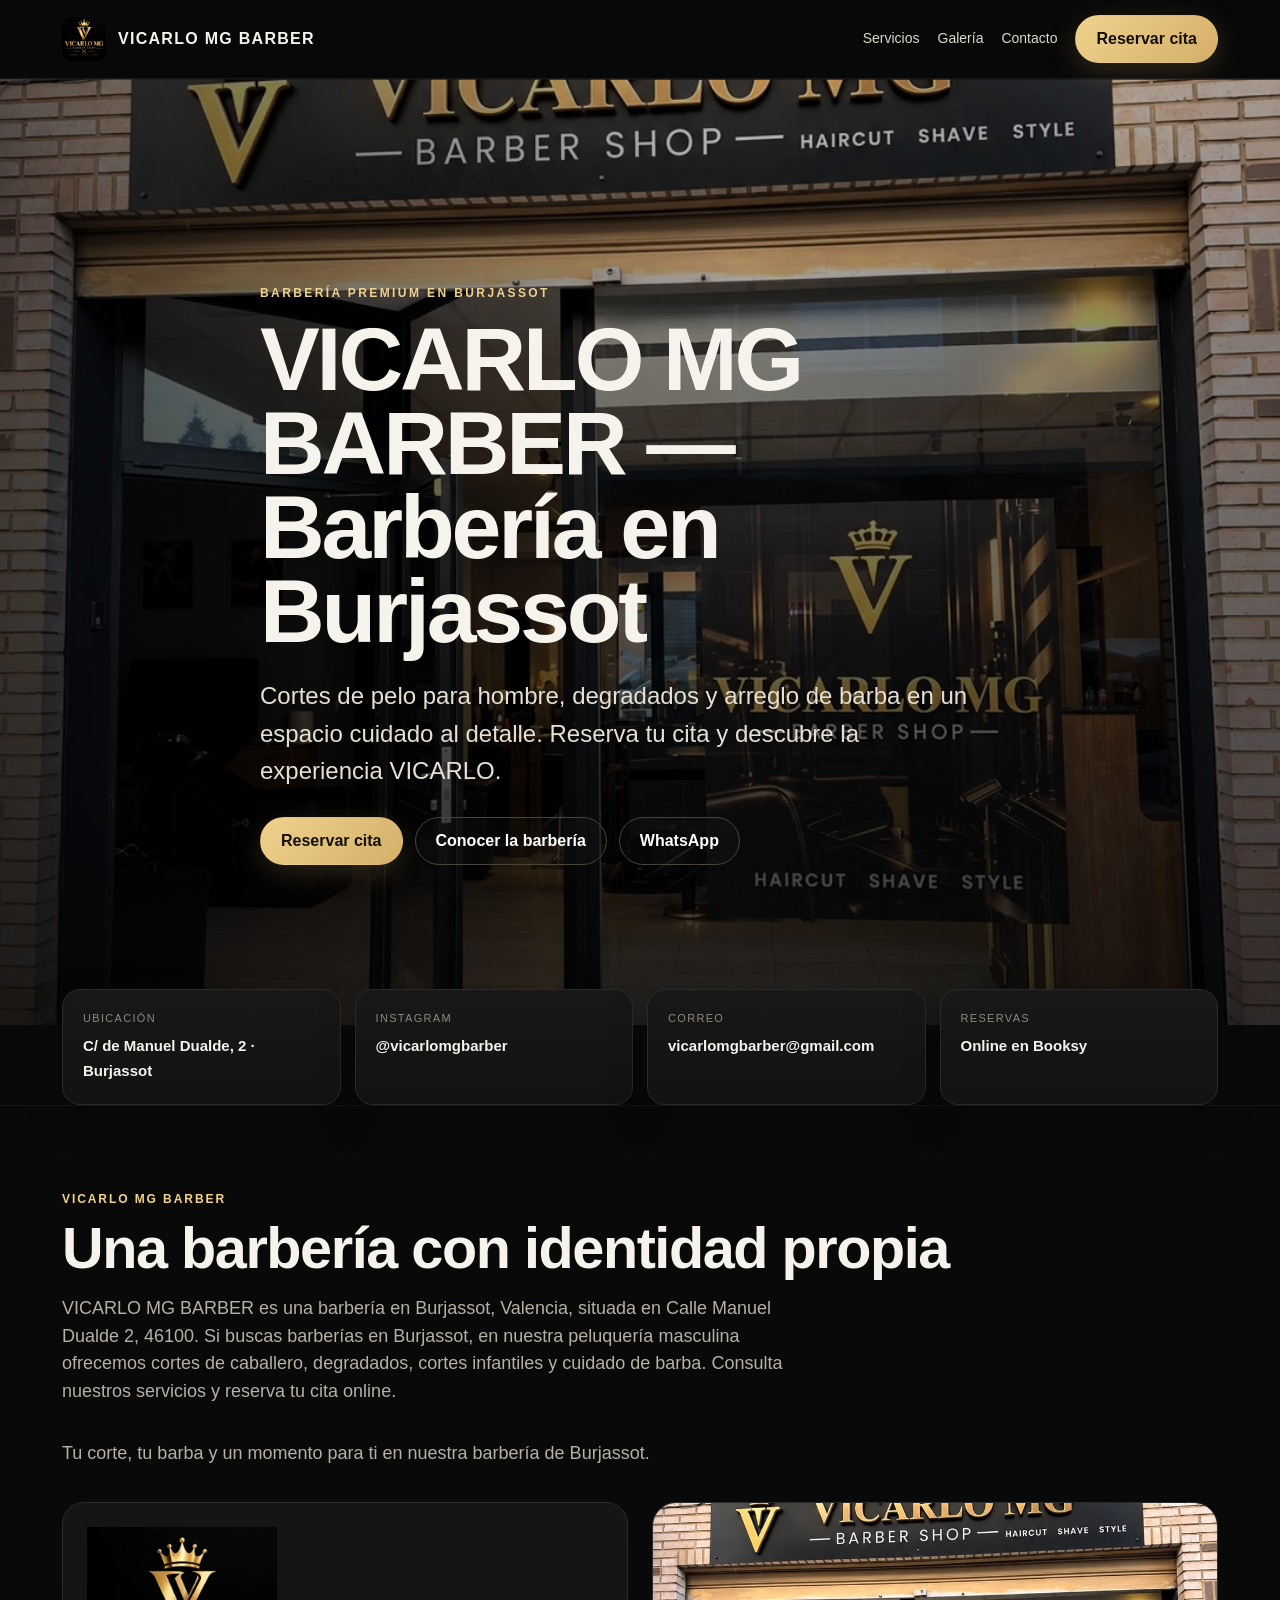
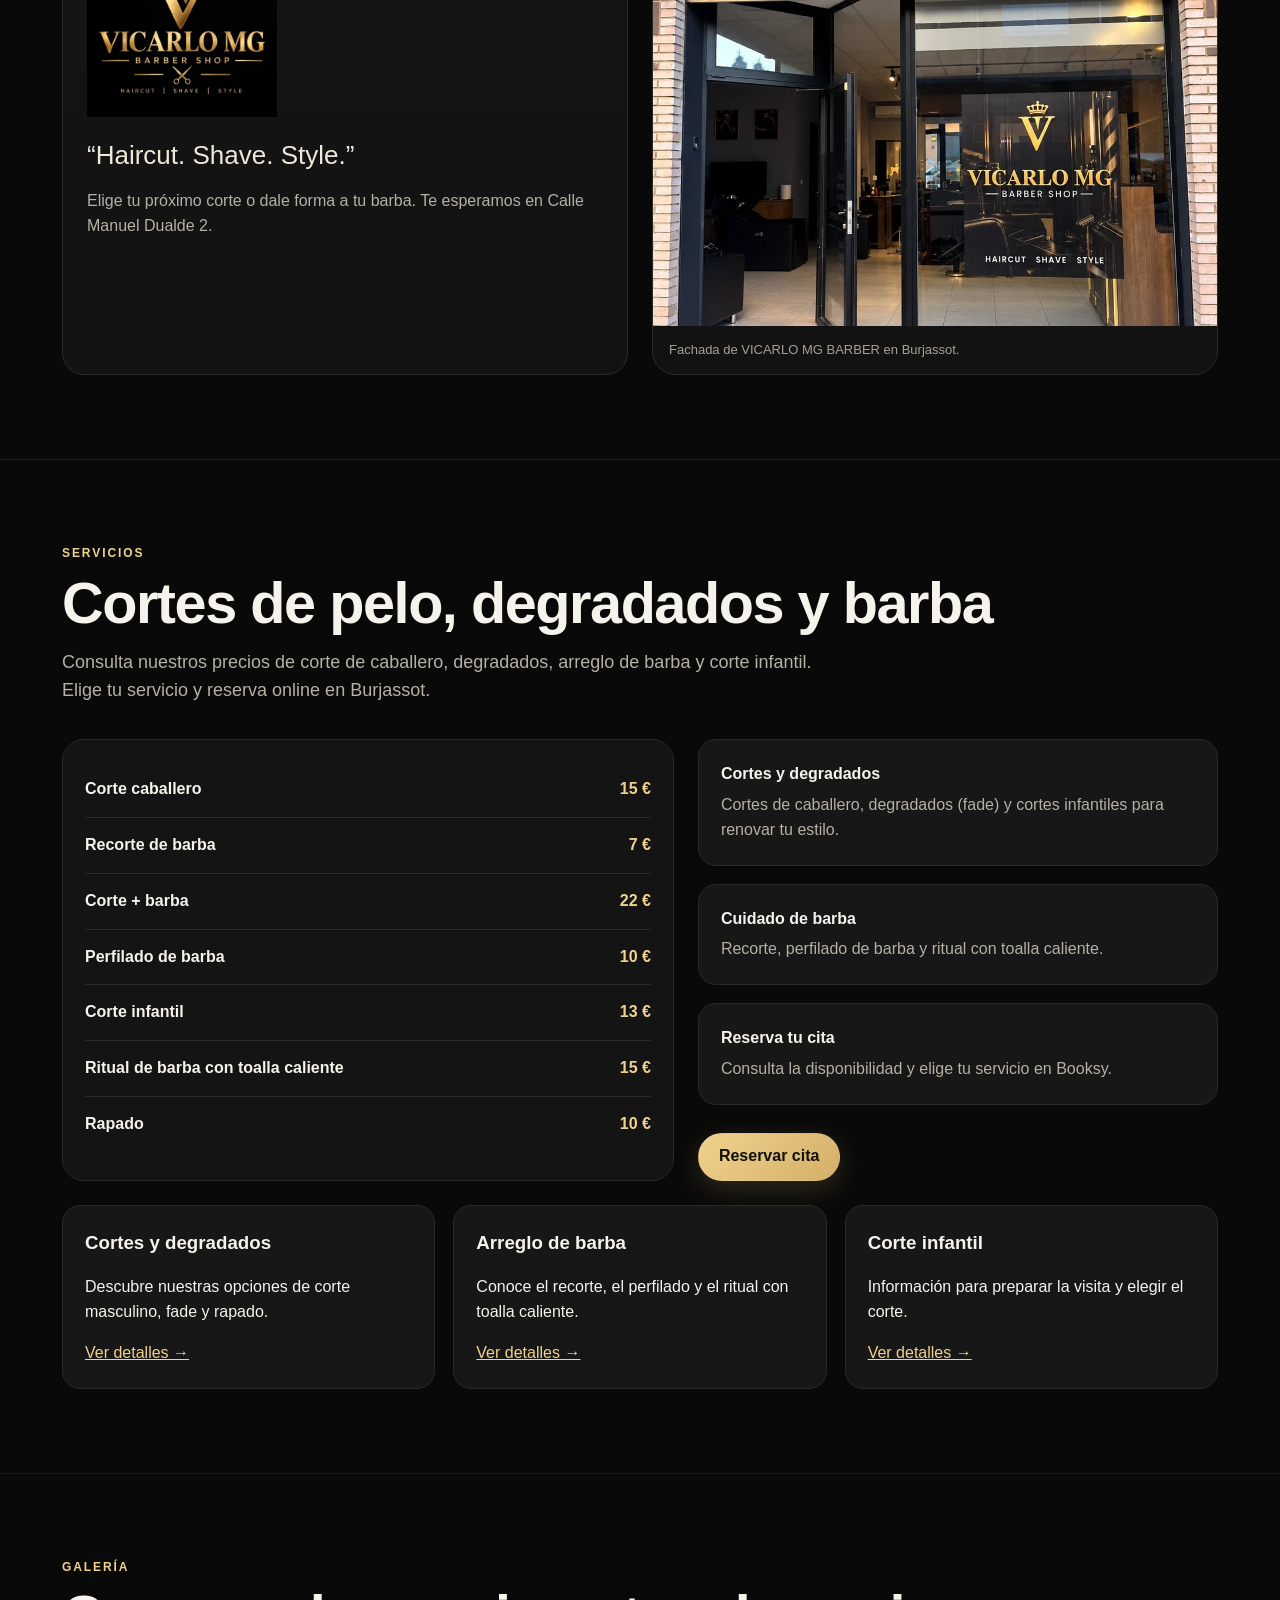
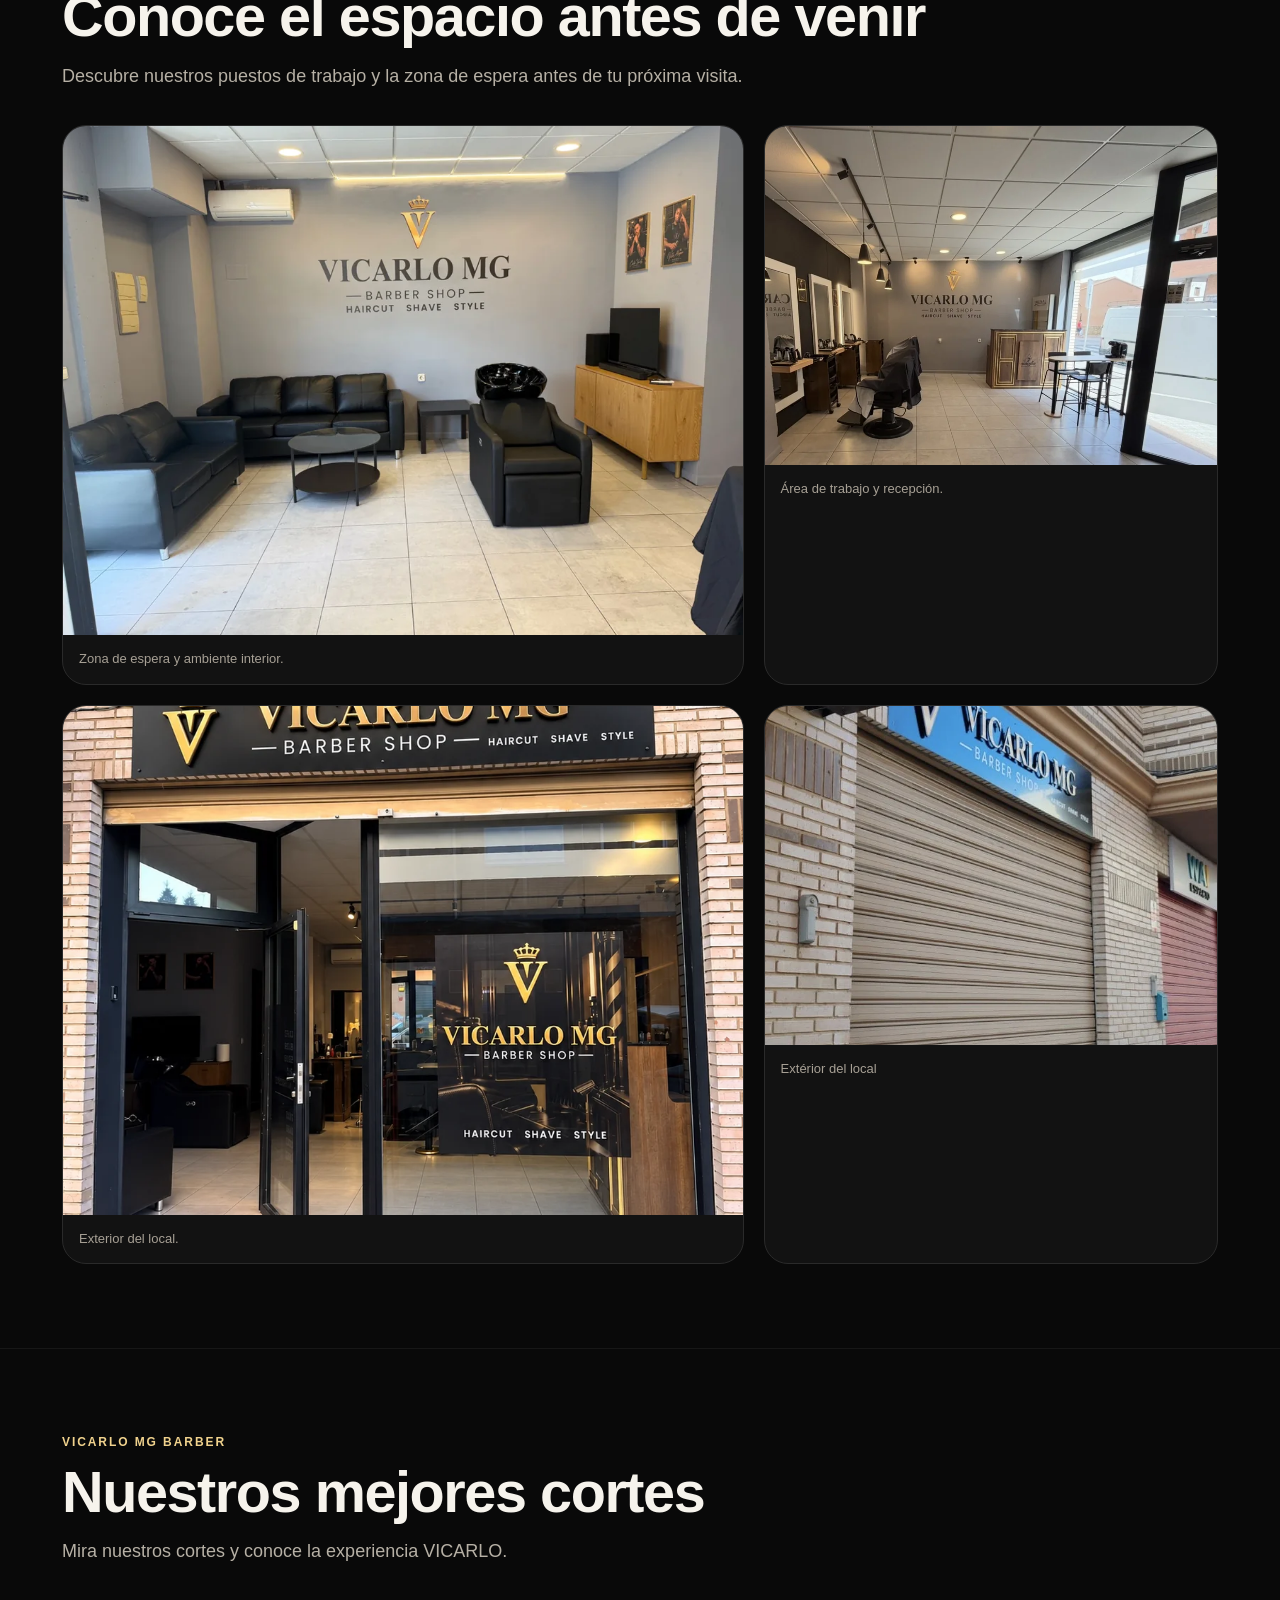
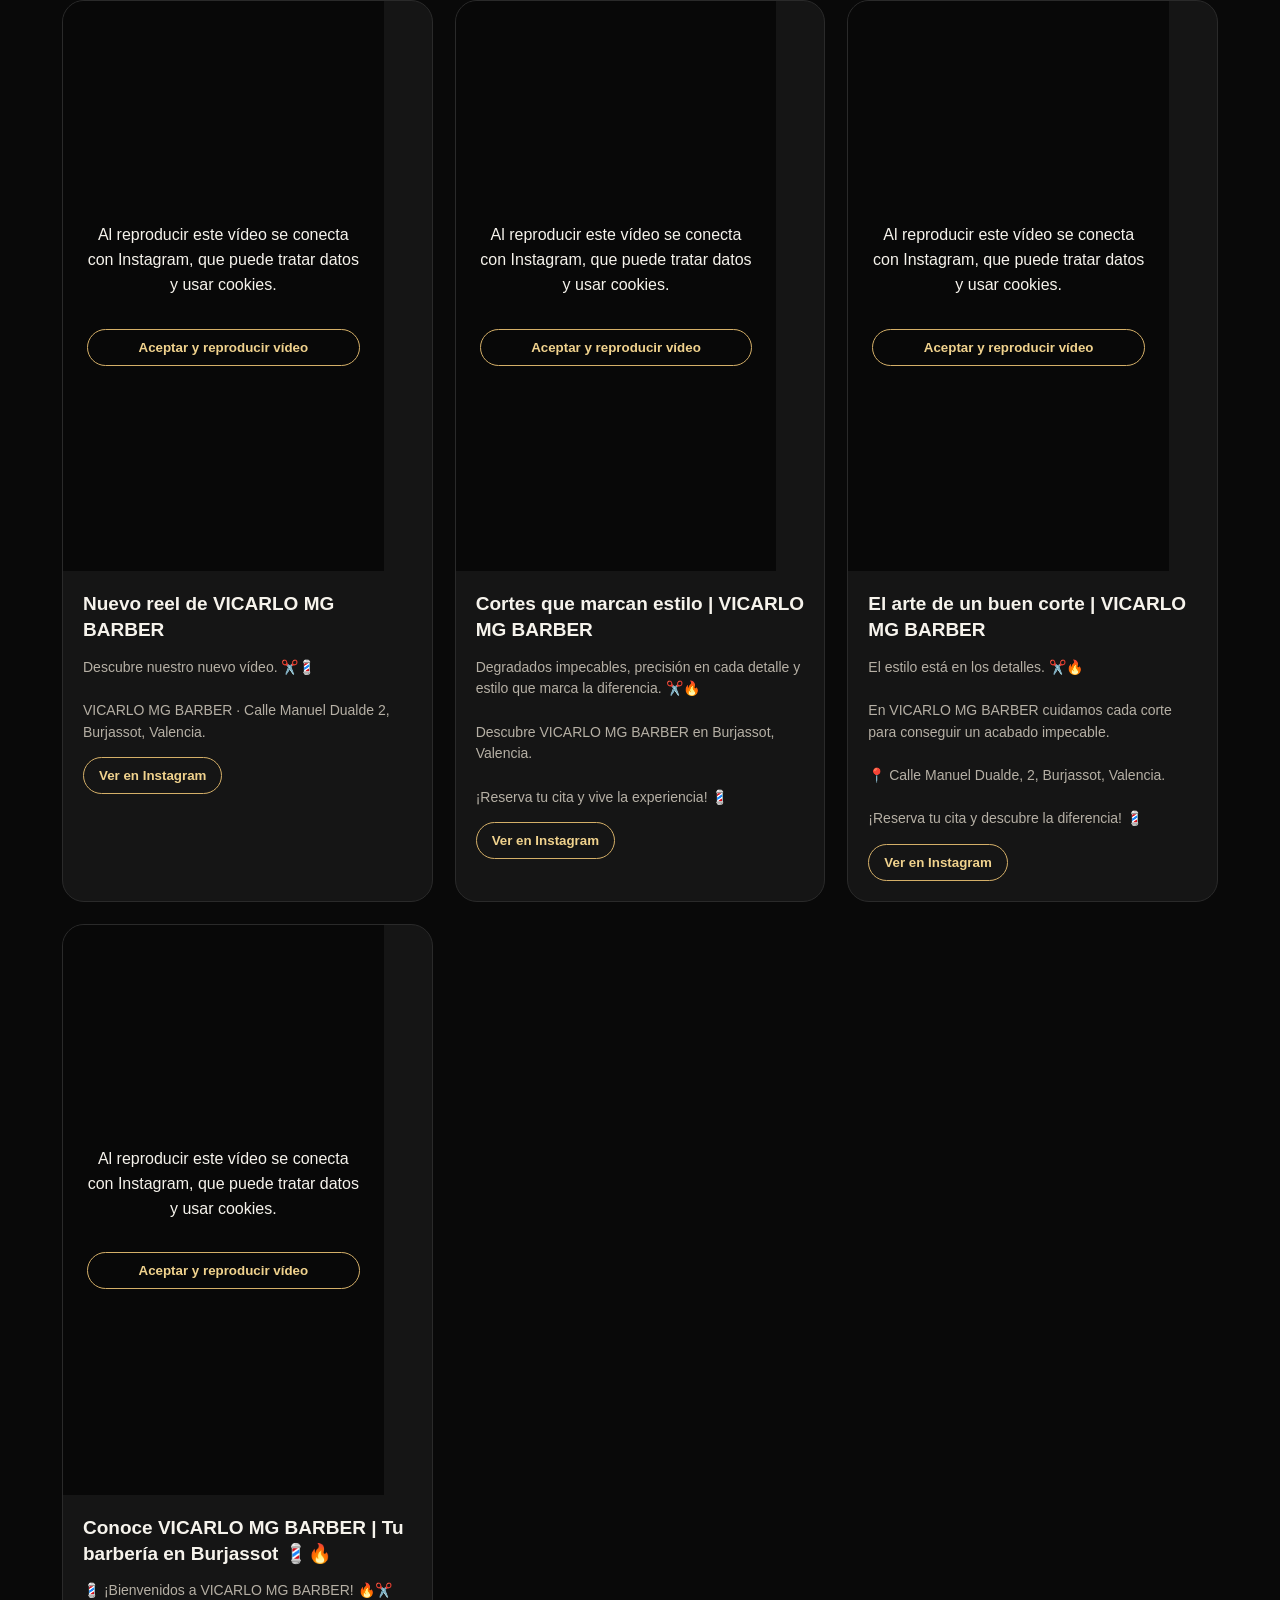
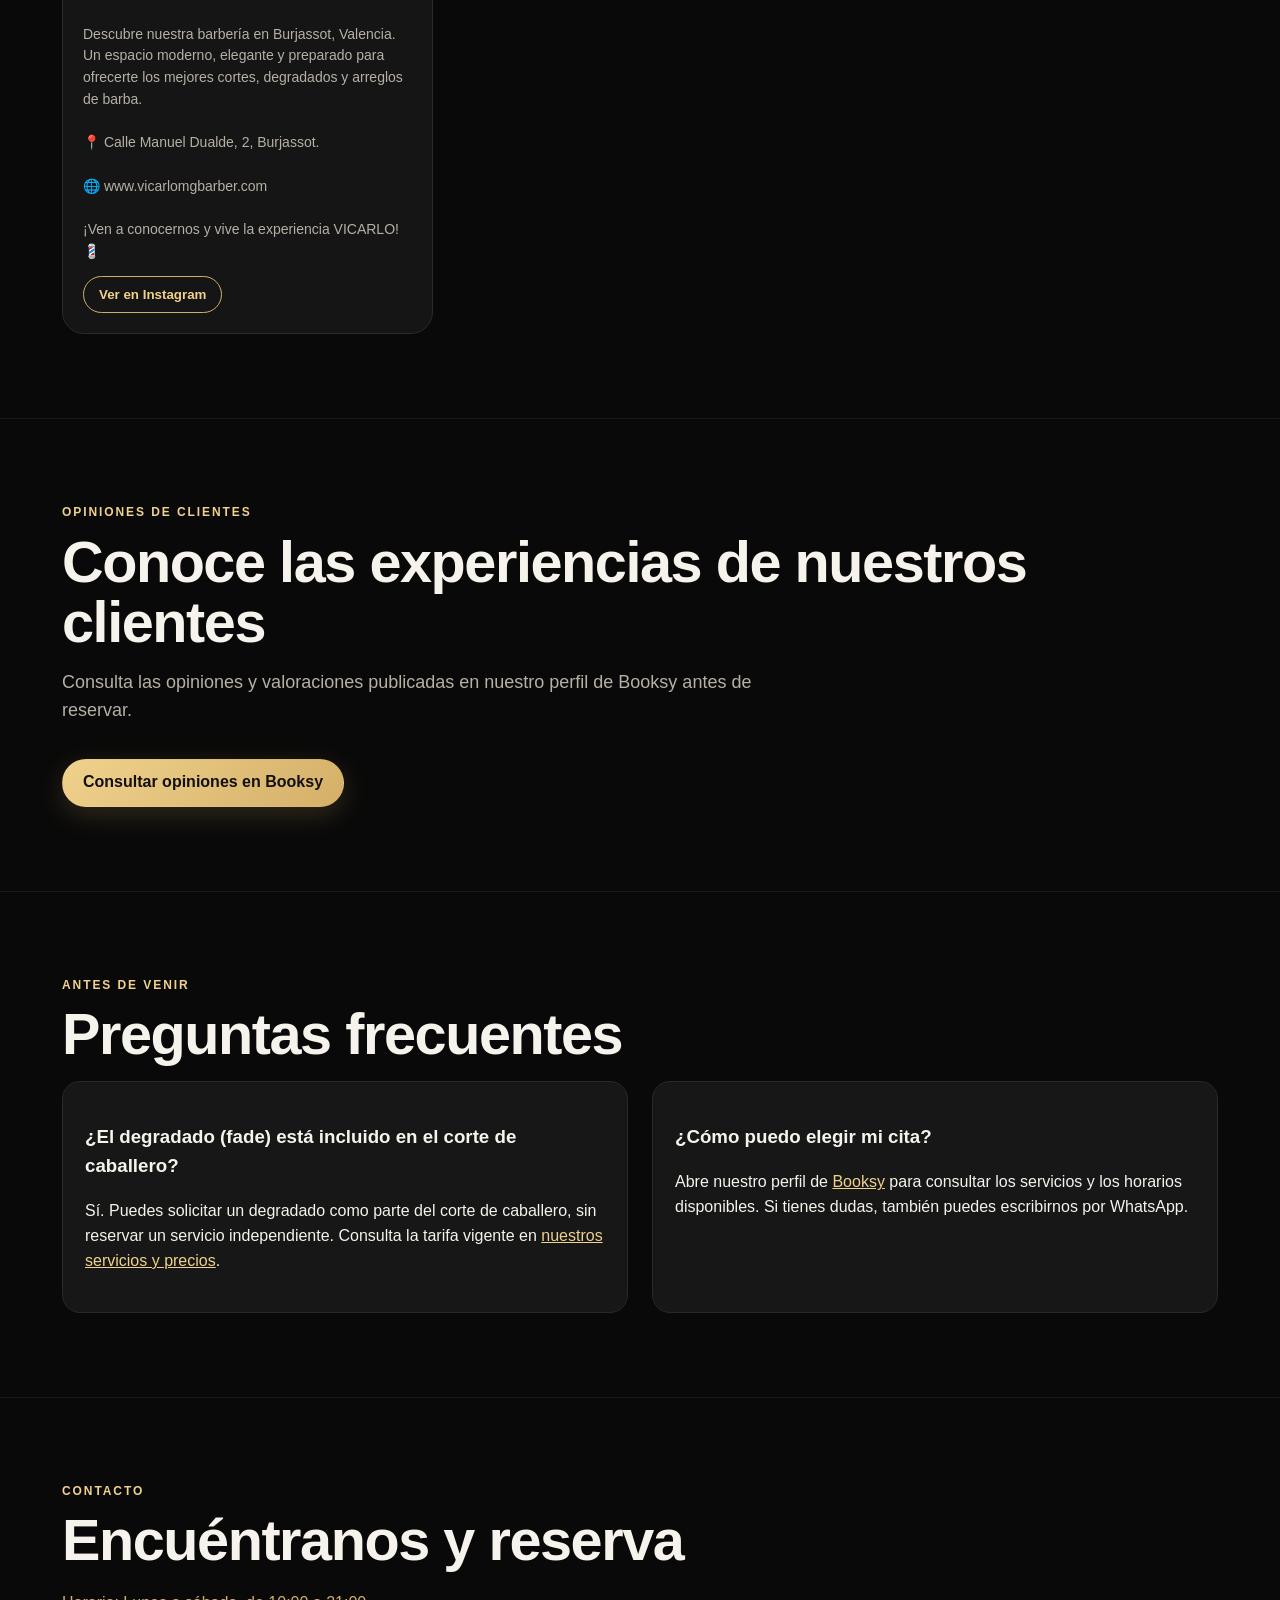
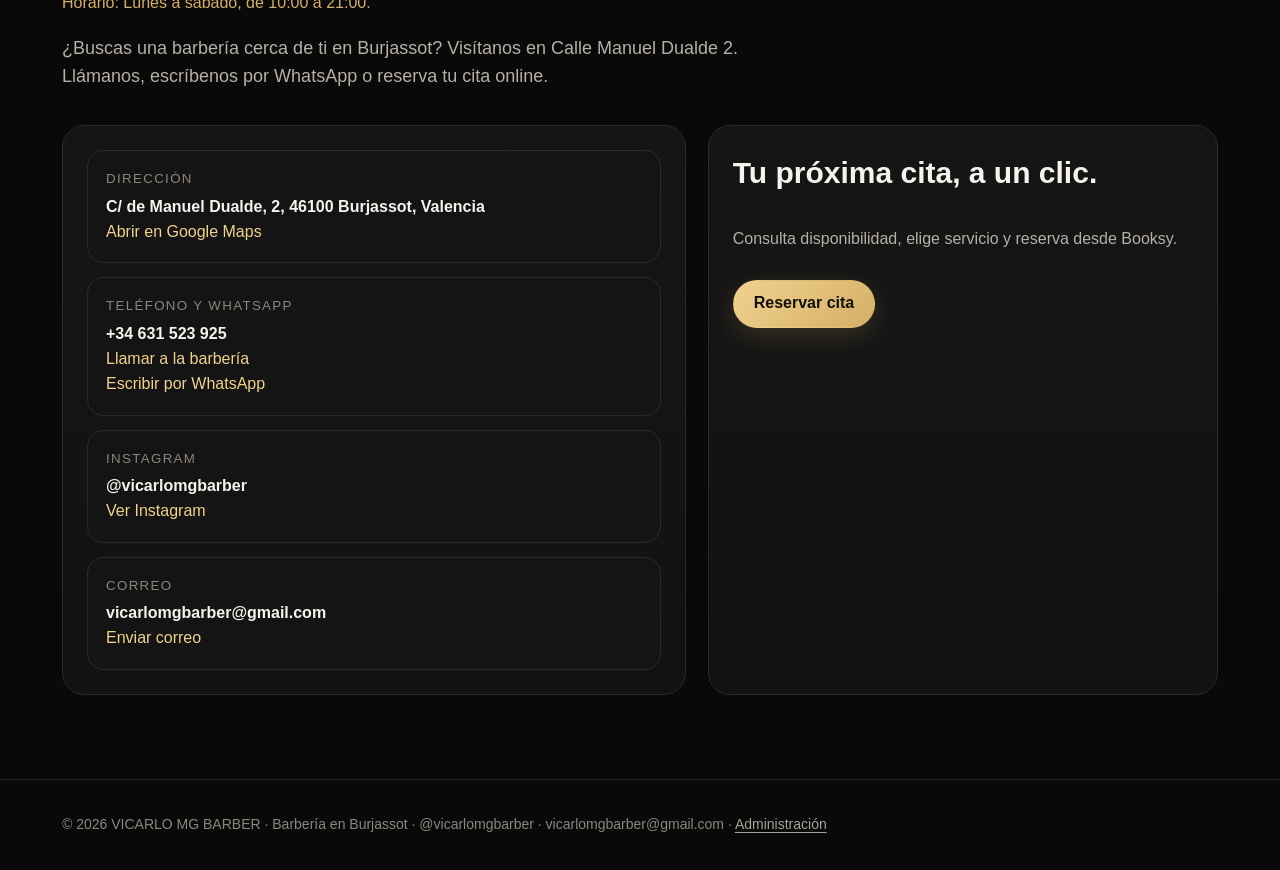
==== commit d4a80997: "Improve mobile overflow, keyboard navigation and hidden-section links" ====
--- a/index.html
+++ b/index.html
@@ -96,6 +96,15 @@
 
 .mobile-nav{display:none}.mobile-nav summary{cursor:pointer;color:var(--gold2);font-weight:700;padding:12px 0}.mobile-nav a{display:inline-block;padding:10px 12px}.mobile-nav[open]{padding-bottom:8px}section[id]{scroll-margin-top:90px}a:focus-visible,summary:focus-visible,button:focus-visible{outline:2px solid var(--gold2);outline-offset:4px}.photo-card img{height:auto;aspect-ratio:4/3;object-fit:cover}.services .grid3{grid-template-columns:1fr}.links a[hidden],.mobile-nav a[hidden]{display:none!important}@media(max-width:960px){.mobile-nav{display:block}.brand{min-width:0}.links .btn{white-space:nowrap;padding:0 12px}}@media(max-width:400px){.brand span{font-size:11px;letter-spacing:0}.brand img{width:34px;height:34px}nav{gap:8px}.links .btn{font-size:12px}}
 @media(max-width:700px){.hero{--hero-photo:url('/media/optimized/imagen-7e18fea9bcc8-960.webp')}}
+/* Prevent narrow-screen overflow and respect device safe areas. */
+.tcard,.card,.feature,.photo-card,.item,.service-list,.services>*,.gallery>*{min-width:0}
+.tcard strong,.item strong,.item a,.service b,.feature p{overflow-wrap:anywhere}
+.service span{flex-shrink:0;white-space:nowrap}
+a[hidden]{display:none!important}
+.skip-link{position:fixed;top:10px;left:10px;z-index:100;transform:translateY(-200%);background:var(--gold2);color:#12100c;padding:12px 18px;border-radius:8px;font-weight:700}
+.skip-link:focus{transform:none}
+@media(max-width:700px){.sticky-book{bottom:calc(14px + env(safe-area-inset-bottom,0px))}body{padding-bottom:calc(76px + env(safe-area-inset-bottom,0px))}}
+@media(prefers-reduced-motion:reduce){html{scroll-behavior:auto}.btn{transition:none}.btn:hover{transform:none}}
 </style>
 <script type="application/ld+json">
 {
@@ -146,9 +155,10 @@
 </script>
 </head>
 <body>
+<a class="skip-link" href="#inicio">Saltar al contenido</a>
 <header>
 <div class="wrap">
-<nav>
+<nav aria-label="Navegación principal">
 <a class="brand" href="#inicio">
 <img src="/media/optimized/imagen-6fe2a690f2c9-480.webp" width="480" height="480" decoding="async" alt="Logo VICARLO MG BARBER">
 <span>VICARLO MG BARBER</span>
@@ -164,7 +174,7 @@
 </div>
 </header>
 
-<main id="inicio">
+<main id="inicio" tabindex="-1">
 <section class="hero">
 <div class="wrap">
 <div class="hero-inner">
@@ -424,7 +434,7 @@
       for(const s of sections){
         if(!s.node)continue;
         if(appearance['mostrar_'+s.id]===false){s.node.hidden=true;}
-        document.querySelectorAll('.links a[href="#'+s.id+'"], .mobile-nav a[href="#'+s.id+'"]').forEach(nav=>{nav.hidden=s.node.hidden;});
+        document.querySelectorAll('a[href="#'+s.id+'"]').forEach(link=>{link.hidden=s.node.hidden;});
       }
       const ordered=sections.filter(s=>s.node).sort((a,b)=>{
         const na=Number(appearance['orden_'+a.id]);
